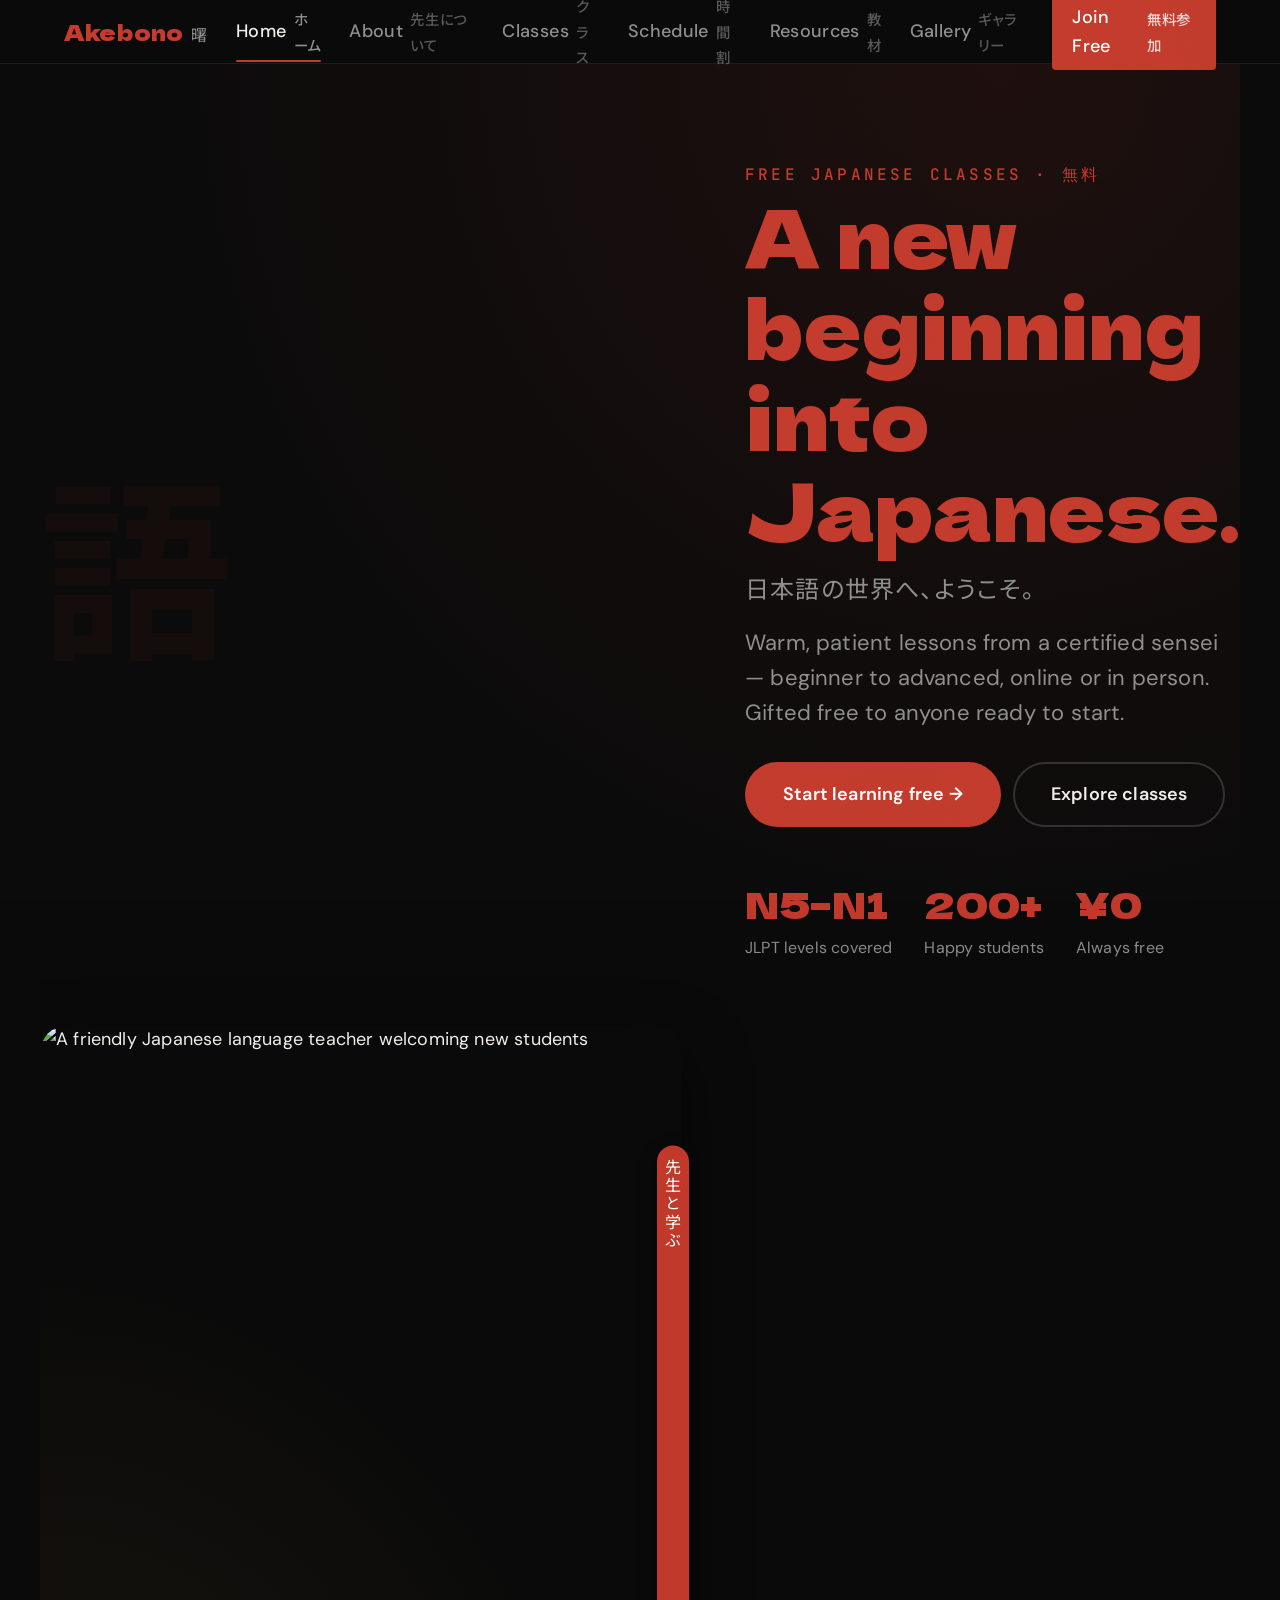
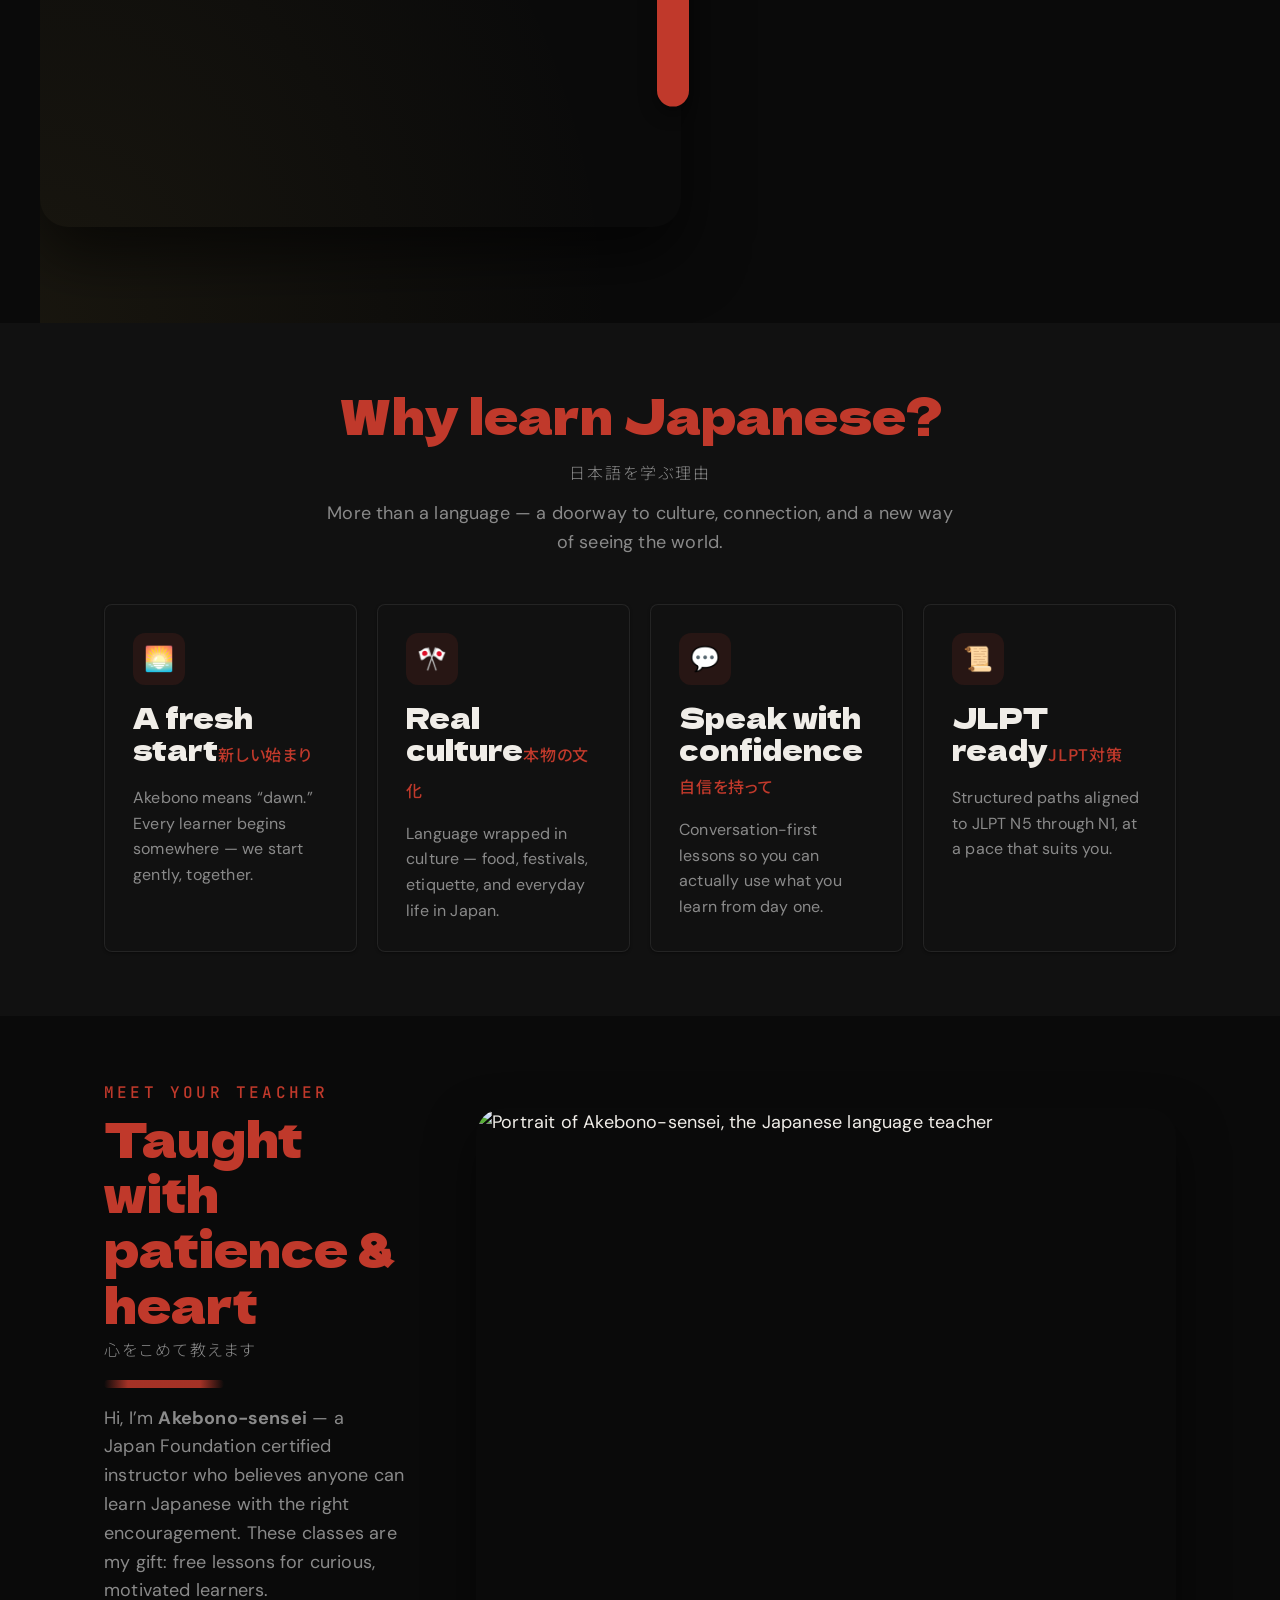
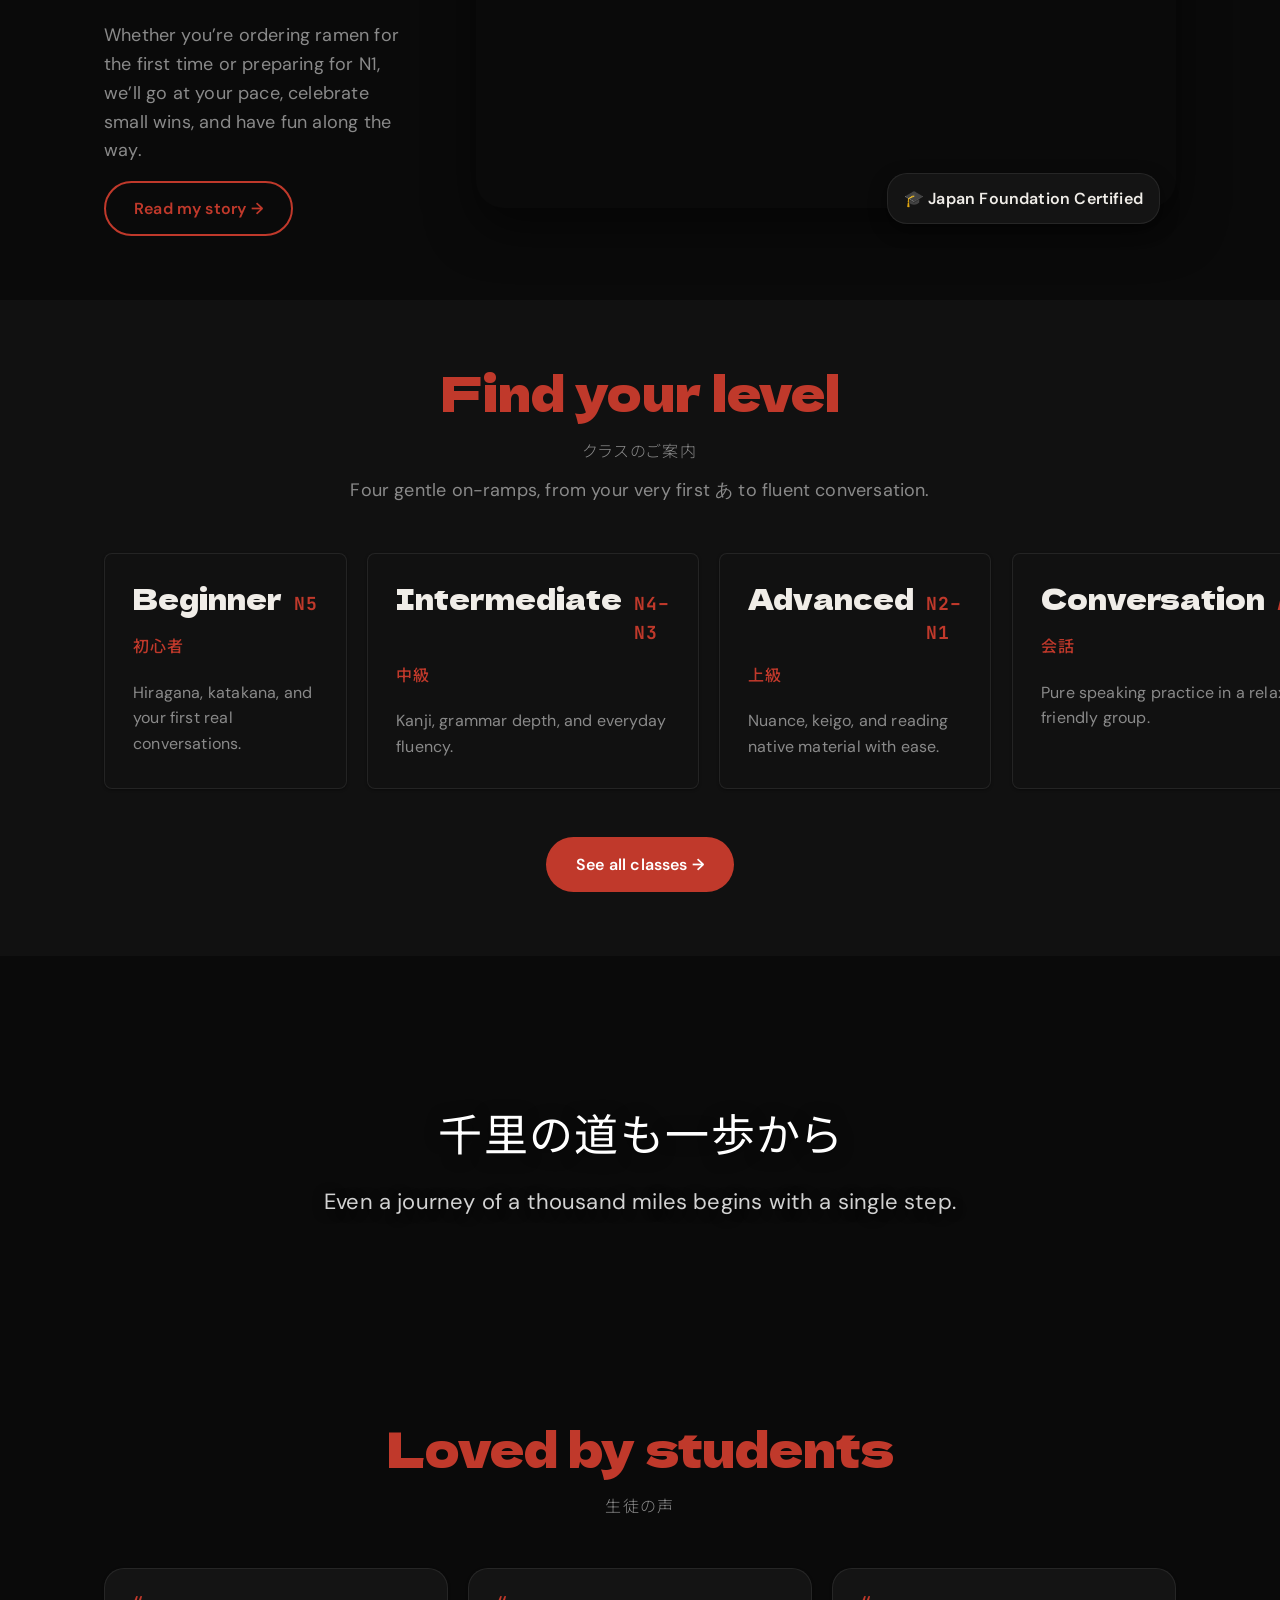
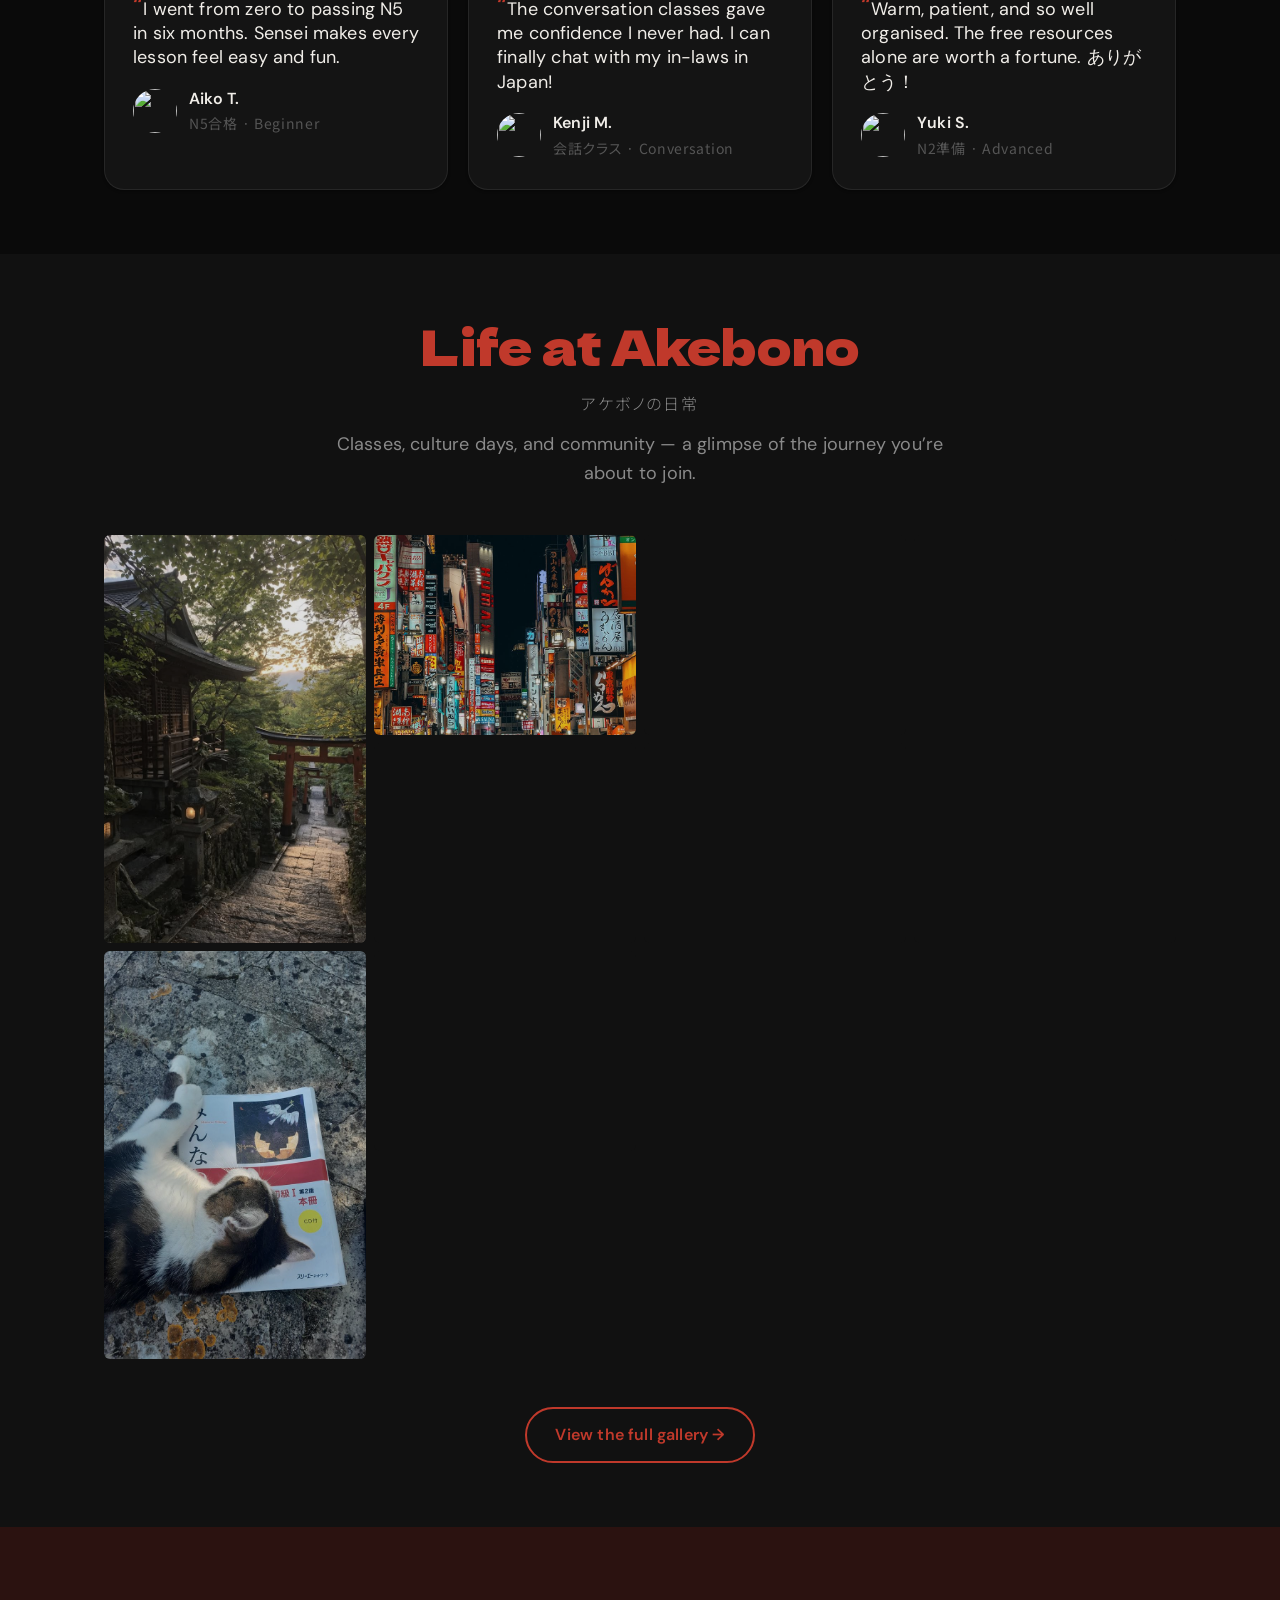
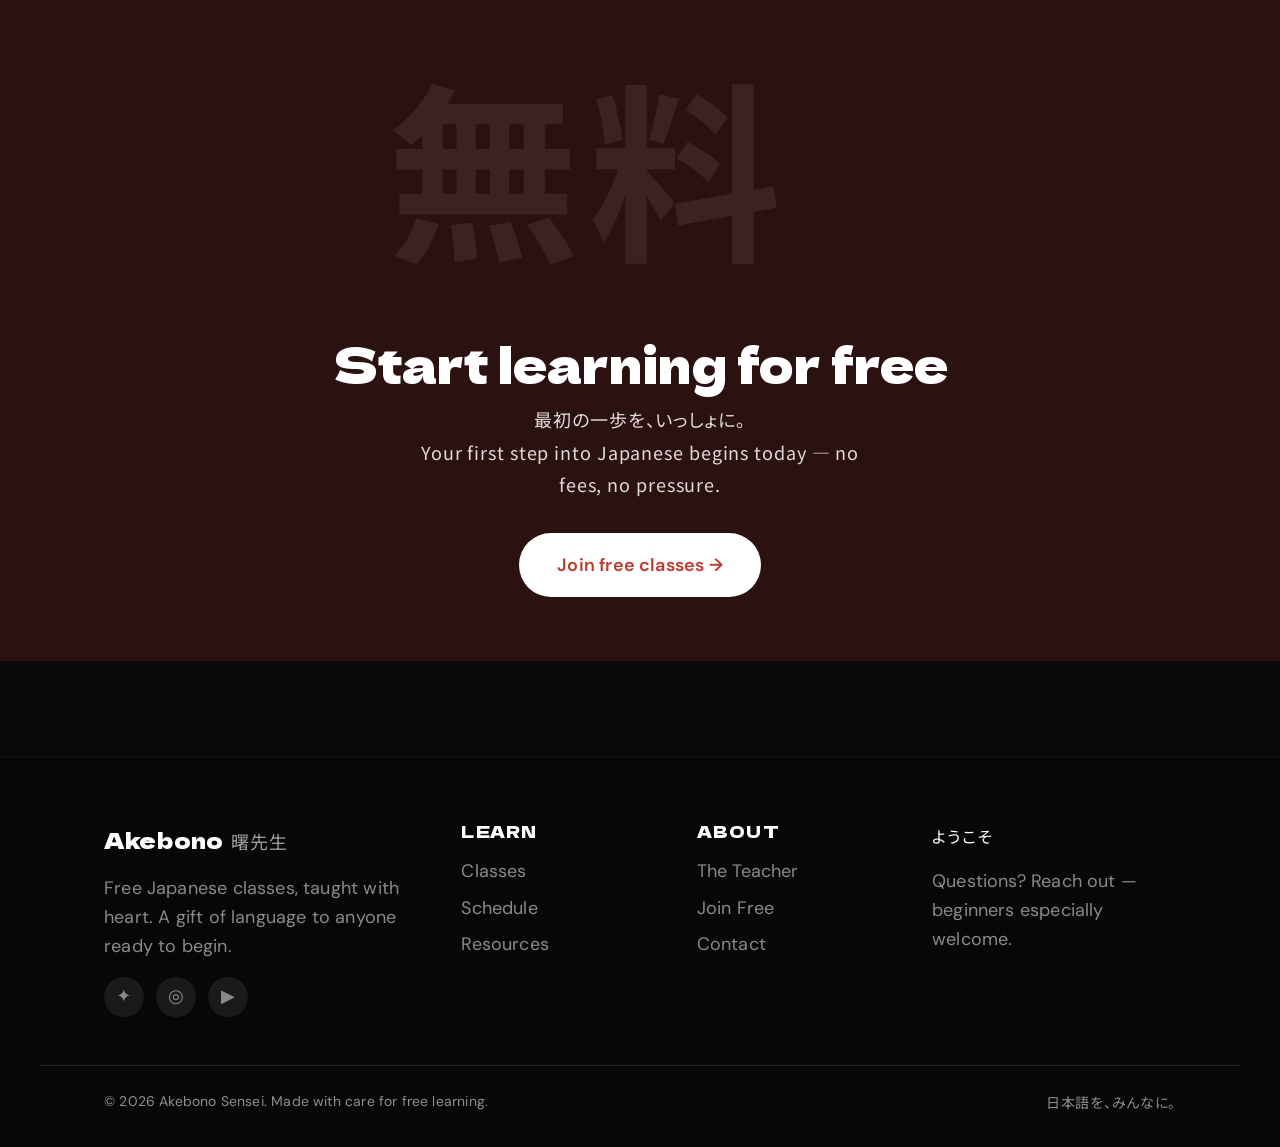
==== index.html @ 80da5d2b "first commit" ====
<!DOCTYPE html>
<html lang="en">
<head>
  <meta charset="UTF-8" />
  <meta name="viewport" content="width=device-width, initial-scale=1.0" />
  <title>Akebono Sensei — Free Japanese Classes | 無料の日本語クラス</title>
  <meta name="description" content="Learn Japanese for free with a warm, certified sensei. Beginner to advanced, JLPT N5–N1, online and in-person. やさしい日本語クラスへようこそ。" />

  <!-- Open Graph -->
  <meta property="og:type" content="website" />
  <meta property="og:title" content="Akebono Sensei — Free Japanese Classes" />
  <meta property="og:description" content="A new beginning into Japanese, gifted free. Welcome — ようこそ。" />
  <meta property="og:locale" content="en_US" />
  <meta property="og:locale:alternate" content="ja_JP" />

  <!-- Fonts: preconnect + load -->
  <link rel="preconnect" href="https://fonts.googleapis.com" />
  <link rel="preconnect" href="https://fonts.gstatic.com" crossorigin />
  <link href="https://fonts.googleapis.com/css2?family=Dela+Gothic+One&family=DM+Sans:ital,opsz,wght@0,9..40,300;0,9..40,400;0,9..40,500;0,9..40,600;1,9..40,300&family=Noto+Sans+JP:wght@300;400;500;700&family=JetBrains+Mono:wght@400;500&display=swap" rel="stylesheet" />

  <!-- Styles -->
  <link rel="stylesheet" href="css/reset.css" />
  <link rel="stylesheet" href="css/variables.css" />
  <link rel="stylesheet" href="css/typography.css" />
  <link rel="stylesheet" href="css/layout.css" />
  <link rel="stylesheet" href="css/components.css" />
  <link rel="stylesheet" href="css/pages/home.css" />
  <link rel="stylesheet" href="css/pages/gallery.css" />
</head>
<body>
  <div class="grain-overlay" aria-hidden="true"></div>
  <a class="skip-link" href="#main">Skip to content</a>

  <!-- ===================== NAV ===================== -->
  <header>
    <nav class="nav" aria-label="Main navigation">
      <div class="nav__brand">
        <a href="index.html" aria-label="Akebono Sensei home">
          <span class="nav__logo-en">Akebono</span>
          <span class="nav__logo-ja" lang="ja">曙</span>
        </a>
      </div>
      <button class="nav__hamburger" aria-label="Toggle menu" aria-expanded="false" aria-controls="nav-menu">
        <span class="nav__bar"></span>
        <span class="nav__bar"></span>
        <span class="nav__bar"></span>
      </button>
      <ul class="nav__menu" id="nav-menu" role="list">
        <li><a href="index.html" class="nav__link">Home <span lang="ja">ホーム</span></a></li>
        <li><a href="about.html" class="nav__link">About <span lang="ja">先生について</span></a></li>
        <li><a href="classes.html" class="nav__link">Classes <span lang="ja">クラス</span></a></li>
        <li><a href="schedule.html" class="nav__link">Schedule <span lang="ja">時間割</span></a></li>
        <li><a href="resources.html" class="nav__link">Resources <span lang="ja">教材</span></a></li>
        <li><a href="gallery.html" class="nav__link">Gallery <span lang="ja">ギャラリー</span></a></li>
        <li><a href="contact.html" class="nav__link nav__link--cta">Join Free <span lang="ja">無料参加</span></a></li>
      </ul>
    </nav>
  </header>

  <main id="main">
    <!-- ===================== HERO ===================== -->
    <section class="hero container" aria-labelledby="hero-title">
      <span class="kanji-float" aria-hidden="true" lang="ja">語</span>
      <div class="hero__content">
        <span class="eyebrow hero__eyebrow">Free Japanese Classes · 無料</span>
        <h1 class="hero__title" id="hero-title">
          A new beginning <span class="accent">into Japanese.</span>
        </h1>
        <p class="hero__subtitle-ja" lang="ja">日本語の世界へ、ようこそ。</p>
        <p class="hero__subtitle">
          Warm, patient lessons from a certified sensei — beginner to advanced,
          online or in person. Gifted free to anyone ready to start.
        </p>
        <div class="hero__cta-group">
          <a href="contact.html" class="btn btn--primary btn--lg">Start learning free →</a>
          <a href="classes.html" class="btn btn--ghost btn--lg">Explore classes</a>
        </div>
        <dl class="hero__stats">
          <div class="hero__stat"><strong>N5–N1</strong><span>JLPT levels covered</span></div>
          <div class="hero__stat"><strong>200+</strong><span>Happy students</span></div>
          <div class="hero__stat"><strong>¥0</strong><span>Always free</span></div>
        </dl>
      </div>
      <div class="hero__media">
        <img class="hero__image"
             src="https://picsum.photos/seed/sensei-hero/800/1000"
             alt="A friendly Japanese language teacher welcoming new students"
             width="800" height="1000" decoding="async" fetchpriority="high" />
        <span class="hero__vertical-strip vertical-ja" lang="ja" aria-hidden="true">先生と学ぶ</span>
      </div>
    </section>

    <!-- ===================== WHY LEARN ===================== -->
    <section class="section section--alt" aria-labelledby="why-title">
      <div class="container">
        <div class="section-header reveal">
          <div class="bilingual-heading bilingual-heading--center">
            <h2 class="heading-en" id="why-title">Why learn Japanese?</h2>
            <p class="heading-ja" lang="ja">日本語を学ぶ理由</p>
          </div>
          <p>More than a language — a doorway to culture, connection, and a new way of seeing the world.</p>
        </div>
        <div class="cards-grid cards-grid--four reveal-group">
          <article class="card reveal">
            <span class="card__icon" aria-hidden="true">🌅</span>
            <h3 class="card__title">A fresh start<span class="card__title-ja" lang="ja">新しい始まり</span></h3>
            <p class="card__body">Akebono means “dawn.” Every learner begins somewhere — we start gently, together.</p>
          </article>
          <article class="card reveal">
            <span class="card__icon" aria-hidden="true">🎌</span>
            <h3 class="card__title">Real culture<span class="card__title-ja" lang="ja">本物の文化</span></h3>
            <p class="card__body">Language wrapped in culture — food, festivals, etiquette, and everyday life in Japan.</p>
          </article>
          <article class="card reveal">
            <span class="card__icon" aria-hidden="true">💬</span>
            <h3 class="card__title">Speak with confidence<span class="card__title-ja" lang="ja">自信を持って</span></h3>
            <p class="card__body">Conversation-first lessons so you can actually use what you learn from day one.</p>
          </article>
          <article class="card reveal">
            <span class="card__icon" aria-hidden="true">📜</span>
            <h3 class="card__title">JLPT ready<span class="card__title-ja" lang="ja">JLPT対策</span></h3>
            <p class="card__body">Structured paths aligned to JLPT N5 through N1, at a pace that suits you.</p>
          </article>
        </div>
      </div>
    </section>

    <!-- ===================== ABOUT TEASER ===================== -->
    <section class="section" aria-labelledby="about-teaser-title">
      <div class="container split split--text-wide">
        <div class="reveal reveal--left flow">
          <div class="bilingual-heading">
            <span class="eyebrow">Meet your teacher</span>
            <h2 class="heading-en" id="about-teaser-title">Taught with patience &amp; heart</h2>
            <p class="heading-ja" lang="ja">心をこめて教えます</p>
          </div>
          <div class="brush-divider" aria-hidden="true"></div>
          <p class="text-secondary">
            Hi, I’m <strong>Akebono-sensei</strong> — a Japan&nbsp;Foundation certified instructor who
            believes anyone can learn Japanese with the right encouragement. These classes are my gift:
            free lessons for curious, motivated learners.
          </p>
          <p class="text-secondary">
            Whether you’re ordering ramen for the first time or preparing for N1, we’ll go at your pace,
            celebrate small wins, and have fun along the way.
          </p>
          <a href="about.html" class="btn btn--secondary mt-4">Read my story →</a>
        </div>
        <div class="about-teaser__media reveal reveal--right">
          <img class="about-teaser__image"
               src="https://picsum.photos/seed/sensei-portrait/700/700"
               alt="Portrait of Akebono-sensei, the Japanese language teacher"
               width="700" height="700" loading="lazy" decoding="async" />
          <span class="about-teaser__badge">🎓 Japan Foundation Certified</span>
        </div>
      </div>
    </section>

    <!-- ===================== FEATURED CLASS TYPES ===================== -->
    <section class="section section--alt" aria-labelledby="classes-title">
      <div class="container">
        <div class="section-header reveal">
          <div class="bilingual-heading bilingual-heading--center">
            <h2 class="heading-en" id="classes-title">Find your level</h2>
            <p class="heading-ja" lang="ja">クラスのご案内</p>
          </div>
          <p>Four gentle on-ramps, from your very first あ to fluent conversation.</p>
        </div>
        <div class="cards-grid cards-grid--four reveal-group">
          <article class="card class-preview reveal">
            <div class="class-preview__level"><h3>Beginner</h3><span class="class-preview__jlpt">N5</span></div>
            <p class="card__title-ja" lang="ja">初心者</p>
            <p class="card__body">Hiragana, katakana, and your first real conversations.</p>
          </article>
          <article class="card class-preview reveal">
            <div class="class-preview__level"><h3>Intermediate</h3><span class="class-preview__jlpt">N4–N3</span></div>
            <p class="card__title-ja" lang="ja">中級</p>
            <p class="card__body">Kanji, grammar depth, and everyday fluency.</p>
          </article>
          <article class="card class-preview reveal">
            <div class="class-preview__level"><h3>Advanced</h3><span class="class-preview__jlpt">N2–N1</span></div>
            <p class="card__title-ja" lang="ja">上級</p>
            <p class="card__body">Nuance, keigo, and reading native material with ease.</p>
          </article>
          <article class="card class-preview reveal">
            <div class="class-preview__level"><h3>Conversation</h3><span class="class-preview__jlpt">All</span></div>
            <p class="card__title-ja" lang="ja">会話</p>
            <p class="card__body">Pure speaking practice in a relaxed, friendly group.</p>
          </article>
        </div>
        <div class="text-center mt-6 reveal">
          <a href="classes.html" class="btn btn--primary">See all classes →</a>
        </div>
      </div>
    </section>

    <!-- ===================== BREATHER DIVIDER ===================== -->
    <section class="section bg-section bg-overlay--fade bg--torii bg-divider" aria-label="A moment of calm">
      <div class="container">
        <p class="bg-divider__ja" lang="ja">千里の道も一歩から</p>
        <p class="bg-divider__en">Even a journey of a thousand miles begins with a single step.</p>
      </div>
    </section>

    <!-- ===================== TESTIMONIALS ===================== -->
    <section class="section" aria-labelledby="testimonials-title">
      <div class="container">
        <div class="section-header reveal">
          <div class="bilingual-heading bilingual-heading--center">
            <h2 class="heading-en" id="testimonials-title">Loved by students</h2>
            <p class="heading-ja" lang="ja">生徒の声</p>
          </div>
        </div>
        <div class="cards-grid reveal-group">
          <figure class="testimonial-card reveal">
            <blockquote class="testimonial-card__quote">I went from zero to passing N5 in six months. Sensei makes every lesson feel easy and fun.</blockquote>
            <figcaption class="testimonial-card__author">
              <img class="testimonial-card__avatar" src="https://picsum.photos/seed/student-aiko/100/100" alt="" width="44" height="44" loading="lazy" />
              <div><div class="testimonial-card__name">Aiko T.</div><div class="testimonial-card__role" lang="ja">N5合格 · Beginner</div></div>
            </figcaption>
          </figure>
          <figure class="testimonial-card reveal">
            <blockquote class="testimonial-card__quote">The conversation classes gave me confidence I never had. I can finally chat with my in-laws in Japan!</blockquote>
            <figcaption class="testimonial-card__author">
              <img class="testimonial-card__avatar" src="https://picsum.photos/seed/student-kenji/100/100" alt="" width="44" height="44" loading="lazy" />
              <div><div class="testimonial-card__name">Kenji M.</div><div class="testimonial-card__role" lang="ja">会話クラス · Conversation</div></div>
            </figcaption>
          </figure>
          <figure class="testimonial-card reveal">
            <blockquote class="testimonial-card__quote">Warm, patient, and so well organised. The free resources alone are worth a fortune. ありがとう！</blockquote>
            <figcaption class="testimonial-card__author">
              <img class="testimonial-card__avatar" src="https://picsum.photos/seed/student-yuki/100/100" alt="" width="44" height="44" loading="lazy" />
              <div><div class="testimonial-card__name">Yuki S.</div><div class="testimonial-card__role" lang="ja">N2準備 · Advanced</div></div>
            </figcaption>
          </figure>
        </div>
      </div>
    </section>

    <!-- ===================== GALLERY TEASER ===================== -->
    <section class="section section--alt" aria-labelledby="gallery-teaser-title">
      <div class="container">
        <div class="section-header reveal">
          <div class="bilingual-heading bilingual-heading--center">
            <h2 class="heading-en" id="gallery-teaser-title">Life at Akebono</h2>
            <p class="heading-ja" lang="ja">アケボノの日常</p>
          </div>
          <p>Classes, culture days, and community — a glimpse of the journey you’re about to join.</p>
        </div>
        <div class="gallery-preview__grid reveal">
          <a class="gallery-preview__item" href="gallery.html" aria-label="View the gallery: shrine at golden hour">
            <img src="images/japan-pics/japan-04.jpg" alt="A wooden shrine and red torii gate with stone lanterns at golden hour" loading="lazy" decoding="async" />
          </a>
          <a class="gallery-preview__item" href="gallery.html" aria-label="View the gallery: Tokyo at night">
            <img src="images/japan-pics/japan-10.jpg" alt="A busy Tokyo street at night glowing with neon signs" loading="lazy" decoding="async" />
          </a>
          <a class="gallery-preview__item" href="gallery.html" aria-label="View the gallery: Mount Fuji at dusk">
            <img src="images/japan-pics/japan-06.jpg" alt="Mount Fuji at dusk above a convenience store, with the moon in the sky" loading="lazy" decoding="async" />
          </a>
          <a class="gallery-preview__item" href="gallery.html" aria-label="View the gallery: a Lawson beneath Mount Fuji">
            <img src="images/japan-pics/japan-08.jpg" alt="A Lawson convenience store with Mount Fuji rising behind it at dawn" loading="lazy" decoding="async" />
          </a>
          <a class="gallery-preview__item" href="gallery.html" aria-label="View the gallery: viewing Mount Fuji">
            <img src="images/japan-pics/japan-07.jpg" alt="A traveller with a backpack gazing at Mount Fuji beside a pagoda roof" loading="lazy" decoding="async" />
          </a>
          <a class="gallery-preview__item" href="gallery.html" aria-label="View the gallery: shrine cats">
            <img src="images/japan-pics/japan-09.jpg" alt="Three cats resting by a small red shrine and torii gate" loading="lazy" decoding="async" />
          </a>
          <a class="gallery-preview__item" href="gallery.html" aria-label="View the gallery: a study companion">
            <img src="images/japan-pics/japan-03.jpg" alt="A cat napping on a Minna no Nihongo Japanese textbook" loading="lazy" decoding="async" />
          </a>
          <a class="gallery-preview__item" href="gallery.html" aria-label="View the gallery: the quiet of night">
            <img src="images/japan-pics/japan-11.jpg" alt="A moody nighttime collage of Japanese streets and storefronts" loading="lazy" decoding="async" />
          </a>
        </div>
        <div class="text-center mt-6 reveal">
          <a href="gallery.html" class="btn btn--secondary">View the full gallery →</a>
        </div>
      </div>
    </section>

    <!-- ===================== CTA BAND ===================== -->
    <section class="section section--accent cta-band bg-section bg-overlay--heavy bg--koi" aria-labelledby="cta-title">
      <span class="kanji-float" aria-hidden="true" lang="ja">無料</span>
      <div class="container">
        <h2 class="cta-band__title" id="cta-title">Start learning for free</h2>
        <p class="cta-band__sub" lang="ja">最初の一歩を、いっしょに。<br />Your first step into Japanese begins today — no fees, no pressure.</p>
        <a href="contact.html" class="btn btn--on-accent btn--lg">Join free classes →</a>
      </div>
    </section>
  </main>

  <!-- ===================== FOOTER ===================== -->
  <footer class="footer">
    <div class="container footer__grid">
      <div>
        <div class="nav__brand"><a href="index.html"><span class="nav__logo-en" style="color:#fff">Akebono</span> <span class="footer__brand-ja" lang="ja">曙先生</span></a></div>
        <p style="margin-top:1rem;max-width:32ch;">Free Japanese classes, taught with heart. A gift of language to anyone ready to begin.</p>
        <div class="footer__social">
          <a href="#" aria-label="Discord">✦</a>
          <a href="#" aria-label="Instagram">◎</a>
          <a href="#" aria-label="YouTube">▶</a>
        </div>
      </div>
      <div>
        <h2 class="footer__title">Learn</h2>
        <ul class="footer__list" role="list">
          <li><a href="classes.html">Classes</a></li>
          <li><a href="schedule.html">Schedule</a></li>
          <li><a href="resources.html">Resources</a></li>
        </ul>
      </div>
      <div>
        <h2 class="footer__title">About</h2>
        <ul class="footer__list" role="list">
          <li><a href="about.html">The Teacher</a></li>
          <li><a href="contact.html">Join Free</a></li>
          <li><a href="contact.html">Contact</a></li>
        </ul>
      </div>
      <div>
        <h2 class="footer__title" lang="ja">ようこそ</h2>
        <p style="max-width:30ch;">Questions? <a href="contact.html">Reach out</a> — beginners especially welcome.</p>
      </div>
    </div>
    <div class="container footer__bottom">
      <span>© <span data-year>2026</span> Akebono Sensei. Made with care for free learning.</span>
      <span lang="ja">日本語を、みんなに。</span>
    </div>
  </footer>

  <script src="js/main.js" defer></script>
</body>
</html>
---- css/variables.css ----
/* ============================================================
   variables.css — Design tokens (single source of truth)
   Accent direction: Torii red (朱 shu) #C0392B on a dark editorial base
   Every color, font, space, radius, shadow, duration lives here.
   Never hardcode these values in component CSS.
   ============================================================ */

/* --- Global motion gate: respect prefers-reduced-motion --- */
@media (prefers-reduced-motion: reduce) {
  *, *::before, *::after {
    animation-duration: 0.01ms !important;
    animation-iteration-count: 1 !important;
    transition-duration: 0.01ms !important;
    scroll-behavior: auto !important;
  }
}

:root {
  /* ---------- Color palette (dark editorial · torii red) ---------- */
  --color-bg:             #0A0A0A;  /* near-black main background */
  --color-bg-elevated:    #111111;  /* cards, nav */
  --color-bg-hover:       #1A1A1A;  /* card hover state */
  --color-bg-alt:         #111111;  /* section band (alias of elevated) */
  --color-surface:        #141414;  /* form fields, panels, code */
  --color-accent:         #C0392B;  /* deep Japanese red (torii gate) */
  --color-accent-rgb:     192, 57, 43;
  --color-accent-hover:   #A93226;  /* darker on hover */
  --color-accent-dark:    #A93226;  /* alias of hover (legacy refs) */
  --color-accent-soft:    rgba(192, 57, 43, 0.12); /* tint backgrounds */
  --color-gold:           #C8A84B;  /* warm highlight (brighter for dark) */
  --color-gold-rgb:       200, 168, 75;
  --color-sakura:         #D98AA0;  /* soft decorative accent */
  --color-text:           #F0EDE8;  /* warm white — body text */
  --color-text-secondary: #8A8A8A;  /* muted — captions, labels, meta */
  --color-text-muted:     #555555;  /* placeholders, disabled */
  --color-border:         rgba(255, 255, 255, 0.08);
  --color-border-strong:  rgba(255, 255, 255, 0.15);
  --color-white:          #FFFFFF;
  --color-black:          #000000;
  --color-success:        #4ADE80;  /* brighter green for dark bg */
  --color-error:          #F87171;  /* brighter red for dark bg */

  /* ---------- Typography families ---------- */
  --font-display:  'Dela Gothic One', 'Shippori Mincho', sans-serif;
  --font-body:     'DM Sans', system-ui, -apple-system, 'Segoe UI', sans-serif;
  --font-japanese: 'Noto Sans JP', sans-serif;
  --font-ja:       var(--font-japanese);  /* alias used across CSS */
  --font-mono:     'JetBrains Mono', ui-monospace, monospace;

  /* ---------- Fluid type scale (clamp = no abrupt jumps) ---------- */
  --text-xs:   clamp(0.75rem,  1.5vw, 0.875rem);
  --text-sm:   clamp(0.875rem, 2vw,   1rem);
  --text-base: clamp(1rem,     2.5vw, 1.125rem);
  --text-lg:   clamp(1.125rem, 3vw,   1.375rem);
  --text-xl:   clamp(1.25rem,  3.5vw, 1.75rem);
  --text-2xl:  clamp(1.5rem,   4vw,   2.25rem);
  --text-3xl:  clamp(2rem,     5vw,   3rem);
  --text-4xl:  clamp(2.5rem,   6vw,   4rem);
  --text-hero: clamp(2.75rem,  7vw,   5rem);

  /* ---------- Line-height & tracking ---------- */
  --leading-tight:  1.15;
  --leading-snug:   1.35;
  --leading-normal: 1.6;
  --leading-ja:     1.8;   /* Japanese needs more line height */
  --tracking-ja:    0.05em;

  /* ---------- Spacing scale (4px base unit) ---------- */
  --space-1:  0.25rem;  /*  4px */
  --space-2:  0.5rem;   /*  8px */
  --space-3:  0.75rem;  /* 12px */
  --space-4:  1rem;     /* 16px */
  --space-5:  1.5rem;   /* 24px */
  --space-6:  2rem;     /* 32px */
  --space-7:  3rem;     /* 48px */
  --space-8:  4rem;     /* 64px */
  --space-9:  6rem;     /* 96px */
  --spacing-container: clamp(1rem, 5vw, 5rem); /* auto-adjusting gutters */

  /* ---------- Breakpoints (reference values) ---------- */
  --bp-sm:  480px;
  --bp-md:  768px;
  --bp-lg:  1024px;
  --bp-xl:  1200px;
  --bp-2xl: 1440px;

  /* ---------- Radius ---------- */
  --radius-sm:   6px;
  --radius-md:   12px;
  --radius-lg:   20px;
  --radius-xl:   28px;
  --radius-pill: 999px;

  /* ---------- Shadows ---------- */
  --shadow-sm:  0 1px 3px rgba(0, 0, 0, 0.40);
  --shadow-md:  0 6px 18px rgba(0, 0, 0, 0.45);
  --shadow-lg:  0 20px 48px rgba(0, 0, 0, 0.50);
  --shadow-xl:  0 28px 64px rgba(0, 0, 0, 0.60);
  --shadow-accent: 0 8px 32px rgba(var(--color-accent-rgb), 0.35);

  /* ---------- Transition durations ---------- */
  --duration-instant: 80ms;
  --duration-fast:    150ms;
  --duration-normal:  250ms;
  --duration-slow:    400ms;
  --duration-slower:  600ms;
  --duration-page:    800ms;

  /* ---------- Easing curves ---------- */
  --ease-out:    cubic-bezier(0.0, 0, 0.2, 1);
  --ease-in:     cubic-bezier(0.4, 0, 1, 1);
  --ease-in-out: cubic-bezier(0.4, 0, 0.2, 1);
  --ease-spring: cubic-bezier(0.34, 1.56, 0.64, 1);
  --ease-smooth: cubic-bezier(0.25, 0.46, 0.45, 0.94);

  /* ---------- Layout ---------- */
  --max-width: 1200px;
  --nav-height: 64px;
  --z-nav: 100;
  --z-overlay: 200;
}
---- css/typography.css ----
/* ============================================================
   typography.css — Font setup + type scale
   Google Fonts are <link>-loaded in each HTML <head> with
   preconnect. This file maps families to elements.
   ============================================================ */

body {
  font-family: var(--font-body);
  font-size: var(--text-base);
  color: var(--color-text);
  letter-spacing: 0.01em;
}

h1, h2, h3, h4 {
  font-family: var(--font-display);
  font-weight: 400; /* Dela Gothic One ships a single 400 weight (already heavy) */
  line-height: var(--leading-tight);
  color: var(--color-text);
  letter-spacing: 0;
}

h1 { font-size: var(--text-4xl); }
h2 { font-size: var(--text-3xl); }
h3 { font-size: var(--text-xl); }
h4 { font-size: var(--text-lg); }

/* Important display titles — editorial torii red */
h1,
.hero__title,
.page-hero__title,
.bilingual-heading .heading-en {
  color: var(--color-accent);
  letter-spacing: 0;
}

/* …but keep headings white on red / dark-accent surfaces (placed last to win) */
.section--accent .heading-en,
.section--accent .heading-ja,
.contact-info .heading-en,
.contact-info .heading-ja,
.cta-band__title {
  color: var(--color-white);
}

p { line-height: var(--leading-normal); }

small { font-size: var(--text-sm); }

strong { font-weight: 700; }

/* ---------- Japanese text rules ---------- */
.ja-text,
[lang="ja"] {
  font-family: var(--font-ja);
  line-height: var(--leading-ja);
  letter-spacing: var(--tracking-ja);
  font-feature-settings: "palt"; /* proportional alternate metrics */
}

/* Vertical Japanese (decorative strips) */
.vertical-ja {
  writing-mode: vertical-rl;
  text-orientation: mixed;
  font-family: var(--font-ja);
  letter-spacing: 0.15em;
  line-height: 1;
}

/* Furigana / ruby */
ruby { ruby-position: over; }
rt {
  font-family: var(--font-ja);
  font-size: 0.55em;
  color: var(--color-text-muted);
  letter-spacing: 0.02em;
  font-weight: 400;
}

/* Utility text helpers */
.text-secondary { color: var(--color-text-secondary); }
.text-muted     { color: var(--color-text-muted); }
.text-accent    { color: var(--color-accent); }
.text-center    { text-align: center; }
.eyebrow {
  display: inline-block;
  font-family: var(--font-mono);
  font-size: var(--text-sm);
  font-weight: 500;
  letter-spacing: 0.2em;
  text-transform: uppercase;
  color: var(--color-accent);
}

/* JLPT tags, level labels, vocab meta — monospaced, technical */
.tag,
.tier__jlpt,
.class-preview__jlpt,
.vocab-item__romaji,
.kana-cell__romaji {
  font-family: var(--font-mono);
  letter-spacing: 0.06em;
}
.tag {
  font-size: 0.7rem;
  text-transform: uppercase;
}
---- css/layout.css ----
/* ============================================================
   layout.css — Containers, grid, sections, spacing
   ============================================================ */

body {
  background: var(--color-bg);
  overflow-x: hidden; /* guard against accidental horizontal scroll */
}

/* Grain texture — real grain image, picked at random by main.js.
   Sits above all content (incl. parallax photo sections); never blocks clicks. */
.grain-overlay {
  position: fixed;
  inset: 0;
  z-index: 9999;
  pointer-events: none;
  opacity: 0.05;            /* subtle — "expensive print", not static */
  mix-blend-mode: overlay;  /* sits naturally on dark + light areas */
  background-repeat: repeat;
  background-size: 300px 300px;
  /* background-image is set in js/main.js (random of 3 grain textures) */
}

@media (prefers-reduced-motion: reduce) {
  .grain-overlay { display: none; }
}

.container {
  width: 100%;
  max-width: var(--max-width);
  margin: 0 auto;
  padding: 0 var(--spacing-container);
}

/* Vertical rhythm for page sections */
.section {
  padding: var(--space-8) 0;
}
.section--tight { padding: var(--space-7) 0; }
.section--alt   { background: var(--color-bg-alt); }
.section--accent {
  background: var(--color-accent);
  color: #fff;
}
.section--accent h1,
.section--accent h2,
.section--accent h3 { color: #fff; }

/* Section header block */
.section-header {
  max-width: 640px;
  margin: 0 auto var(--space-7);
  text-align: center;
}
.section-header p { color: var(--color-text-secondary); margin-top: var(--space-3); }

/* Bilingual heading pattern */
.bilingual-heading { display: flex; flex-direction: column; gap: var(--space-1); }
.bilingual-heading--center { align-items: center; text-align: center; }
.bilingual-heading .heading-en { margin: 0; }
.bilingual-heading .heading-ja {
  font-family: var(--font-ja);
  font-size: var(--text-sm);
  font-weight: 300;
  letter-spacing: 0.12em;
  color: var(--color-text-secondary);
  line-height: var(--leading-ja);
}

/* ---------- Grids ---------- */
.cards-grid {
  display: grid;
  grid-template-columns: 1fr;
  gap: 1.25rem;
}
@media (min-width: 480px) {
  .cards-grid { grid-template-columns: repeat(2, 1fr); }
}
@media (min-width: 1024px) {
  .cards-grid { grid-template-columns: repeat(3, 1fr); }
  .cards-grid--four { grid-template-columns: repeat(4, 1fr); }
  .cards-grid--two  { grid-template-columns: repeat(2, 1fr); }
}

/* Two-column content layout */
.split {
  display: grid;
  grid-template-columns: 1fr;
  gap: var(--space-7);
  align-items: center;
}
@media (min-width: 768px) {
  .split { grid-template-columns: 1fr 1fr; gap: var(--space-8); }
  .split--text-wide { grid-template-columns: 1.2fr 0.8fr; }
}

/* Skip link */
.skip-link {
  position: absolute;
  left: var(--space-4);
  top: -120%;
  z-index: var(--z-overlay);
  background: var(--color-accent);
  color: #fff;
  padding: var(--space-3) var(--space-5);
  border-radius: var(--radius-md);
  transition: top var(--duration-fast) var(--ease-out);
}
.skip-link:focus { top: var(--space-4); }

/* Utility spacing */
.mt-0 { margin-top: 0; }
.mt-4 { margin-top: var(--space-5); }
.mt-6 { margin-top: var(--space-7); }
.flow > * + * { margin-top: var(--space-4); }
---- css/components.css ----
/* ============================================================
   components.css — Reusable components
   Nav · Buttons · Cards · Footer · Forms · Reveal · Misc
   All transition values use tokens from variables.css.
   ============================================================ */

/* =========================================================
   NAVIGATION
   ========================================================= */
.nav {
  display: flex;
  align-items: center;
  justify-content: space-between;
  gap: var(--space-4);
  padding: 0 var(--spacing-container);
  height: var(--nav-height);
  position: sticky;
  top: 0;
  z-index: var(--z-nav);
  background: rgba(10, 10, 10, 0.85);
  backdrop-filter: blur(16px);
  -webkit-backdrop-filter: blur(16px);
  border-bottom: 1px solid var(--color-border);
  transition: box-shadow var(--duration-normal) var(--ease-out),
              background-color var(--duration-normal) var(--ease-out);
}
.nav.is-scrolled {
  background: rgba(10, 10, 10, 0.96);
  box-shadow: 0 1px 0 var(--color-border);
}

.nav__brand a {
  display: inline-flex;
  align-items: baseline;
  gap: var(--space-2);
}
.nav__logo-en {
  font-family: var(--font-display);
  font-weight: 400; /* Dela Gothic One is single-weight 400 — 700 would faux-bold */
  font-size: var(--text-lg);
  color: var(--color-accent);
}
.nav__logo-ja {
  font-family: var(--font-ja);
  font-size: var(--text-sm);
  color: var(--color-text-secondary);
}

.nav__hamburger {
  display: flex;
  flex-direction: column;
  gap: 5px;
  padding: 0.5rem;
  min-height: 44px;
  min-width: 44px;
  align-items: center;
  justify-content: center;
}
.nav__bar {
  display: block;
  width: 24px;
  height: 2px;
  background: var(--color-text);
  border-radius: 2px;
  transition: transform var(--duration-normal) var(--ease-out),
              opacity var(--duration-fast) var(--ease-out);
}
.nav__hamburger[aria-expanded="true"] .nav__bar:nth-child(1) { transform: translateY(7px) rotate(45deg); }
.nav__hamburger[aria-expanded="true"] .nav__bar:nth-child(2) { opacity: 0; transform: scaleX(0); }
.nav__hamburger[aria-expanded="true"] .nav__bar:nth-child(3) { transform: translateY(-7px) rotate(-45deg); }

.nav__menu {
  display: flex;
  flex-direction: column;
  position: fixed;
  top: var(--nav-height);
  left: 0;
  right: 0;
  background: var(--color-bg);
  padding: 1.5rem var(--spacing-container) 2rem;
  gap: 0.25rem;
  transform: translateY(-110%);
  opacity: 0;
  pointer-events: none;
  transition: transform var(--duration-slow) var(--ease-in-out),
              opacity var(--duration-normal) var(--ease-out);
  box-shadow: var(--shadow-lg); /* was rgba(33,36,46,…) — leftover indigo tint */
  list-style: none;
}
.nav__menu.is-open {
  transform: translateY(0);
  opacity: 1;
  pointer-events: auto;
}

.nav__link {
  position: relative;
  display: inline-flex;
  align-items: center;
  gap: 0.4em;
  padding: 0.65rem 0.75rem;
  min-height: 44px;
  color: var(--color-text-secondary);
  font-weight: 500;
  letter-spacing: 0.02em;
  transition: color var(--duration-fast) var(--ease-out);
}
.nav__link [lang="ja"] { font-size: 0.8em; color: var(--color-text-muted); }
.nav__link::after {
  content: '';
  position: absolute;
  bottom: 6px;
  left: 0.75rem;
  right: 0.75rem;
  height: 2px;
  background: var(--color-accent);
  border-radius: 1px;
  transform: scaleX(0);
  transform-origin: left center;
  transition: transform var(--duration-normal) var(--ease-out);
}
.nav__link:hover,
.nav__link[aria-current="page"] { color: var(--color-text); }
.nav__link:hover [lang="ja"],
.nav__link[aria-current="page"] [lang="ja"] { color: var(--color-text-secondary); }
.nav__link:hover::after,
.nav__link[aria-current="page"]::after { transform: scaleX(1); }

.nav__link--cta {
  background: var(--color-accent);
  color: var(--color-white);
  border-radius: 4px;
  padding: 0.6rem 1.25rem;
  margin-top: var(--space-2);
}
.nav__link--cta [lang="ja"] { color: rgba(255,255,255,0.8); }
.nav__link--cta:hover { background: var(--color-accent-dark); color: #fff; }
.nav__link--cta::after { display: none; }

@media (min-width: 768px) {
  .nav__hamburger { display: none; }
  .nav__menu {
    position: static;
    flex-direction: row;
    align-items: center;
    transform: none;
    opacity: 1;
    pointer-events: auto;
    box-shadow: none;
    padding: 0;
    gap: 0.25rem;
    background: transparent;
  }
  .nav__link--cta { margin-top: 0; margin-left: var(--space-3); }
}

/* =========================================================
   BUTTONS
   ========================================================= */
.btn {
  display: inline-flex;
  align-items: center;
  justify-content: center;
  gap: 0.5rem;
  padding: 0.8rem 1.75rem;
  min-height: 44px;
  border-radius: var(--radius-pill);
  font-weight: 600;
  font-size: var(--text-sm);
  border: 2px solid transparent;
  position: relative;
  overflow: hidden;
  cursor: pointer;
  transition:
    background-color var(--duration-fast) var(--ease-out),
    color            var(--duration-fast) var(--ease-out),
    border-color     var(--duration-fast) var(--ease-out),
    transform        var(--duration-fast) var(--ease-spring),
    box-shadow       var(--duration-normal) var(--ease-out);
}
.btn::after {
  content: '';
  position: absolute;
  inset: 0;
  background: #fff;
  opacity: 0;
  border-radius: inherit;
  transition: opacity var(--duration-fast) var(--ease-out);
}
.btn:active::after { opacity: 0.18; }
.btn:hover { transform: translateY(-2px); box-shadow: var(--shadow-md); }
.btn:active { transform: translateY(0) scale(0.98); transition-duration: var(--duration-instant); }

.btn--primary { background: var(--color-accent); color: #fff; }
.btn--primary:hover { background: var(--color-accent-dark); box-shadow: var(--shadow-accent); }

.btn--secondary {
  background: transparent;
  color: var(--color-accent);
  border-color: var(--color-accent);
}
.btn--secondary:hover { background: var(--color-accent-soft); }

.btn--ghost { background: transparent; color: var(--color-text); border-color: var(--color-border-strong); }
.btn--ghost:hover { border-color: var(--color-accent); color: var(--color-accent); background: var(--color-accent-soft); }

.btn--lg { padding: 1rem 2.25rem; font-size: var(--text-base); }
.btn--block { width: 100%; }
.btn--on-accent { background: var(--color-white); color: var(--color-accent); }
.btn--on-accent:hover { background: rgba(255, 255, 255, 0.86); }

/* =========================================================
   CARDS
   ========================================================= */
.card {
  position: relative;
  display: flex;
  flex-direction: column;
  border-radius: 8px;
  background: var(--color-bg-elevated);
  padding: 1.75rem;
  border: 1px solid var(--color-border);
  box-shadow: var(--shadow-sm);
  transition:
    transform    var(--duration-normal) var(--ease-spring),
    background   var(--duration-normal) var(--ease-out),
    box-shadow   var(--duration-normal) var(--ease-out),
    border-color var(--duration-normal) var(--ease-out);
  will-change: transform;
}
/* Red accent line that sweeps across the top on hover */
.card::before {
  content: '';
  position: absolute;
  top: 0;
  left: 0;
  right: 0;
  height: 2px;
  background: var(--color-accent);
  border-radius: 8px 8px 0 0;
  transform: scaleX(0);
  transform-origin: left center;
  transition: transform var(--duration-normal) var(--ease-out);
}
.card:hover {
  transform: translateY(-6px);
  background: var(--color-bg-hover);
  border-color: var(--color-border-strong);
  box-shadow: 0 0 0 1px var(--color-accent-soft), var(--shadow-lg);
}
.card:hover::before { transform: scaleX(1); }
.card__icon {
  width: 52px;
  height: 52px;
  display: grid;
  place-items: center;
  border-radius: var(--radius-md);
  background: var(--color-accent-soft);
  color: var(--color-accent);
  font-size: 1.5rem;
  margin-bottom: var(--space-4);
}
.card__title { margin-bottom: var(--space-2); }
.card__title-ja {
  font-family: var(--font-ja);
  font-size: var(--text-sm);
  color: var(--color-accent);
  font-weight: 500;
}
.card__body { color: var(--color-text-secondary); font-size: var(--text-sm); margin-top: var(--space-2); }
.card__image-wrap { overflow: hidden; border-radius: var(--radius-md); margin-bottom: var(--space-4); }
.card__image { width: 100%; transition: transform var(--duration-slow) var(--ease-smooth); }
.card:hover .card__image { transform: scale(1.05); }

/* Badge */
.badge {
  display: inline-flex;
  align-items: center;
  gap: 0.4em;
  font-size: var(--text-xs);
  font-weight: 700;
  letter-spacing: 0.05em;
  padding: 0.3rem 0.7rem;
  border-radius: var(--radius-pill);
  background: var(--color-accent-soft);
  color: var(--color-accent);
  align-self: flex-start;
}
.badge--gold { background: rgba(var(--color-gold-rgb), 0.14); color: var(--color-gold); }
.badge--free { background: var(--color-accent); color: #fff; }

/* =========================================================
   TESTIMONIAL
   ========================================================= */
.testimonial-card {
  background: var(--color-surface);
  border: 1px solid var(--color-border);
  border-radius: var(--radius-lg);
  padding: 1.75rem;
  box-shadow: var(--shadow-sm);
  transition: opacity var(--duration-slow) var(--ease-out),
              transform var(--duration-slow) var(--ease-out);
}
.testimonial-card__quote {
  font-size: var(--text-base);
  line-height: var(--leading-snug);
  margin-bottom: var(--space-4);
}
.testimonial-card__quote::before { content: '“'; color: var(--color-accent); font-size: 1.5em; line-height: 0; }
.testimonial-card__author { display: flex; align-items: center; gap: var(--space-3); }
.testimonial-card__avatar { width: 44px; height: 44px; border-radius: var(--radius-pill); object-fit: cover; }
.testimonial-card__name { font-weight: 600; font-size: var(--text-sm); }
.testimonial-card__role { font-size: var(--text-xs); color: var(--color-text-muted); }

/* =========================================================
   FOOTER
   ========================================================= */
.footer {
  position: relative;
  background-color: var(--color-black);
  background-image: url('../images/gallery/gallery-03.jpg'); /* paper lanterns */
  background-position: center;
  background-size: cover;
  background-repeat: no-repeat;
  background-attachment: fixed;
  color: var(--color-text-secondary);
  border-top: 1px solid var(--color-border);
  padding: var(--space-8) 0 var(--space-6);
  margin-top: var(--space-9);
}
.footer::before { /* very dark scrim — keeps small footer text readable */
  content: '';
  position: absolute;
  inset: 0;
  background: rgba(8, 8, 8, 0.90);
  z-index: 0;
}
.footer > * { position: relative; z-index: 1; }
@media (hover: none) and (pointer: coarse) {
  .footer { background-attachment: scroll; }
}
.footer a { color: var(--color-text-secondary); transition: color var(--duration-fast) var(--ease-out); }
.footer a:hover { color: var(--color-accent); }
.footer__grid {
  display: grid;
  grid-template-columns: 1fr;
  gap: var(--space-6);
}
@media (min-width: 600px)  { .footer__grid { grid-template-columns: 1.4fr 1fr 1fr; } }
@media (min-width: 1024px) { .footer__grid { grid-template-columns: 1.6fr 1fr 1fr 1.2fr; } }
.footer__brand-ja { font-family: var(--font-ja); color: rgba(255,255,255,0.6); }
.footer__title { color: #fff; font-size: var(--text-sm); letter-spacing: 0.08em; text-transform: uppercase; margin-bottom: var(--space-4); }
.footer__list { display: flex; flex-direction: column; gap: var(--space-2); list-style: none; }
.footer__social { display: flex; gap: var(--space-3); margin-top: var(--space-4); }
.footer__social a {
  width: 40px; height: 40px;
  display: grid; place-items: center;
  border-radius: var(--radius-pill);
  background: rgba(255,255,255,0.08);
  transition: background var(--duration-fast) var(--ease-out), transform var(--duration-fast) var(--ease-spring);
}
.footer__social a:hover { background: var(--color-accent); transform: translateY(-2px); }
.footer__bottom {
  margin-top: var(--space-7);
  padding-top: var(--space-5);
  border-top: 1px solid rgba(255,255,255,0.12);
  display: flex;
  flex-wrap: wrap;
  gap: var(--space-3);
  justify-content: space-between;
  font-size: var(--text-xs);
  color: rgba(255,255,255,0.55);
}

/* =========================================================
   FORMS
   ========================================================= */
.form { display: flex; flex-direction: column; gap: var(--space-2); }
.form__group { position: relative; margin-bottom: var(--space-5); }
.form__label {
  display: block;
  font-size: var(--text-sm);
  font-weight: 600;
  margin-bottom: 0.375rem;
  color: var(--color-text-secondary);
  transition: color var(--duration-fast) var(--ease-out);
}
.form__required { color: var(--color-error); }
.form__input, .form__select, .form__textarea {
  width: 100%;
  padding: 0.8rem 1rem;
  min-height: 44px;
  border: 1.5px solid var(--color-border-strong);
  border-radius: var(--radius-md);
  background: var(--color-surface);
  color: var(--color-text);
  font-size: var(--text-base);
  outline: none;
  transition:
    border-color var(--duration-fast) var(--ease-out),
    box-shadow   var(--duration-fast) var(--ease-out),
    background   var(--duration-fast) var(--ease-out);
}
.form__textarea { min-height: 120px; resize: vertical; line-height: var(--leading-normal); }
.form__input::placeholder, .form__textarea::placeholder { color: var(--color-text-muted); }
.form__input:focus, .form__textarea:focus, .form__select:focus {
  border-color: var(--color-accent);
  box-shadow: 0 0 0 3px rgba(var(--color-accent-rgb), 0.15);
  background: #181818;
}
.form__group:focus-within .form__label { color: var(--color-accent); }
.form__input[aria-invalid="true"],
.form__textarea[aria-invalid="true"],
.form__select[aria-invalid="true"] { border-color: var(--color-error); }
.form__error { display: block; min-height: 1.1em; margin-top: 0.3rem; font-size: var(--text-xs); color: var(--color-error); }
.form__hint { font-size: var(--text-xs); color: var(--color-text-muted); margin-top: 0.3rem; }

/* Checkbox / radio groups */
.form__options { display: grid; grid-template-columns: 1fr; gap: var(--space-2); }
@media (min-width: 480px) { .form__options { grid-template-columns: 1fr 1fr; } }
.form__option {
  display: flex;
  align-items: center;
  gap: var(--space-3);
  padding: 0.6rem 0.9rem;
  min-height: 44px;
  border: 1.5px solid var(--color-border-strong);
  border-radius: var(--radius-md);
  cursor: pointer;
  transition: border-color var(--duration-fast) var(--ease-out), background var(--duration-fast) var(--ease-out);
}
.form__option:hover { border-color: var(--color-accent); }
.form__option input { width: 18px; height: 18px; min-width: 18px; accent-color: var(--color-accent); }
.form__option:has(input:checked) { border-color: var(--color-accent); background: var(--color-accent-soft); }

/* Success message */
.form__success {
  display: none;
  align-items: center;
  gap: var(--space-3);
  padding: var(--space-5);
  border-radius: var(--radius-md);
  background: rgba(46, 125, 84, 0.10);
  border: 1.5px solid var(--color-success);
  color: var(--color-success);
}
.form__success.is-visible { display: flex; }

/* =========================================================
   REVEAL ON SCROLL
   ========================================================= */
.reveal {
  opacity: 0;
  transform: translateY(32px);
  transition: opacity var(--duration-slower) var(--ease-out),
              transform var(--duration-slower) var(--ease-out);
}
.reveal.is-visible { opacity: 1; transform: translateY(0); }
.reveal--left  { transform: translateX(-32px); }
.reveal--left.is-visible  { transform: translateX(0); }
.reveal--right { transform: translateX(32px); }
.reveal--right.is-visible { transform: translateX(0); }
.reveal--scale { transform: scale(0.92); }
.reveal--scale.is-visible { transform: scale(1); }

.reveal-group .reveal:nth-child(1) { transition-delay: 0ms; }
.reveal-group .reveal:nth-child(2) { transition-delay: 80ms; }
.reveal-group .reveal:nth-child(3) { transition-delay: 160ms; }
.reveal-group .reveal:nth-child(4) { transition-delay: 240ms; }
.reveal-group .reveal:nth-child(5) { transition-delay: 320ms; }
.reveal-group .reveal:nth-child(6) { transition-delay: 400ms; }

/* =========================================================
   DECORATIVE
   ========================================================= */
.kanji-float {
  position: absolute;
  font-family: var(--font-ja);
  font-weight: 700;
  font-size: clamp(6rem, 15vw, 14rem);
  color: var(--color-accent);
  opacity: 0.05;
  user-select: none;
  pointer-events: none;
  animation: kanjiFloat 8s ease-in-out infinite;
  z-index: 0;
}
@keyframes kanjiFloat {
  0%, 100% { transform: translateY(0) rotate(-3deg); }
  50%      { transform: translateY(-20px) rotate(3deg); }
}

/* Brush-stroke divider */
.brush-divider {
  width: 120px;
  height: 8px;
  margin: var(--space-4) 0;
  border-radius: var(--radius-pill);
  background: linear-gradient(90deg, transparent, var(--color-accent) 20%, var(--color-accent) 80%, transparent);
  opacity: 0.85;
}
.brush-divider--center { margin-left: auto; margin-right: auto; }

/* Pill list (tags) */
.tag-list { display: flex; flex-wrap: wrap; gap: var(--space-2); list-style: none; padding: 0; }
.tag {
  font-size: var(--text-xs);
  padding: 0.3rem 0.75rem;
  border-radius: var(--radius-pill);
  background: var(--color-bg-alt);
  border: 1px solid var(--color-border);
  color: var(--color-text-secondary);
}

/* =========================================================
   BACKGROUND IMAGE SECTIONS (fixed / parallax)
   ========================================================= */
.bg-section {
  position: relative;
  background-position: center;
  background-size: cover;
  background-repeat: no-repeat;
  background-attachment: fixed;
  isolation: isolate;
}
/* Dark scrim for readability — default medium; override with a variant */
.bg-section::before {
  content: '';
  position: absolute;
  inset: 0;
  z-index: 0;
  background: rgba(10, 10, 10, 0.65);
}
.bg-section > * { position: relative; z-index: 1; }

/* iOS/Android Safari can't do fixed attachment reliably — fall back to scroll */
@media (hover: none) and (pointer: coarse) {
  .bg-section { background-attachment: scroll; }
}

/* Overlay strength variants */
.bg-overlay--light::before  { background: rgba(10, 10, 10, 0.45); }
.bg-overlay--medium::before { background: rgba(10, 10, 10, 0.65); }
.bg-overlay--heavy::before  { background: rgba(10, 10, 10, 0.82); }
.bg-overlay--fade::before {
  background: linear-gradient(
    180deg,
    var(--color-bg) 0%,
    rgba(10, 10, 10, 0.55) 28%,
    rgba(10, 10, 10, 0.55) 72%,
    var(--color-bg) 100%
  );
}

/* Image bindings (paths relative to /css) */
.bg--koi      { background-image: url('../images/gallery/gallery-01.jpg'); }
.bg--lanterns { background-image: url('../images/gallery/gallery-03.jpg'); }
.bg--machiya  { background-image: url('../images/gallery/gallery-05.jpg'); }
.bg--torii    { background-image: url('../images/gallery/gallery-09.jpg'); }
.bg--neon     { background-image: url('../images/japan-pics/japan-10.jpg'); }
---- css/pages/home.css ----
/* ============================================================
   home.css — Home page specific styles
   ============================================================ */

/* ---------- Hero ---------- */
.hero {
  position: relative;
  display: grid;
  grid-template-columns: 1fr;
  gap: var(--space-7);
  padding: var(--space-8) 0;
  min-height: 80vh;
  align-items: center;
  overflow: hidden;
}
.hero::before { /* dawn-sky gradient wash */
  content: '';
  position: absolute;
  inset: 0;
  background:
    radial-gradient(120% 80% at 80% 0%, rgba(var(--color-accent-rgb), 0.10), transparent 60%),
    radial-gradient(80% 60% at 0% 100%, rgba(var(--color-gold-rgb), 0.08), transparent 60%);
  pointer-events: none;
  z-index: 0;
}
.hero > * { position: relative; z-index: 1; }

.hero__eyebrow { opacity: 0; animation: fadeSlideUp var(--duration-slower) var(--ease-out) 100ms forwards; }
.hero__title {
  font-size: var(--text-hero);
  line-height: 1.14; /* roomier for the tall Dela Gothic One glyphs */
  opacity: 0;
  animation: fadeSlideUp var(--duration-slower) var(--ease-out) 200ms forwards;
}
.hero__title .accent { color: var(--color-accent); }
.hero__subtitle-ja {
  font-family: var(--font-ja);
  font-size: clamp(1rem, 3vw, 1.5rem);
  line-height: var(--leading-ja);
  color: var(--color-text-secondary);
  margin-top: var(--space-3);
  opacity: 0;
  animation: fadeSlideUp var(--duration-slower) var(--ease-out) 320ms forwards;
}
.hero__subtitle {
  margin-top: var(--space-4);
  max-width: 46ch;
  color: var(--color-text-secondary);
  font-size: var(--text-lg);
  opacity: 0;
  animation: fadeSlideUp var(--duration-slower) var(--ease-out) 380ms forwards;
}
.hero__cta-group {
  display: flex;
  flex-wrap: wrap;
  gap: var(--space-3);
  margin-top: var(--space-6);
  opacity: 0;
  animation: fadeSlideUp var(--duration-slower) var(--ease-out) 460ms forwards;
}
.hero__stats {
  display: flex;
  flex-wrap: wrap;
  gap: var(--space-6);
  margin-top: var(--space-7);
  opacity: 0;
  animation: fadeSlideUp var(--duration-slower) var(--ease-out) 560ms forwards;
}
.hero__stat strong { display: block; font-family: var(--font-display); font-weight: 400; font-size: var(--text-2xl); color: var(--color-accent); }
.hero__stat span { font-size: var(--text-sm); color: var(--color-text-secondary); }

.hero__media { position: relative; opacity: 0; animation: fadeSlideUp var(--duration-page) var(--ease-smooth) 250ms forwards; }
.hero__image {
  width: 100%;
  max-width: 480px;
  margin: 0 auto;
  border-radius: var(--radius-xl);
  box-shadow: var(--shadow-xl);
  object-fit: cover;
  aspect-ratio: 4 / 5;
}
.hero__vertical-strip {
  position: absolute;
  top: 50%;
  right: -8px;
  transform: translateY(-50%);
  height: 70%;
  display: flex;
  align-items: center;
  padding: var(--space-3) var(--space-2);
  background: var(--color-accent);
  color: #fff;
  border-radius: var(--radius-pill);
  font-size: var(--text-sm);
  box-shadow: var(--shadow-md);
}

@keyframes fadeSlideUp {
  from { opacity: 0; transform: translateY(24px); }
  to   { opacity: 1; transform: translateY(0); }
}

@media (min-width: 768px) {
  .hero { grid-template-columns: 1fr 1fr; min-height: 72vh; gap: var(--space-8); }
  .hero__image { max-width: 100%; margin: 0; }
}
@media (min-width: 1024px) {
  .hero { grid-template-columns: 1.2fr 0.8fr; padding: var(--space-9) 0; }
}

/* ---------- Featured class types ---------- */
.class-preview {
  display: flex;
  flex-direction: column;
  gap: var(--space-3);
}
.class-preview__level { display: flex; align-items: baseline; justify-content: space-between; gap: var(--space-3); }
.class-preview__jlpt { font-weight: 700; color: var(--color-accent); }

/* ---------- About teaser ---------- */
.about-teaser__media { position: relative; }
.about-teaser__image { border-radius: var(--radius-xl); box-shadow: var(--shadow-lg); aspect-ratio: 1; object-fit: cover; }
.about-teaser__badge {
  position: absolute;
  bottom: -16px;
  right: 16px;
  background: var(--color-surface);
  border: 1px solid var(--color-border);
  border-radius: var(--radius-lg);
  padding: var(--space-3) var(--space-4);
  box-shadow: var(--shadow-md);
  font-size: var(--text-sm);
  font-weight: 600;
}

/* ---------- CTA band ---------- */
.cta-band { position: relative; overflow: hidden; text-align: center; }
.cta-band .container { position: relative; z-index: 1; }
.cta-band__title { font-size: var(--text-3xl); }
.cta-band__sub { max-width: 48ch; margin: var(--space-3) auto var(--space-6); color: rgba(255,255,255,0.85); }
.cta-band .kanji-float { color: #fff; opacity: 0.07; right: 4%; top: 50%; transform: translateY(-50%); }

/* ---------- Breather divider (parallax proverb strip) ---------- */
.bg-divider {
  min-height: 400px;
  display: grid;
  place-items: center;
  text-align: center;
}
.bg-divider__ja {
  font-family: var(--font-ja);
  font-size: clamp(1.5rem, 4vw, 2.75rem);
  line-height: var(--leading-ja);
  color: var(--color-white);
  text-shadow: 0 2px 16px rgba(0, 0, 0, 0.6);
}
.bg-divider__en {
  margin-top: var(--space-3);
  max-width: 46ch;
  margin-inline: auto;
  color: rgba(255, 255, 255, 0.82);
  font-size: var(--text-lg);
  text-shadow: 0 2px 12px rgba(0, 0, 0, 0.6);
}
---- css/pages/gallery.css ----
/* ============================================================
   gallery.css — Photo gallery + lightbox + events calendar
   ============================================================ */

/* ---------- Masonry gallery (CSS columns) ---------- */
.gallery {
  column-count: 1;
  column-gap: var(--space-4);
}
@media (min-width: 480px)  { .gallery { column-count: 2; } }
@media (min-width: 768px)  { .gallery { column-count: 3; } }
@media (min-width: 1200px) { .gallery { column-count: 4; } }

.gallery__item {
  position: relative;
  display: block;
  width: 100%;
  margin: 0 0 var(--space-4);
  padding: 0;
  border: none;
  border-radius: var(--radius-lg);
  overflow: hidden;
  cursor: zoom-in;
  background: var(--color-accent-soft);
  break-inside: avoid;
  box-shadow: var(--shadow-sm);
  transition: box-shadow var(--duration-normal) var(--ease-out),
              transform var(--duration-normal) var(--ease-spring);
}
.gallery__item:hover { transform: translateY(-4px); box-shadow: var(--shadow-lg); }

.gallery__img {
  width: 100%;
  height: auto;
  display: block;
  filter: brightness(0.88) saturate(0.9);
  transition: transform var(--duration-slow) var(--ease-smooth),
              filter var(--duration-slow) var(--ease-out);
}
.gallery__item:hover .gallery__img { transform: scale(1.06); filter: brightness(1) saturate(1.1); }

/* Caption overlay (slides up on hover / focus) */
.gallery__caption {
  position: absolute;
  inset: auto 0 0 0;
  padding: var(--space-5) var(--space-4) var(--space-3);
  background: linear-gradient(to top, rgba(10, 10, 10, 0.95), rgba(10, 10, 10, 0));
  color: #fff;
  text-align: left;
  transform: translateY(8px);
  opacity: 0;
  transition: opacity var(--duration-normal) var(--ease-out),
              transform var(--duration-normal) var(--ease-out);
}
.gallery__item:hover .gallery__caption,
.gallery__item:focus-visible .gallery__caption { opacity: 1; transform: translateY(0); }
.gallery__caption-en { display: block; font-weight: 600; font-size: var(--text-sm); }
.gallery__caption-ja { display: block; font-family: var(--font-ja); font-size: var(--text-xs); color: rgba(255,255,255,0.85); }

/* Tiny "view" hint */
.gallery__item::after {
  content: '⤢';
  position: absolute;
  top: var(--space-3);
  right: var(--space-3);
  width: 32px; height: 32px;
  display: grid; place-items: center;
  border-radius: var(--radius-pill);
  background: rgba(255,255,255,0.85);
  color: var(--color-accent);
  font-size: 1rem;
  opacity: 0;
  transform: scale(0.8);
  transition: opacity var(--duration-fast) var(--ease-out), transform var(--duration-fast) var(--ease-spring);
}
.gallery__item:hover::after,
.gallery__item:focus-visible::after { opacity: 1; transform: scale(1); }

/* ---------- Lightbox ---------- */
.lightbox {
  position: fixed;
  inset: 0;
  z-index: var(--z-overlay);
  display: none;
  align-items: center;
  justify-content: center;
  padding: var(--space-5);
  background: rgba(10, 10, 10, 0.92); /* neutral dark — was rgba(15,18,30,…) indigo tint */
  backdrop-filter: blur(4px);
  -webkit-backdrop-filter: blur(4px);
}
.lightbox.is-open { display: flex; animation: lbFade var(--duration-normal) var(--ease-out); }
@keyframes lbFade { from { opacity: 0; } to { opacity: 1; } }

.lightbox__stage {
  position: relative;
  max-width: min(92vw, 1100px);
  max-height: 86vh;
  display: flex;
  flex-direction: column;
  align-items: center;
  gap: var(--space-3);
}
.lightbox__img {
  max-width: 100%;
  max-height: 78vh;
  border-radius: var(--radius-md);
  box-shadow: var(--shadow-xl);
  background: var(--color-accent-soft);
}
.lightbox__caption { color: #fff; text-align: center; font-size: var(--text-sm); }
.lightbox__caption [lang="ja"] { color: rgba(255,255,255,0.8); }

.lightbox__btn {
  position: absolute;
  top: 50%;
  transform: translateY(-50%);
  width: 52px; height: 52px;
  display: grid; place-items: center;
  border-radius: var(--radius-pill);
  background: rgba(255,255,255,0.14);
  color: #fff;
  font-size: 1.6rem;
  transition: background var(--duration-fast) var(--ease-out), transform var(--duration-fast) var(--ease-spring);
}
.lightbox__btn:hover { background: rgba(255,255,255,0.28); }
.lightbox__btn:active { transform: translateY(-50%) scale(0.92); }
.lightbox__btn--prev { left: -8px; }
.lightbox__btn--next { right: -8px; }
@media (min-width: 768px) {
  .lightbox__btn--prev { left: -68px; }
  .lightbox__btn--next { right: -68px; }
}

.lightbox__close {
  position: fixed;
  top: var(--space-5);
  right: var(--space-5);
  width: 48px; height: 48px;
  display: grid; place-items: center;
  border-radius: var(--radius-pill);
  background: rgba(255,255,255,0.14);
  color: #fff;
  font-size: 1.5rem;
  transition: background var(--duration-fast) var(--ease-out), transform var(--duration-fast) var(--ease-spring);
}
.lightbox__close:hover { background: rgba(255,255,255,0.28); transform: rotate(90deg); }
.lightbox__counter {
  position: fixed;
  top: var(--space-6);
  left: 50%;
  transform: translateX(-50%);
  color: rgba(255,255,255,0.8);
  font-size: var(--text-sm);
  letter-spacing: 0.1em;
}

/* ---------- Home teaser — Pinterest-style masonry ---------- */
.gallery-preview__grid {
  display: grid;
  grid-template-columns: repeat(2, 1fr);
  gap: 0.5rem;
}
@media (min-width: 768px) {
  .gallery-preview__grid { grid-template-columns: repeat(3, 1fr); }
}
@media (min-width: 1024px) {
  .gallery-preview__grid {
    grid-template-columns: repeat(4, 1fr);
    grid-auto-rows: 200px;
  }
  /* Taller tiles for visual rhythm */
  .gallery-preview__item:nth-child(3n+1) { grid-row: span 2; }
}
.gallery-preview__item {
  position: relative;
  display: block;
  overflow: hidden;
  border-radius: 6px;
  background: var(--color-bg-elevated);
  margin: 0;
}
.gallery-preview__item img {
  width: 100%;
  height: 100%;
  object-fit: cover;
  filter: brightness(0.88) saturate(0.9);
  transition: transform var(--duration-slow) var(--ease-smooth),
              filter var(--duration-slow) var(--ease-out);
}
.gallery-preview__item:hover img { transform: scale(1.06); filter: brightness(1) saturate(1.1); }

/* ============================================================
   EVENTS CALENDAR
   ============================================================ */
.events-layout {
  display: grid;
  grid-template-columns: 1fr;
  gap: var(--space-6);
  align-items: start;
}
@media (min-width: 900px) { .events-layout { grid-template-columns: 1fr 1fr; } }

.calendar {
  background: var(--color-surface);
  border: 1px solid var(--color-border);
  border-radius: var(--radius-xl);
  padding: var(--space-5);
  box-shadow: var(--shadow-sm);
}
.calendar__head {
  display: flex;
  align-items: center;
  justify-content: space-between;
  margin-bottom: var(--space-4);
}
.calendar__month { font-family: var(--font-display); font-size: var(--text-lg); }
.calendar__month-ja { font-family: var(--font-ja); font-size: var(--text-sm); color: var(--color-accent); }
.calendar__grid {
  display: grid;
  grid-template-columns: repeat(7, 1fr);
  gap: 4px;
}
.calendar__dow {
  text-align: center;
  font-size: var(--text-xs);
  font-weight: 700;
  color: var(--color-text-muted);
  padding: var(--space-2) 0;
}
.calendar__day {
  position: relative;
  aspect-ratio: 1;
  display: grid;
  place-items: center;
  border-radius: var(--radius-sm);
  font-size: var(--text-sm);
  color: var(--color-text-secondary);
}
.calendar__day--pad { color: transparent; }
.calendar__day--today {
  background: var(--color-accent-soft);
  color: var(--color-accent);
  font-weight: 700;
}
.calendar__day--event {
  background: var(--color-accent);
  color: #fff;
  font-weight: 700;
  cursor: help;
}
.calendar__day--event::after {
  content: '';
  position: absolute;
  bottom: 4px;
  width: 4px; height: 4px;
  border-radius: 50%;
  background: var(--color-gold);
}

/* Upcoming events list */
.events-list { list-style: none; padding: 0; display: flex; flex-direction: column; gap: var(--space-3); }
.event {
  display: flex;
  gap: var(--space-4);
  align-items: flex-start;
  background: var(--color-surface);
  border: 1px solid var(--color-border);
  border-radius: var(--radius-md);
  padding: var(--space-4);
  transition: border-color var(--duration-fast) var(--ease-out), transform var(--duration-fast) var(--ease-spring);
}
.event:hover { border-color: var(--color-accent); transform: translateX(4px); }
.event__date {
  flex: none;
  width: 60px;
  text-align: center;
  border-radius: var(--radius-md);
  background: var(--color-accent-soft);
  color: var(--color-accent);
  padding: var(--space-2);
}
.event__day { display: block; font-family: var(--font-display); font-size: var(--text-xl); line-height: 1; font-weight: 400; }
.event__mon { display: block; font-size: var(--text-xs); text-transform: uppercase; letter-spacing: 0.08em; }
.event__title { font-weight: 600; }
.event__title-ja { font-family: var(--font-ja); font-size: var(--text-xs); color: var(--color-accent); display: block; }
.event__body { font-size: var(--text-sm); color: var(--color-text-secondary); margin-top: var(--space-1); }
.event__tag {
  display: inline-block;
  margin-top: var(--space-2);
  font-size: var(--text-xs);
  font-weight: 700;
  padding: 0.2rem 0.6rem;
  border-radius: var(--radius-pill);
  background: var(--color-accent);
  color: #fff;
}
.event__tag--gold { background: rgba(var(--color-gold-rgb), 0.16); color: var(--color-gold); }
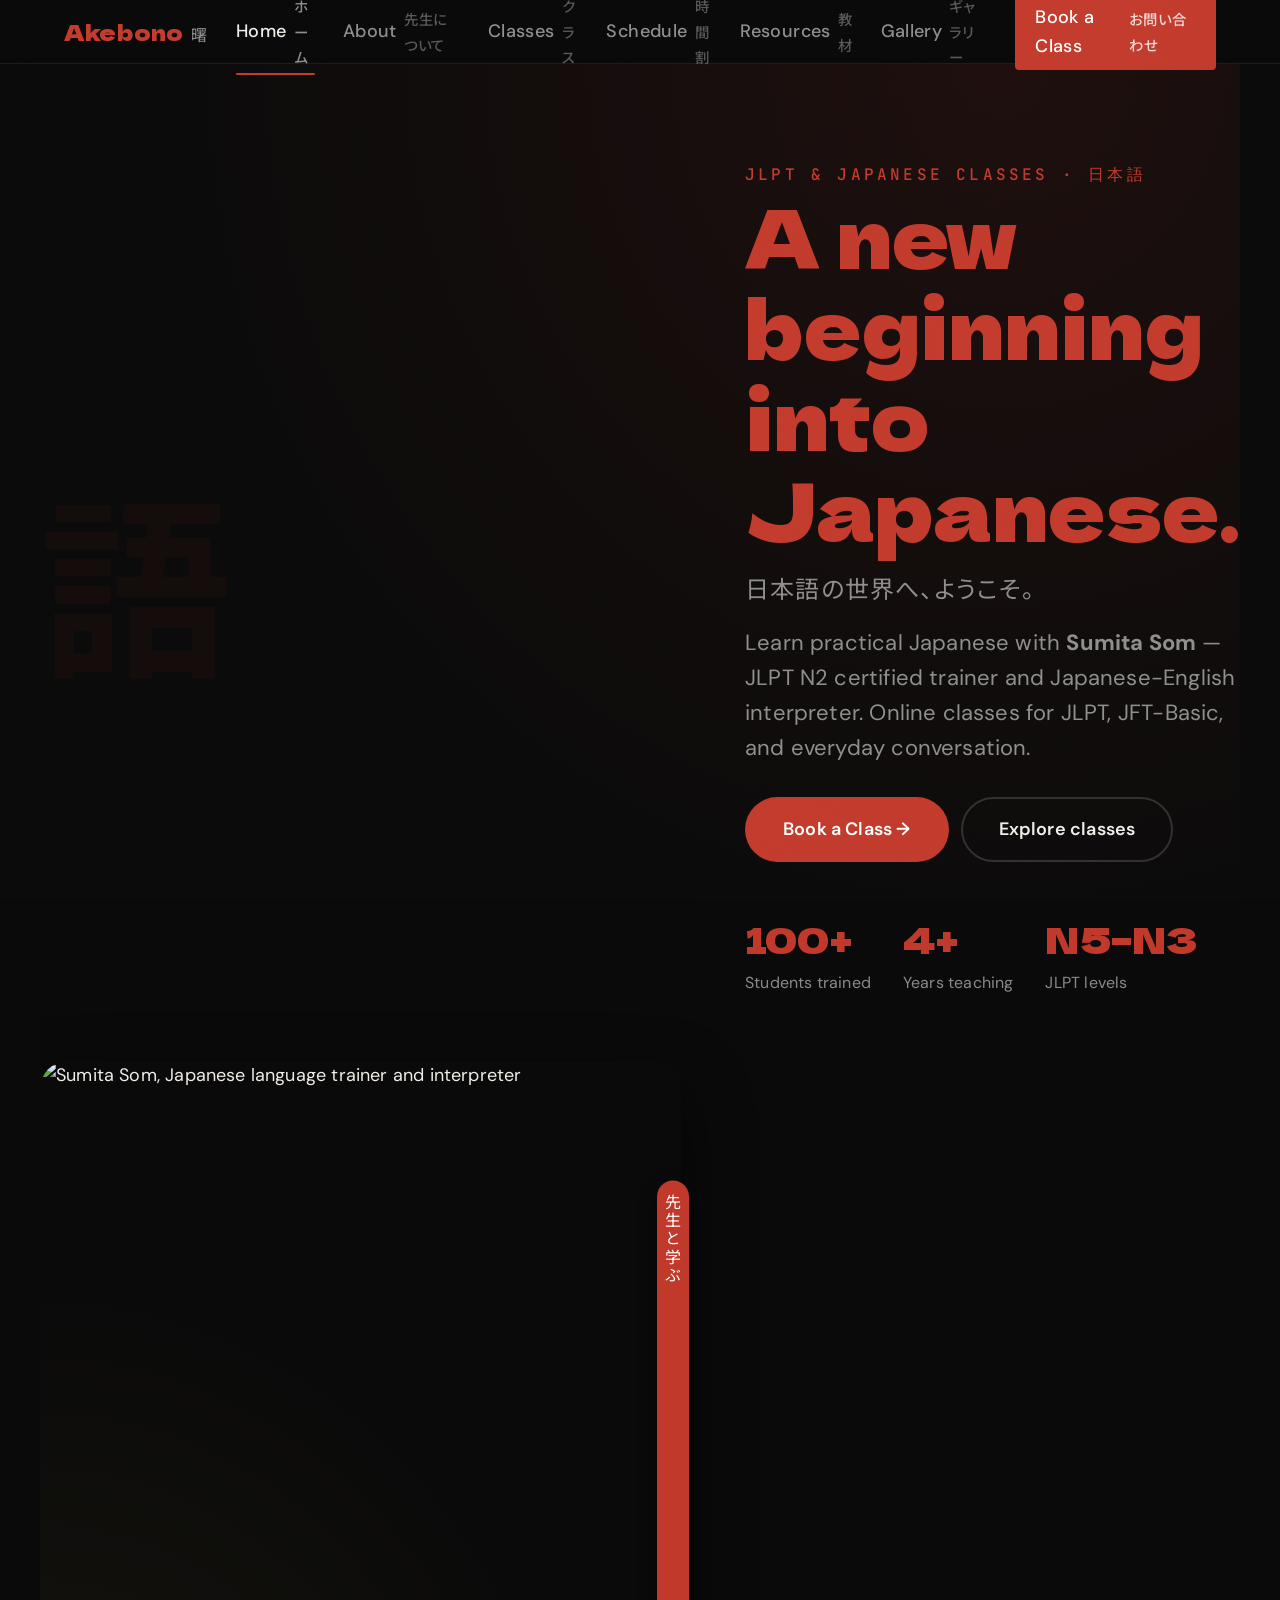
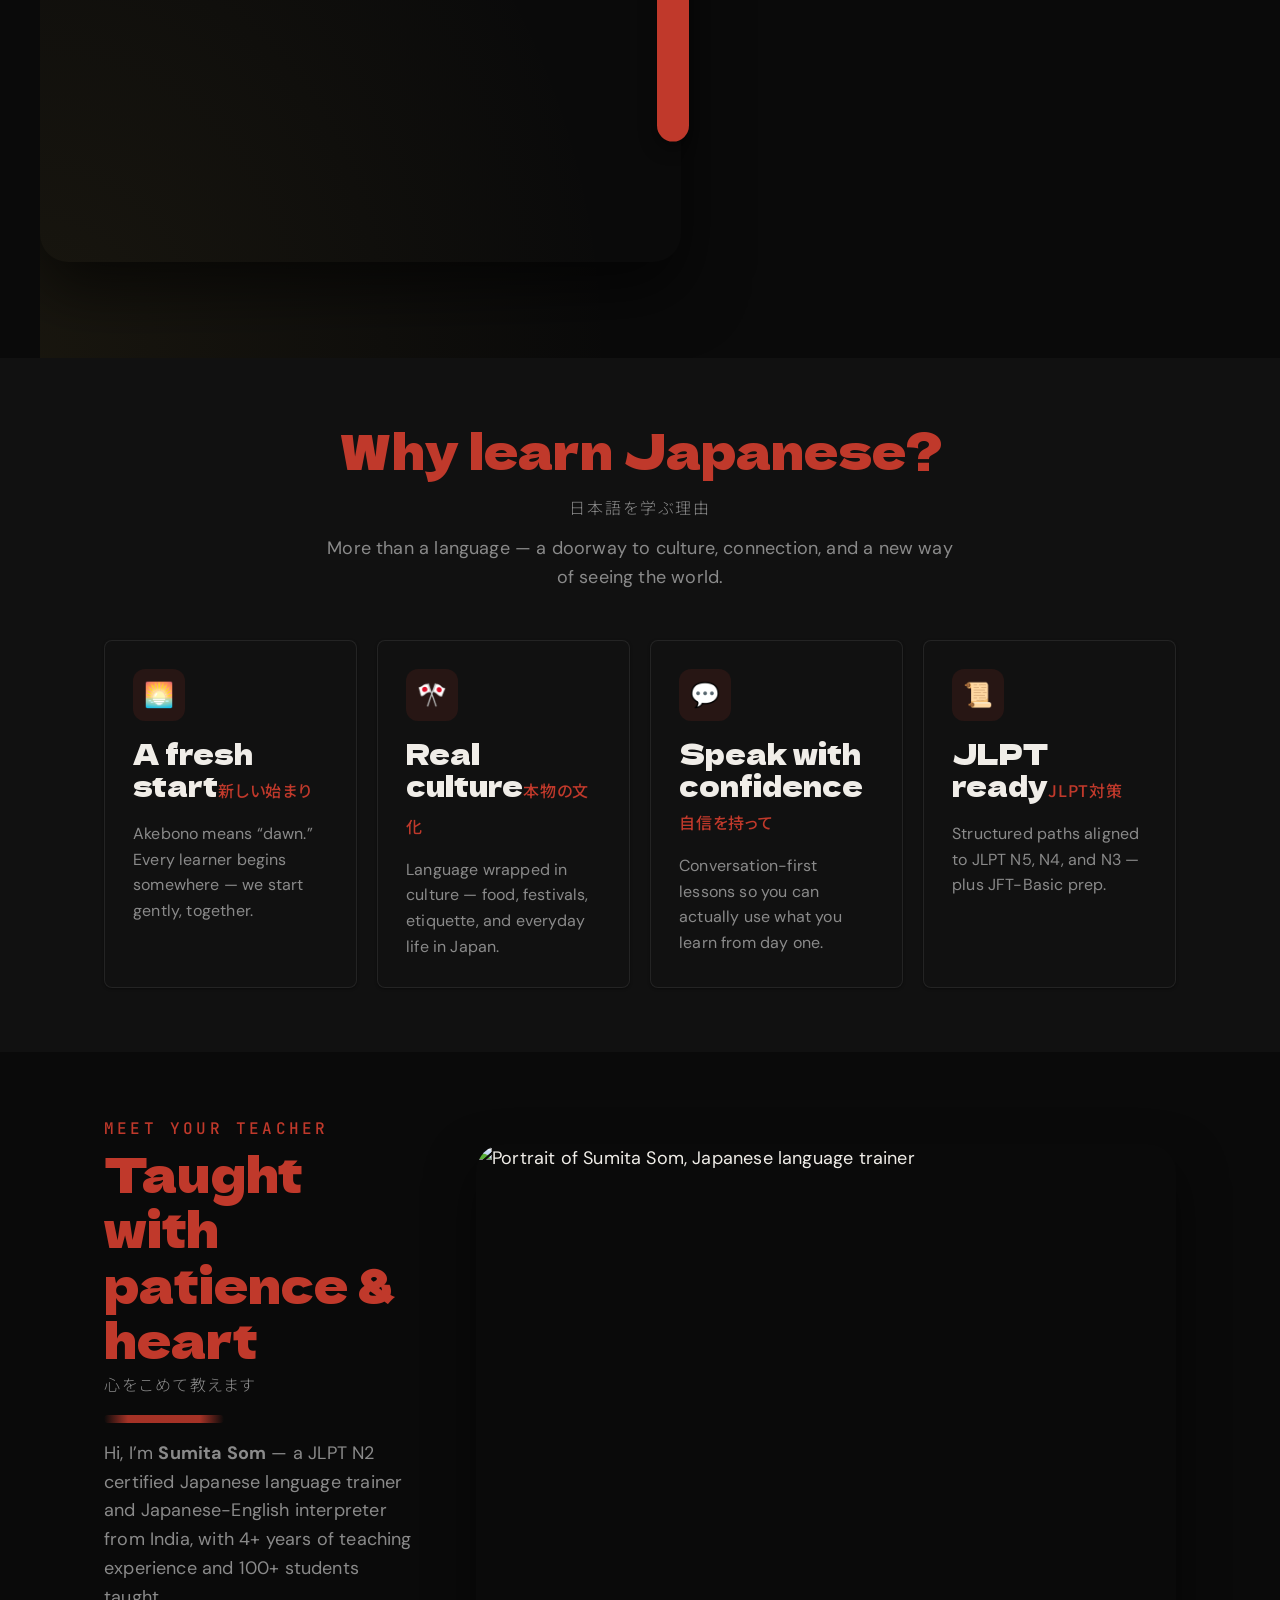
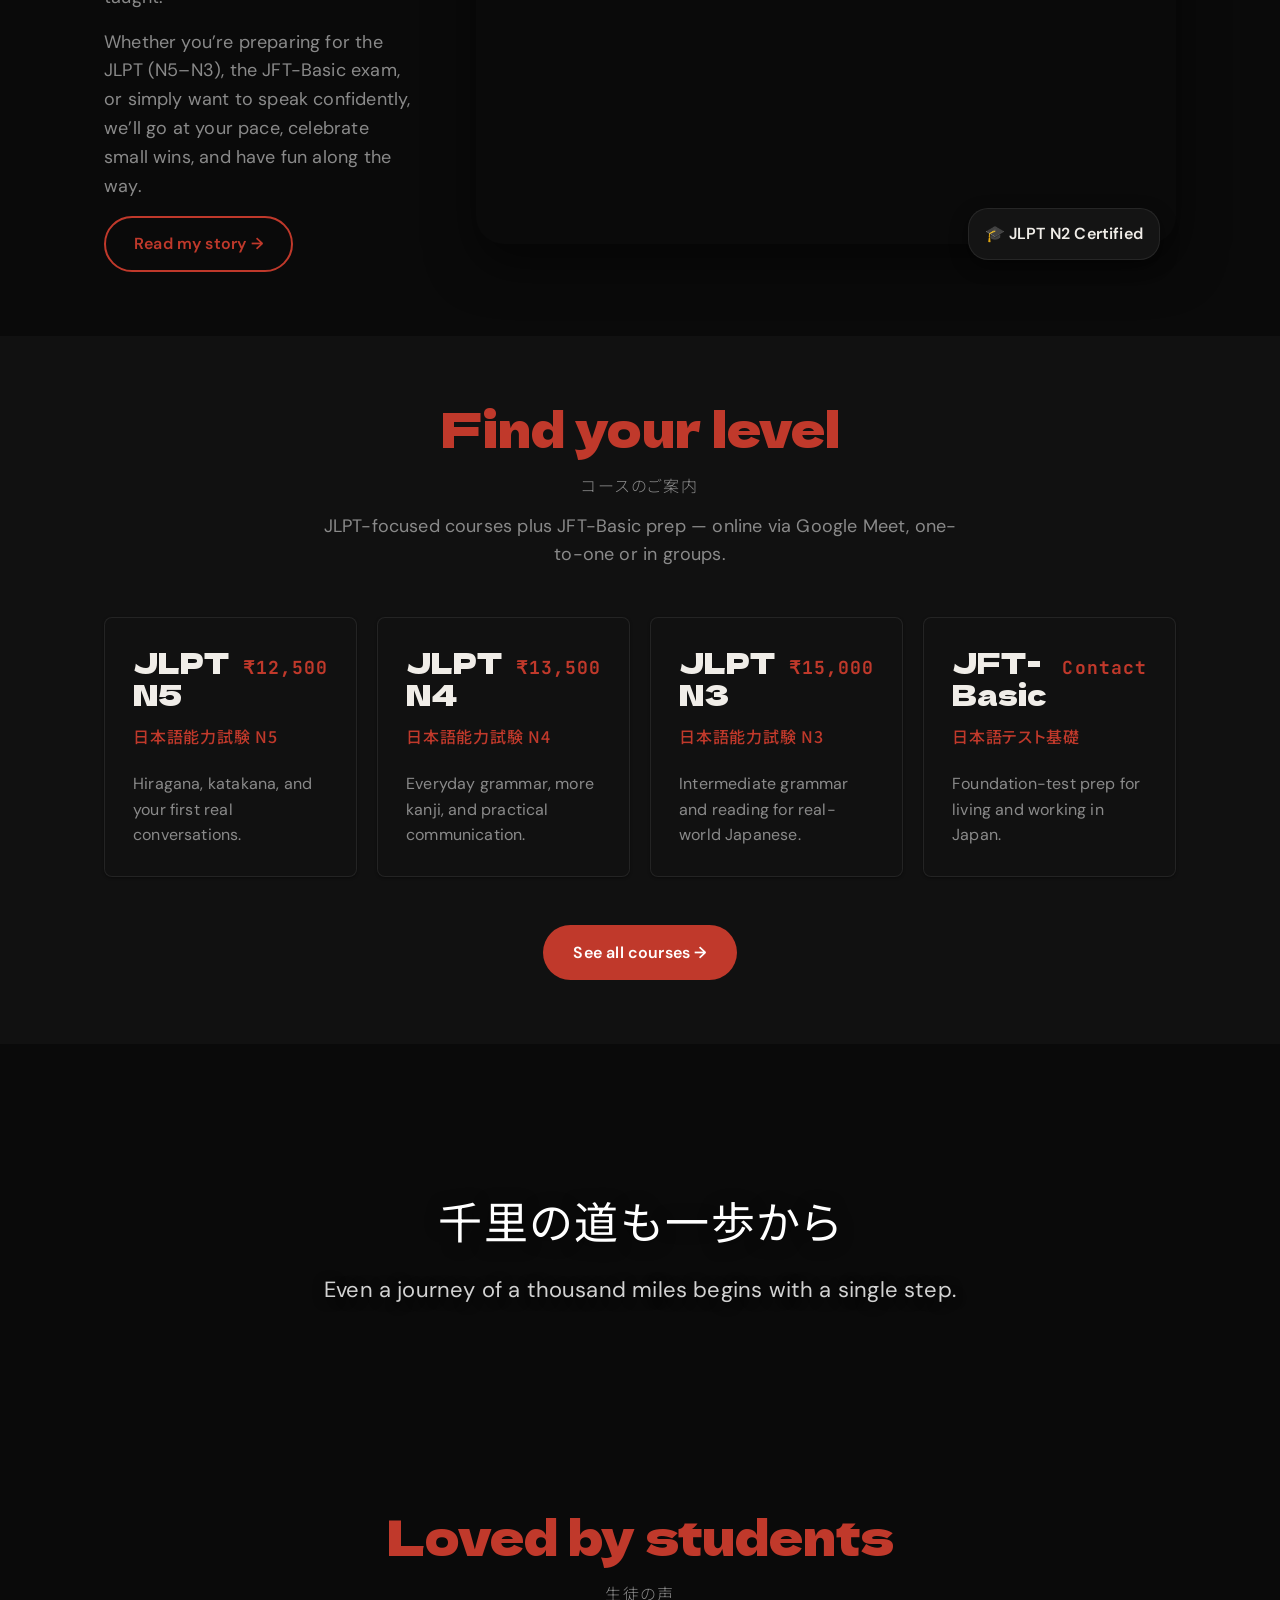
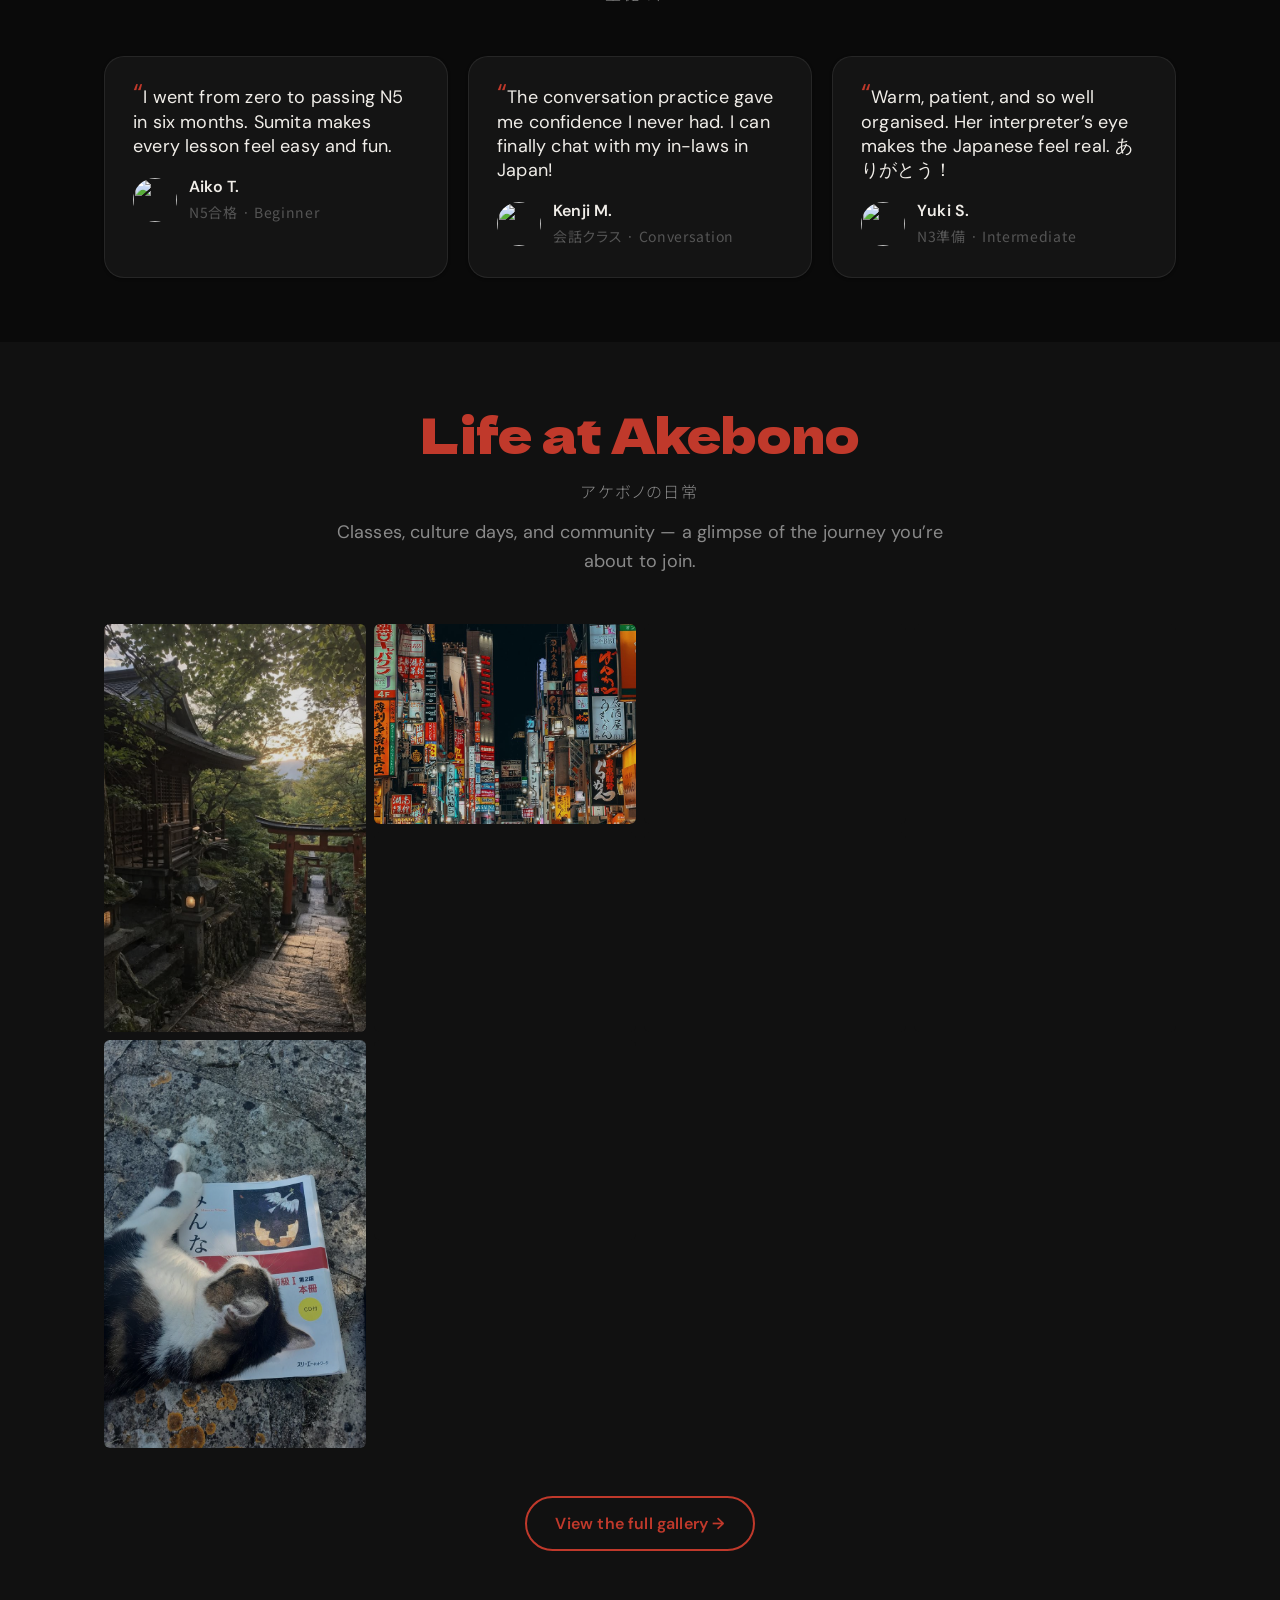
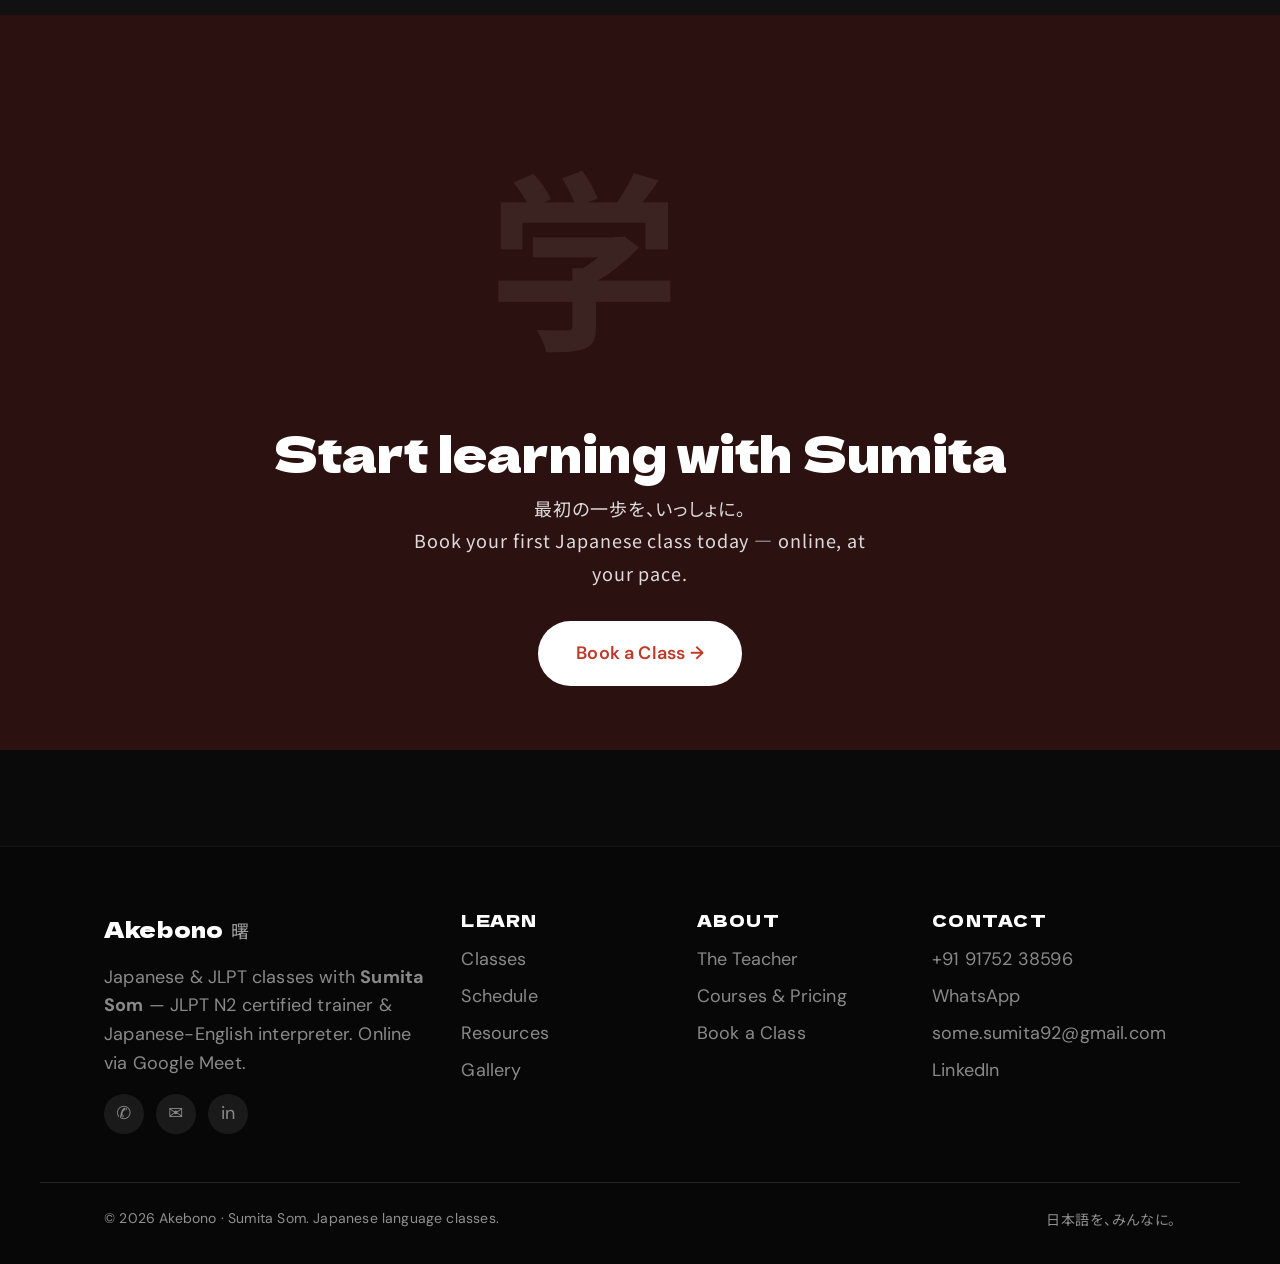
==== commit 9364d7ef: "Added personal info and some other changes" ====
--- a/index.html
+++ b/index.html
@@ -3,13 +3,13 @@
 <head>
   <meta charset="UTF-8" />
   <meta name="viewport" content="width=device-width, initial-scale=1.0" />
-  <title>Akebono Sensei — Free Japanese Classes | 無料の日本語クラス</title>
-  <meta name="description" content="Learn Japanese for free with a warm, certified sensei. Beginner to advanced, JLPT N5–N1, online and in-person. やさしい日本語クラスへようこそ。" />
+  <title>Akebono · Sumita Som — Japanese &amp; JLPT Classes | 日本語・JLPTクラス</title>
+  <meta name="description" content="Learn Japanese with Sumita Som — JLPT N2 certified trainer and Japanese-English interpreter from India. JLPT N5–N3, JFT-Basic, and everyday conversation, online via Google Meet." />
 
   <!-- Open Graph -->
   <meta property="og:type" content="website" />
-  <meta property="og:title" content="Akebono Sensei — Free Japanese Classes" />
-  <meta property="og:description" content="A new beginning into Japanese, gifted free. Welcome — ようこそ。" />
+  <meta property="og:title" content="Akebono · Sumita Som — Japanese &amp; JLPT Classes" />
+  <meta property="og:description" content="Practical Japanese with Sumita Som, JLPT N2 certified trainer &amp; interpreter. Online classes for JLPT, JFT-Basic, and conversation." />
   <meta property="og:locale" content="en_US" />
   <meta property="og:locale:alternate" content="ja_JP" />
 
@@ -35,7 +35,7 @@
   <header>
     <nav class="nav" aria-label="Main navigation">
       <div class="nav__brand">
-        <a href="index.html" aria-label="Akebono Sensei home">
+        <a href="index.html" aria-label="Akebono home">
           <span class="nav__logo-en">Akebono</span>
           <span class="nav__logo-ja" lang="ja">曙</span>
         </a>
@@ -52,7 +52,7 @@
         <li><a href="schedule.html" class="nav__link">Schedule <span lang="ja">時間割</span></a></li>
         <li><a href="resources.html" class="nav__link">Resources <span lang="ja">教材</span></a></li>
         <li><a href="gallery.html" class="nav__link">Gallery <span lang="ja">ギャラリー</span></a></li>
-        <li><a href="contact.html" class="nav__link nav__link--cta">Join Free <span lang="ja">無料参加</span></a></li>
+        <li><a href="contact.html" class="nav__link nav__link--cta">Book a Class <span lang="ja">お問い合わせ</span></a></li>
       </ul>
     </nav>
   </header>
@@ -62,29 +62,29 @@
     <section class="hero container" aria-labelledby="hero-title">
       <span class="kanji-float" aria-hidden="true" lang="ja">語</span>
       <div class="hero__content">
-        <span class="eyebrow hero__eyebrow">Free Japanese Classes · 無料</span>
+        <span class="eyebrow hero__eyebrow">JLPT &amp; Japanese Classes · 日本語</span>
         <h1 class="hero__title" id="hero-title">
           A new beginning <span class="accent">into Japanese.</span>
         </h1>
         <p class="hero__subtitle-ja" lang="ja">日本語の世界へ、ようこそ。</p>
         <p class="hero__subtitle">
-          Warm, patient lessons from a certified sensei — beginner to advanced,
-          online or in person. Gifted free to anyone ready to start.
+          Learn practical Japanese with <strong>Sumita Som</strong> — JLPT N2 certified trainer
+          and Japanese-English interpreter. Online classes for JLPT, JFT-Basic, and everyday conversation.
         </p>
         <div class="hero__cta-group">
-          <a href="contact.html" class="btn btn--primary btn--lg">Start learning free →</a>
+          <a href="contact.html" class="btn btn--primary btn--lg">Book a Class →</a>
           <a href="classes.html" class="btn btn--ghost btn--lg">Explore classes</a>
         </div>
         <dl class="hero__stats">
-          <div class="hero__stat"><strong>N5–N1</strong><span>JLPT levels covered</span></div>
-          <div class="hero__stat"><strong>200+</strong><span>Happy students</span></div>
-          <div class="hero__stat"><strong>¥0</strong><span>Always free</span></div>
+          <div class="hero__stat"><strong>100+</strong><span>Students trained</span></div>
+          <div class="hero__stat"><strong>4+</strong><span>Years teaching</span></div>
+          <div class="hero__stat"><strong>N5–N3</strong><span>JLPT levels</span></div>
         </dl>
       </div>
       <div class="hero__media">
         <img class="hero__image"
              src="https://picsum.photos/seed/sensei-hero/800/1000"
-             alt="A friendly Japanese language teacher welcoming new students"
+             alt="Sumita Som, Japanese language trainer and interpreter"
              width="800" height="1000" decoding="async" fetchpriority="high" />
         <span class="hero__vertical-strip vertical-ja" lang="ja" aria-hidden="true">先生と学ぶ</span>
       </div>
@@ -119,7 +119,7 @@
           <article class="card reveal">
             <span class="card__icon" aria-hidden="true">📜</span>
             <h3 class="card__title">JLPT ready<span class="card__title-ja" lang="ja">JLPT対策</span></h3>
-            <p class="card__body">Structured paths aligned to JLPT N5 through N1, at a pace that suits you.</p>
+            <p class="card__body">Structured paths aligned to JLPT N5, N4, and N3 — plus JFT-Basic prep.</p>
           </article>
         </div>
       </div>
@@ -136,60 +136,59 @@
           </div>
           <div class="brush-divider" aria-hidden="true"></div>
           <p class="text-secondary">
-            Hi, I’m <strong>Akebono-sensei</strong> — a Japan&nbsp;Foundation certified instructor who
-            believes anyone can learn Japanese with the right encouragement. These classes are my gift:
-            free lessons for curious, motivated learners.
+            Hi, I’m <strong>Sumita Som</strong> — a JLPT N2 certified Japanese language trainer and
+            Japanese-English interpreter from India, with 4+ years of teaching experience and 100+ students taught.
           </p>
           <p class="text-secondary">
-            Whether you’re ordering ramen for the first time or preparing for N1, we’ll go at your pace,
-            celebrate small wins, and have fun along the way.
+            Whether you’re preparing for the JLPT (N5–N3), the JFT-Basic exam, or simply want to speak
+            confidently, we’ll go at your pace, celebrate small wins, and have fun along the way.
           </p>
           <a href="about.html" class="btn btn--secondary mt-4">Read my story →</a>
         </div>
         <div class="about-teaser__media reveal reveal--right">
           <img class="about-teaser__image"
                src="https://picsum.photos/seed/sensei-portrait/700/700"
-               alt="Portrait of Akebono-sensei, the Japanese language teacher"
+               alt="Portrait of Sumita Som, Japanese language trainer"
                width="700" height="700" loading="lazy" decoding="async" />
-          <span class="about-teaser__badge">🎓 Japan Foundation Certified</span>
-        </div>
-      </div>
-    </section>
-
-    <!-- ===================== FEATURED CLASS TYPES ===================== -->
+          <span class="about-teaser__badge">🎓 JLPT N2 Certified</span>
+        </div>
+      </div>
+    </section>
+
+    <!-- ===================== FEATURED COURSES ===================== -->
     <section class="section section--alt" aria-labelledby="classes-title">
       <div class="container">
         <div class="section-header reveal">
           <div class="bilingual-heading bilingual-heading--center">
             <h2 class="heading-en" id="classes-title">Find your level</h2>
-            <p class="heading-ja" lang="ja">クラスのご案内</p>
-          </div>
-          <p>Four gentle on-ramps, from your very first あ to fluent conversation.</p>
+            <p class="heading-ja" lang="ja">コースのご案内</p>
+          </div>
+          <p>JLPT-focused courses plus JFT-Basic prep — online via Google Meet, one-to-one or in groups.</p>
         </div>
         <div class="cards-grid cards-grid--four reveal-group">
           <article class="card class-preview reveal">
-            <div class="class-preview__level"><h3>Beginner</h3><span class="class-preview__jlpt">N5</span></div>
-            <p class="card__title-ja" lang="ja">初心者</p>
+            <div class="class-preview__level"><h3>JLPT N5</h3><span class="class-preview__jlpt">₹12,500</span></div>
+            <p class="card__title-ja" lang="ja">日本語能力試験 N5</p>
             <p class="card__body">Hiragana, katakana, and your first real conversations.</p>
           </article>
           <article class="card class-preview reveal">
-            <div class="class-preview__level"><h3>Intermediate</h3><span class="class-preview__jlpt">N4–N3</span></div>
-            <p class="card__title-ja" lang="ja">中級</p>
-            <p class="card__body">Kanji, grammar depth, and everyday fluency.</p>
+            <div class="class-preview__level"><h3>JLPT N4</h3><span class="class-preview__jlpt">₹13,500</span></div>
+            <p class="card__title-ja" lang="ja">日本語能力試験 N4</p>
+            <p class="card__body">Everyday grammar, more kanji, and practical communication.</p>
           </article>
           <article class="card class-preview reveal">
-            <div class="class-preview__level"><h3>Advanced</h3><span class="class-preview__jlpt">N2–N1</span></div>
-            <p class="card__title-ja" lang="ja">上級</p>
-            <p class="card__body">Nuance, keigo, and reading native material with ease.</p>
+            <div class="class-preview__level"><h3>JLPT N3</h3><span class="class-preview__jlpt">₹15,000</span></div>
+            <p class="card__title-ja" lang="ja">日本語能力試験 N3</p>
+            <p class="card__body">Intermediate grammar and reading for real-world Japanese.</p>
           </article>
           <article class="card class-preview reveal">
-            <div class="class-preview__level"><h3>Conversation</h3><span class="class-preview__jlpt">All</span></div>
-            <p class="card__title-ja" lang="ja">会話</p>
-            <p class="card__body">Pure speaking practice in a relaxed, friendly group.</p>
+            <div class="class-preview__level"><h3>JFT-Basic</h3><span class="class-preview__jlpt">Contact</span></div>
+            <p class="card__title-ja" lang="ja">日本語テスト基礎</p>
+            <p class="card__body">Foundation-test prep for living and working in Japan.</p>
           </article>
         </div>
         <div class="text-center mt-6 reveal">
-          <a href="classes.html" class="btn btn--primary">See all classes →</a>
+          <a href="classes.html" class="btn btn--primary">See all courses →</a>
         </div>
       </div>
     </section>
@@ -213,24 +212,24 @@
         </div>
         <div class="cards-grid reveal-group">
           <figure class="testimonial-card reveal">
-            <blockquote class="testimonial-card__quote">I went from zero to passing N5 in six months. Sensei makes every lesson feel easy and fun.</blockquote>
+            <blockquote class="testimonial-card__quote">I went from zero to passing N5 in six months. Sumita makes every lesson feel easy and fun.</blockquote>
             <figcaption class="testimonial-card__author">
               <img class="testimonial-card__avatar" src="https://picsum.photos/seed/student-aiko/100/100" alt="" width="44" height="44" loading="lazy" />
               <div><div class="testimonial-card__name">Aiko T.</div><div class="testimonial-card__role" lang="ja">N5合格 · Beginner</div></div>
             </figcaption>
           </figure>
           <figure class="testimonial-card reveal">
-            <blockquote class="testimonial-card__quote">The conversation classes gave me confidence I never had. I can finally chat with my in-laws in Japan!</blockquote>
+            <blockquote class="testimonial-card__quote">The conversation practice gave me confidence I never had. I can finally chat with my in-laws in Japan!</blockquote>
             <figcaption class="testimonial-card__author">
               <img class="testimonial-card__avatar" src="https://picsum.photos/seed/student-kenji/100/100" alt="" width="44" height="44" loading="lazy" />
               <div><div class="testimonial-card__name">Kenji M.</div><div class="testimonial-card__role" lang="ja">会話クラス · Conversation</div></div>
             </figcaption>
           </figure>
           <figure class="testimonial-card reveal">
-            <blockquote class="testimonial-card__quote">Warm, patient, and so well organised. The free resources alone are worth a fortune. ありがとう！</blockquote>
+            <blockquote class="testimonial-card__quote">Warm, patient, and so well organised. Her interpreter’s eye makes the Japanese feel real. ありがとう！</blockquote>
             <figcaption class="testimonial-card__author">
               <img class="testimonial-card__avatar" src="https://picsum.photos/seed/student-yuki/100/100" alt="" width="44" height="44" loading="lazy" />
-              <div><div class="testimonial-card__name">Yuki S.</div><div class="testimonial-card__role" lang="ja">N2準備 · Advanced</div></div>
+              <div><div class="testimonial-card__name">Yuki S.</div><div class="testimonial-card__role" lang="ja">N3準備 · Intermediate</div></div>
             </figcaption>
           </figure>
         </div>
@@ -281,11 +280,11 @@
 
     <!-- ===================== CTA BAND ===================== -->
     <section class="section section--accent cta-band bg-section bg-overlay--heavy bg--koi" aria-labelledby="cta-title">
-      <span class="kanji-float" aria-hidden="true" lang="ja">無料</span>
-      <div class="container">
-        <h2 class="cta-band__title" id="cta-title">Start learning for free</h2>
-        <p class="cta-band__sub" lang="ja">最初の一歩を、いっしょに。<br />Your first step into Japanese begins today — no fees, no pressure.</p>
-        <a href="contact.html" class="btn btn--on-accent btn--lg">Join free classes →</a>
+      <span class="kanji-float" aria-hidden="true" lang="ja">学</span>
+      <div class="container">
+        <h2 class="cta-band__title" id="cta-title">Start learning with Sumita</h2>
+        <p class="cta-band__sub" lang="ja">最初の一歩を、いっしょに。<br />Book your first Japanese class today — online, at your pace.</p>
+        <a href="contact.html" class="btn btn--on-accent btn--lg">Book a Class →</a>
       </div>
     </section>
   </main>
@@ -294,12 +293,13 @@
   <footer class="footer">
     <div class="container footer__grid">
       <div>
-        <div class="nav__brand"><a href="index.html"><span class="nav__logo-en" style="color:#fff">Akebono</span> <span class="footer__brand-ja" lang="ja">曙先生</span></a></div>
-        <p style="margin-top:1rem;max-width:32ch;">Free Japanese classes, taught with heart. A gift of language to anyone ready to begin.</p>
+        <div class="nav__brand"><a href="index.html"><span class="nav__logo-en" style="color:#fff">Akebono</span> <span class="footer__brand-ja" lang="ja">曙</span></a></div>
+        <p style="margin-top:1rem;max-width:34ch;">Japanese &amp; JLPT classes with <strong>Sumita Som</strong> — JLPT N2 certified trainer &amp; Japanese-English interpreter. Online via Google Meet.</p>
         <div class="footer__social">
-          <a href="#" aria-label="Discord">✦</a>
-          <a href="#" aria-label="Instagram">◎</a>
-          <a href="#" aria-label="YouTube">▶</a>
+          <a href="https://wa.me/919175238596" aria-label="WhatsApp Sumita Som">✆</a>
+          <a href="mailto:some.sumita92@gmail.com" aria-label="Email Sumita Som">✉</a>
+          <!-- TODO: Replace with Sumita's actual LinkedIn URL -->
+          <a href="#" aria-label="LinkedIn (coming soon)">in</a>
         </div>
       </div>
       <div>
@@ -308,23 +308,30 @@
           <li><a href="classes.html">Classes</a></li>
           <li><a href="schedule.html">Schedule</a></li>
           <li><a href="resources.html">Resources</a></li>
+          <li><a href="gallery.html">Gallery</a></li>
         </ul>
       </div>
       <div>
         <h2 class="footer__title">About</h2>
         <ul class="footer__list" role="list">
           <li><a href="about.html">The Teacher</a></li>
-          <li><a href="contact.html">Join Free</a></li>
-          <li><a href="contact.html">Contact</a></li>
+          <li><a href="classes.html">Courses &amp; Pricing</a></li>
+          <li><a href="contact.html">Book a Class</a></li>
         </ul>
       </div>
       <div>
-        <h2 class="footer__title" lang="ja">ようこそ</h2>
-        <p style="max-width:30ch;">Questions? <a href="contact.html">Reach out</a> — beginners especially welcome.</p>
+        <h2 class="footer__title">Contact</h2>
+        <ul class="footer__list" role="list">
+          <li><a href="tel:+919175238596">+91 91752 38596</a></li>
+          <li><a href="https://wa.me/919175238596">WhatsApp</a></li>
+          <li><a href="mailto:some.sumita92@gmail.com">some.sumita92@gmail.com</a></li>
+          <!-- TODO: Replace with Sumita's actual LinkedIn URL -->
+          <li><a href="#">LinkedIn</a></li>
+        </ul>
       </div>
     </div>
     <div class="container footer__bottom">
-      <span>© <span data-year>2026</span> Akebono Sensei. Made with care for free learning.</span>
+      <span>© <span data-year>2026</span> Akebono · Sumita Som. Japanese language classes.</span>
       <span lang="ja">日本語を、みんなに。</span>
     </div>
   </footer>
--- a/css/components.css
+++ b/css/components.css
@@ -558,3 +558,56 @@
 .bg--machiya  { background-image: url('../images/gallery/gallery-05.jpg'); }
 .bg--torii    { background-image: url('../images/gallery/gallery-09.jpg'); }
 .bg--neon     { background-image: url('../images/japan-pics/japan-10.jpg'); }
+
+/* =========================================================
+   TOASTER (form-submit notification)
+   ========================================================= */
+.toaster {
+  position: fixed;
+  bottom: 2rem;
+  left: 50%;
+  transform: translateX(-50%) translateY(120%);
+  z-index: 99999;
+  display: flex;
+  align-items: center;
+  gap: 0.75rem;
+  background: var(--color-bg-hover);            /* #1A1A1A token */
+  border: 1px solid var(--color-border);
+  border-left: 3px solid var(--color-accent);
+  border-radius: 8px;
+  padding: 1rem 1.5rem;
+  min-width: 280px;
+  max-width: 90vw;
+  box-shadow: var(--shadow-lg);
+  pointer-events: none;
+  opacity: 0;
+  transition: transform var(--duration-slow) var(--ease-spring),
+              opacity   var(--duration-normal) var(--ease-out);
+}
+.toaster.is-visible {
+  transform: translateX(-50%) translateY(0);
+  opacity: 1;
+  pointer-events: auto;
+}
+.toaster__icon { font-size: 1.25rem; flex-shrink: 0; color: var(--color-accent); }
+.toaster__text { display: flex; flex-direction: column; gap: 0.1rem; }
+.toaster__title {
+  font-family: var(--font-display);
+  font-weight: 400;                              /* Dela Gothic One is single-weight */
+  font-size: 0.95rem;
+  color: var(--color-text);
+}
+.toaster__sub {
+  font-family: var(--font-body);
+  font-size: 0.78rem;
+  color: var(--color-text-secondary);
+}
+.toaster--error { border-left-color: var(--color-error); }
+.toaster--error .toaster__icon { color: var(--color-error); }
+
+@media (prefers-reduced-motion: reduce) {
+  .toaster {
+    transition: opacity var(--duration-normal) var(--ease-out);
+    transform: translateX(-50%) translateY(0);   /* no slide — fade only */
+  }
+}
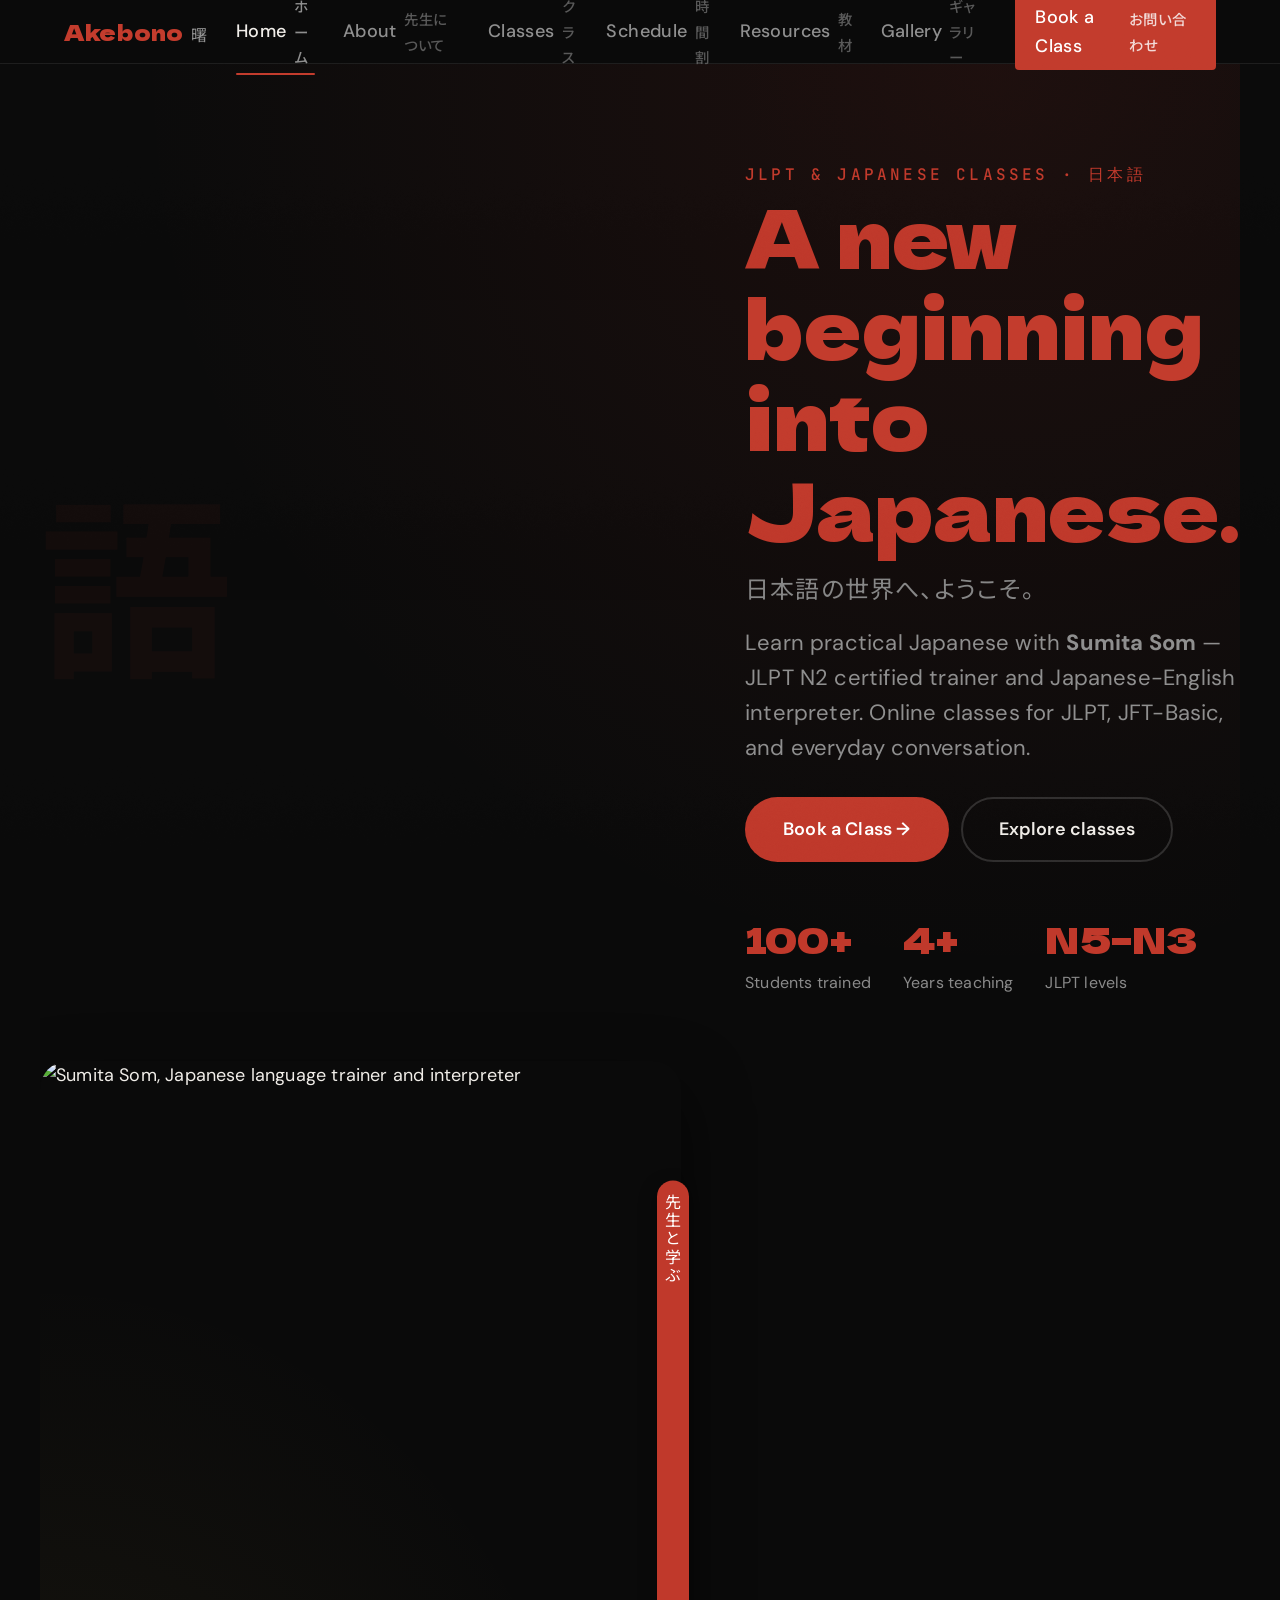
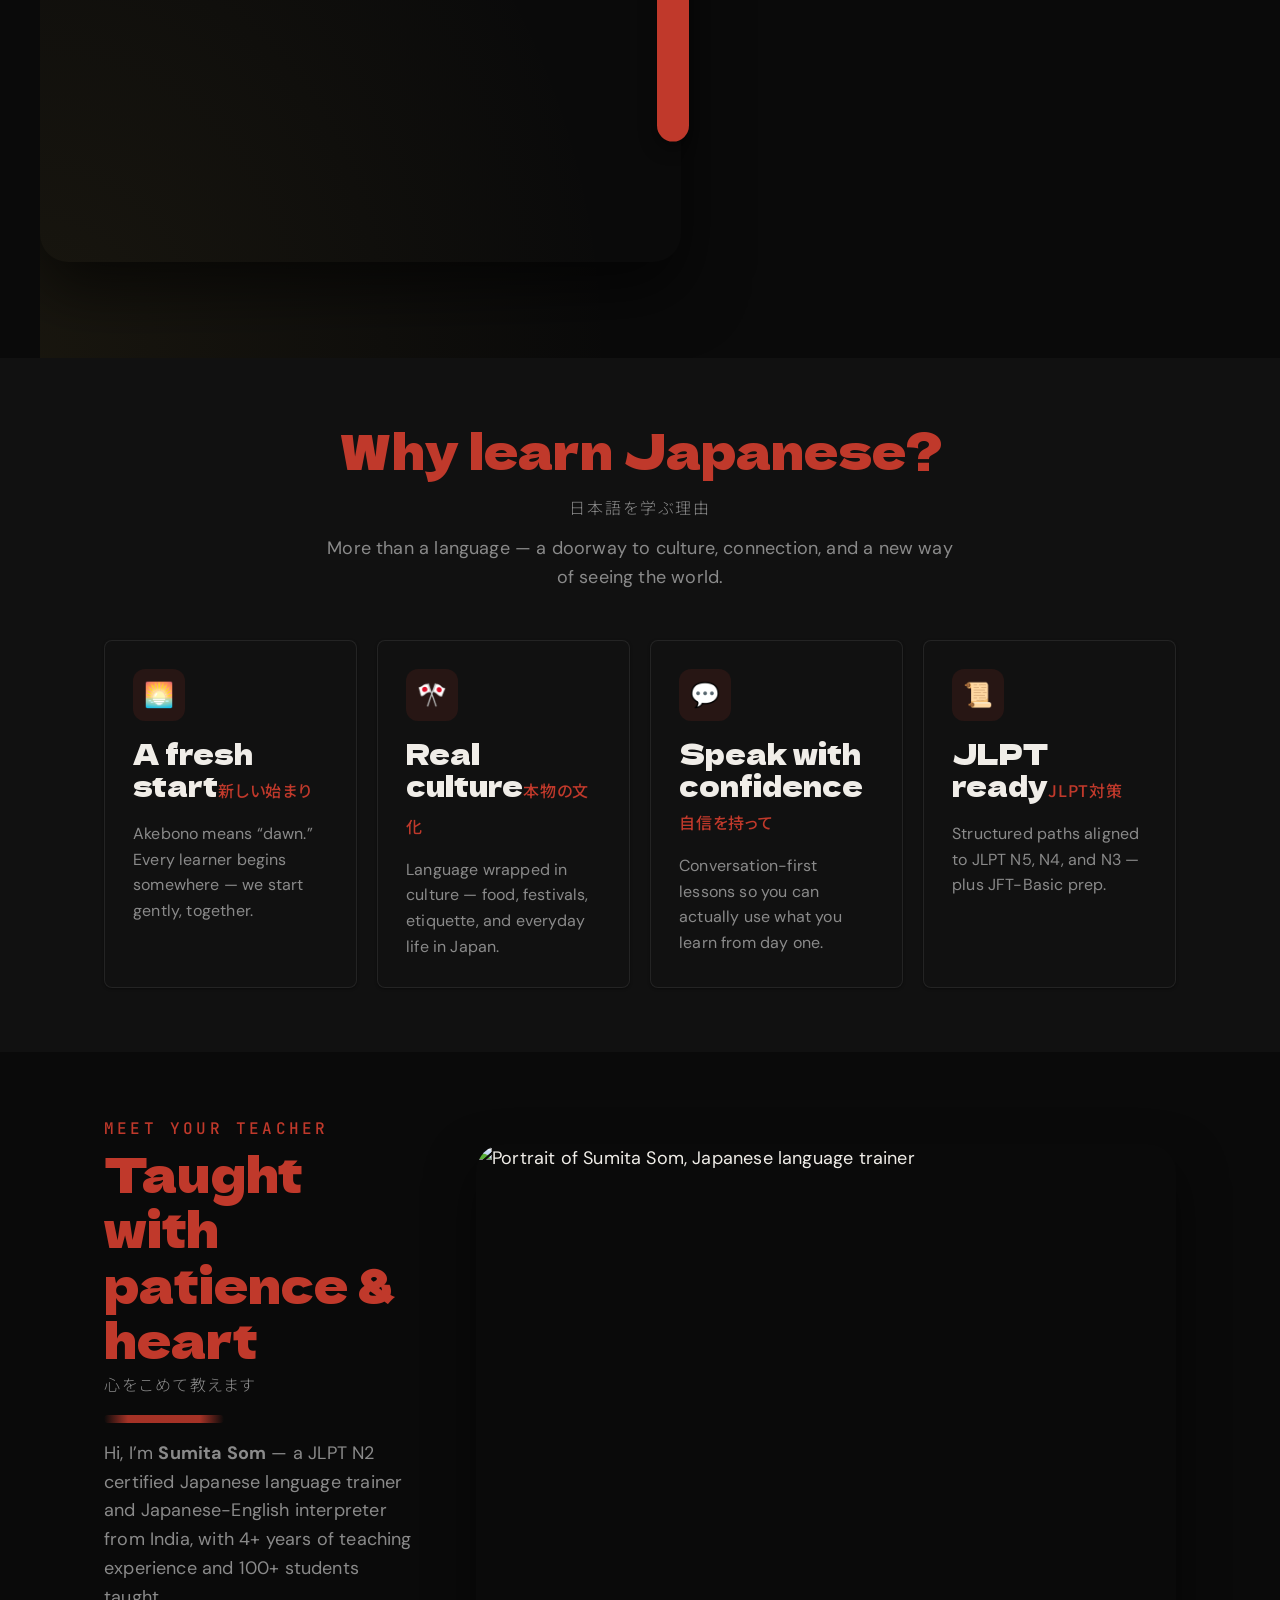
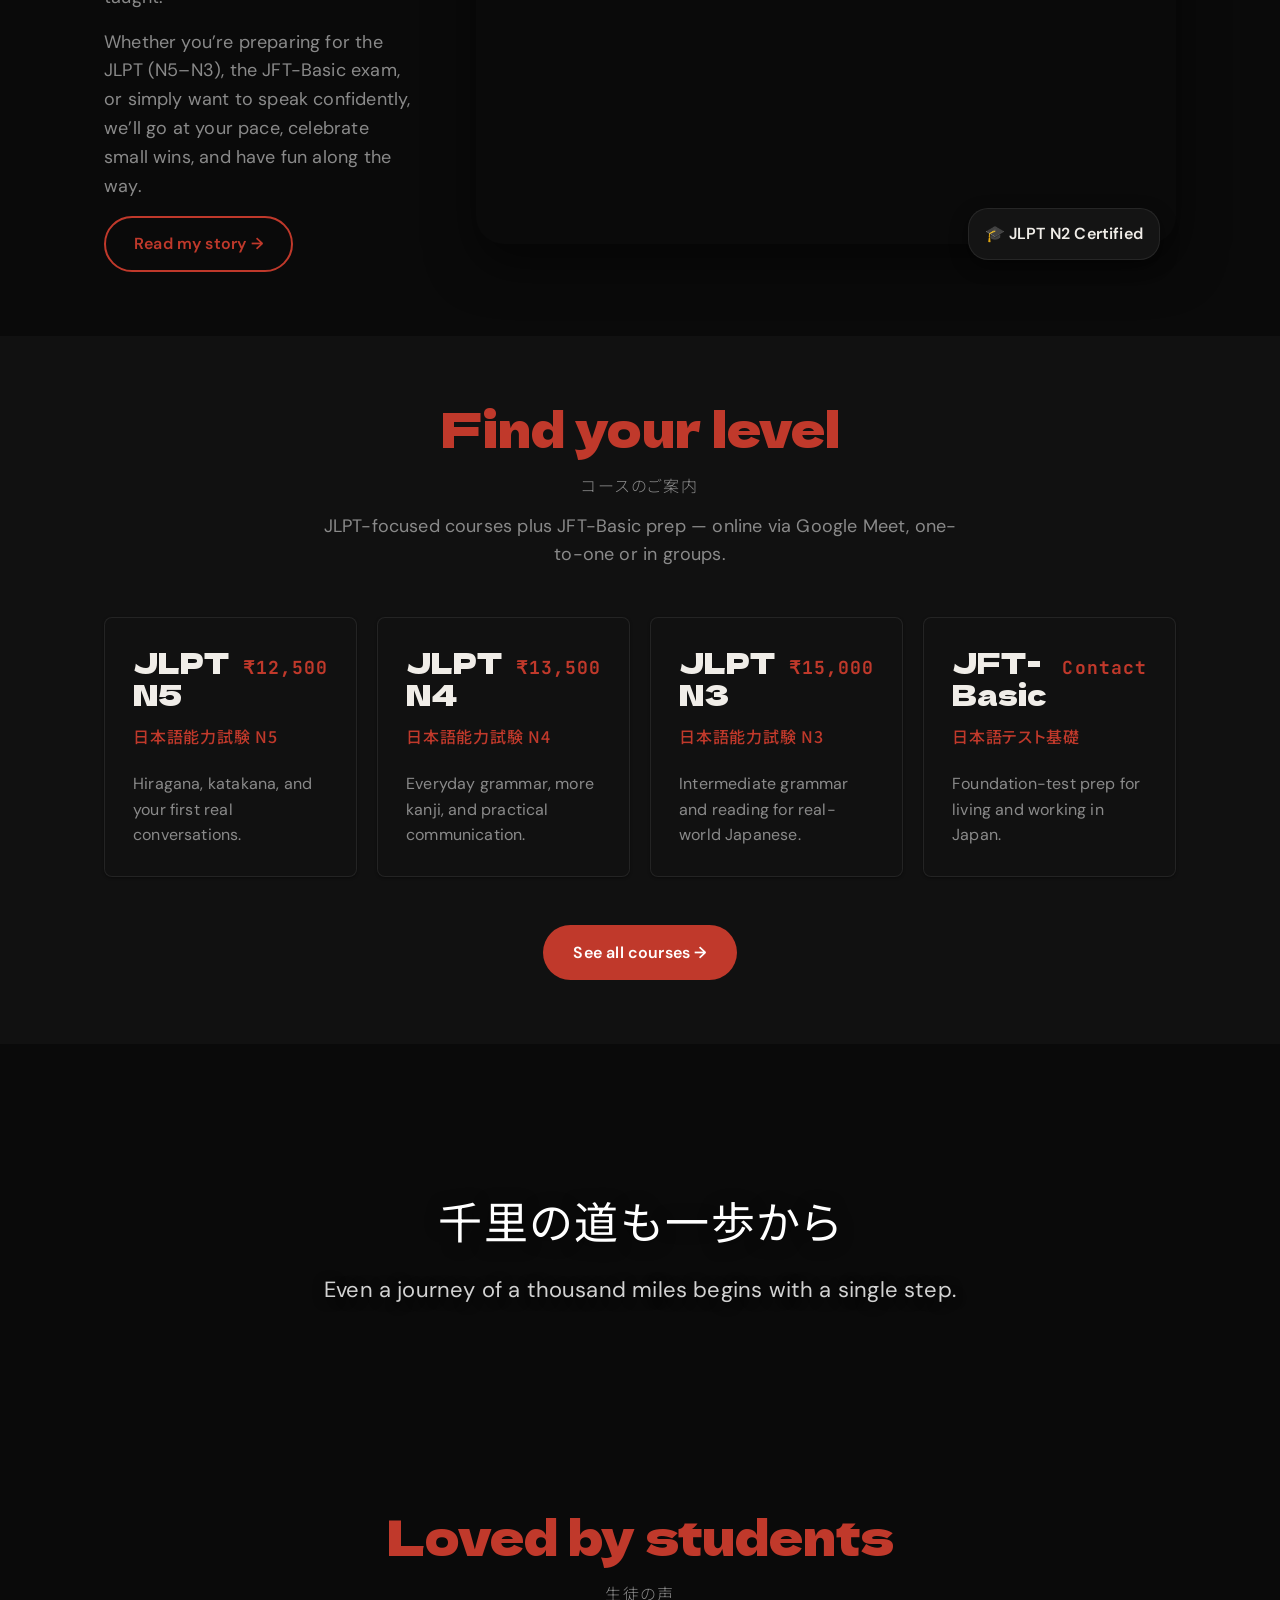
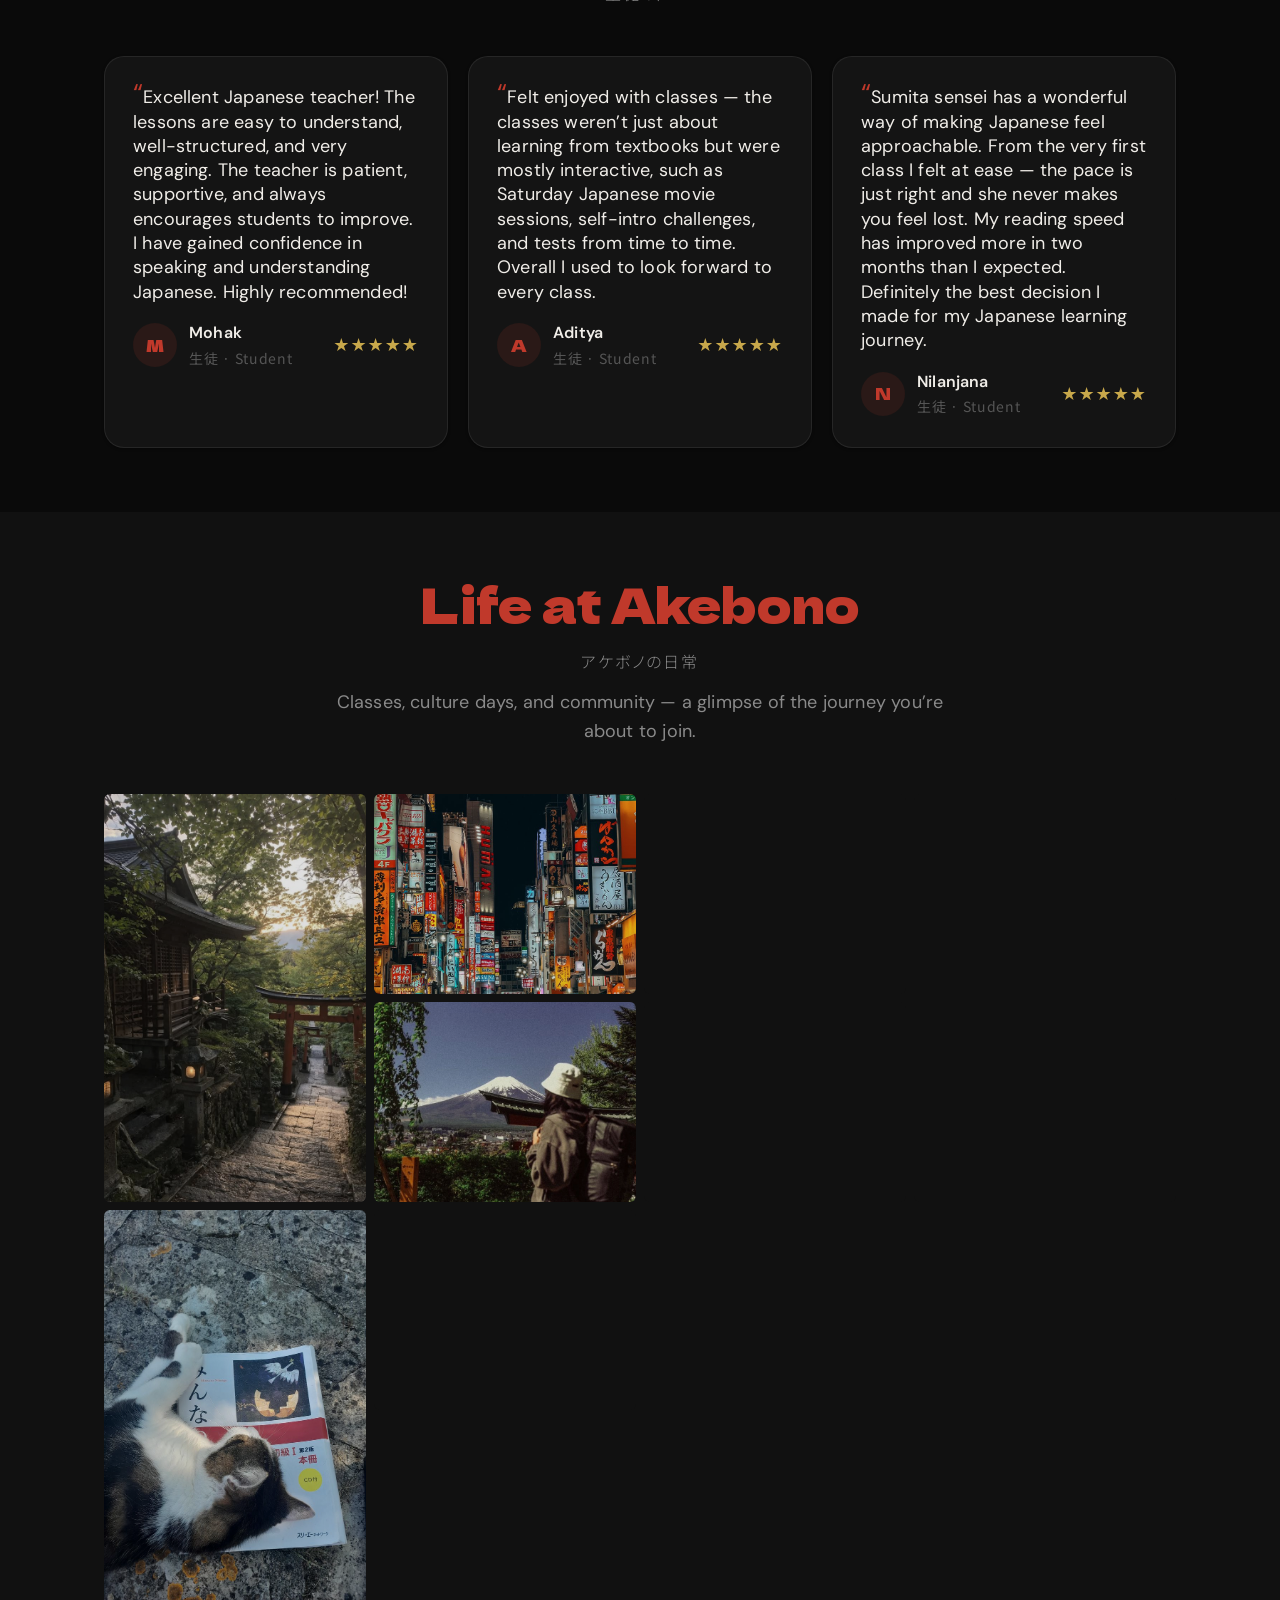
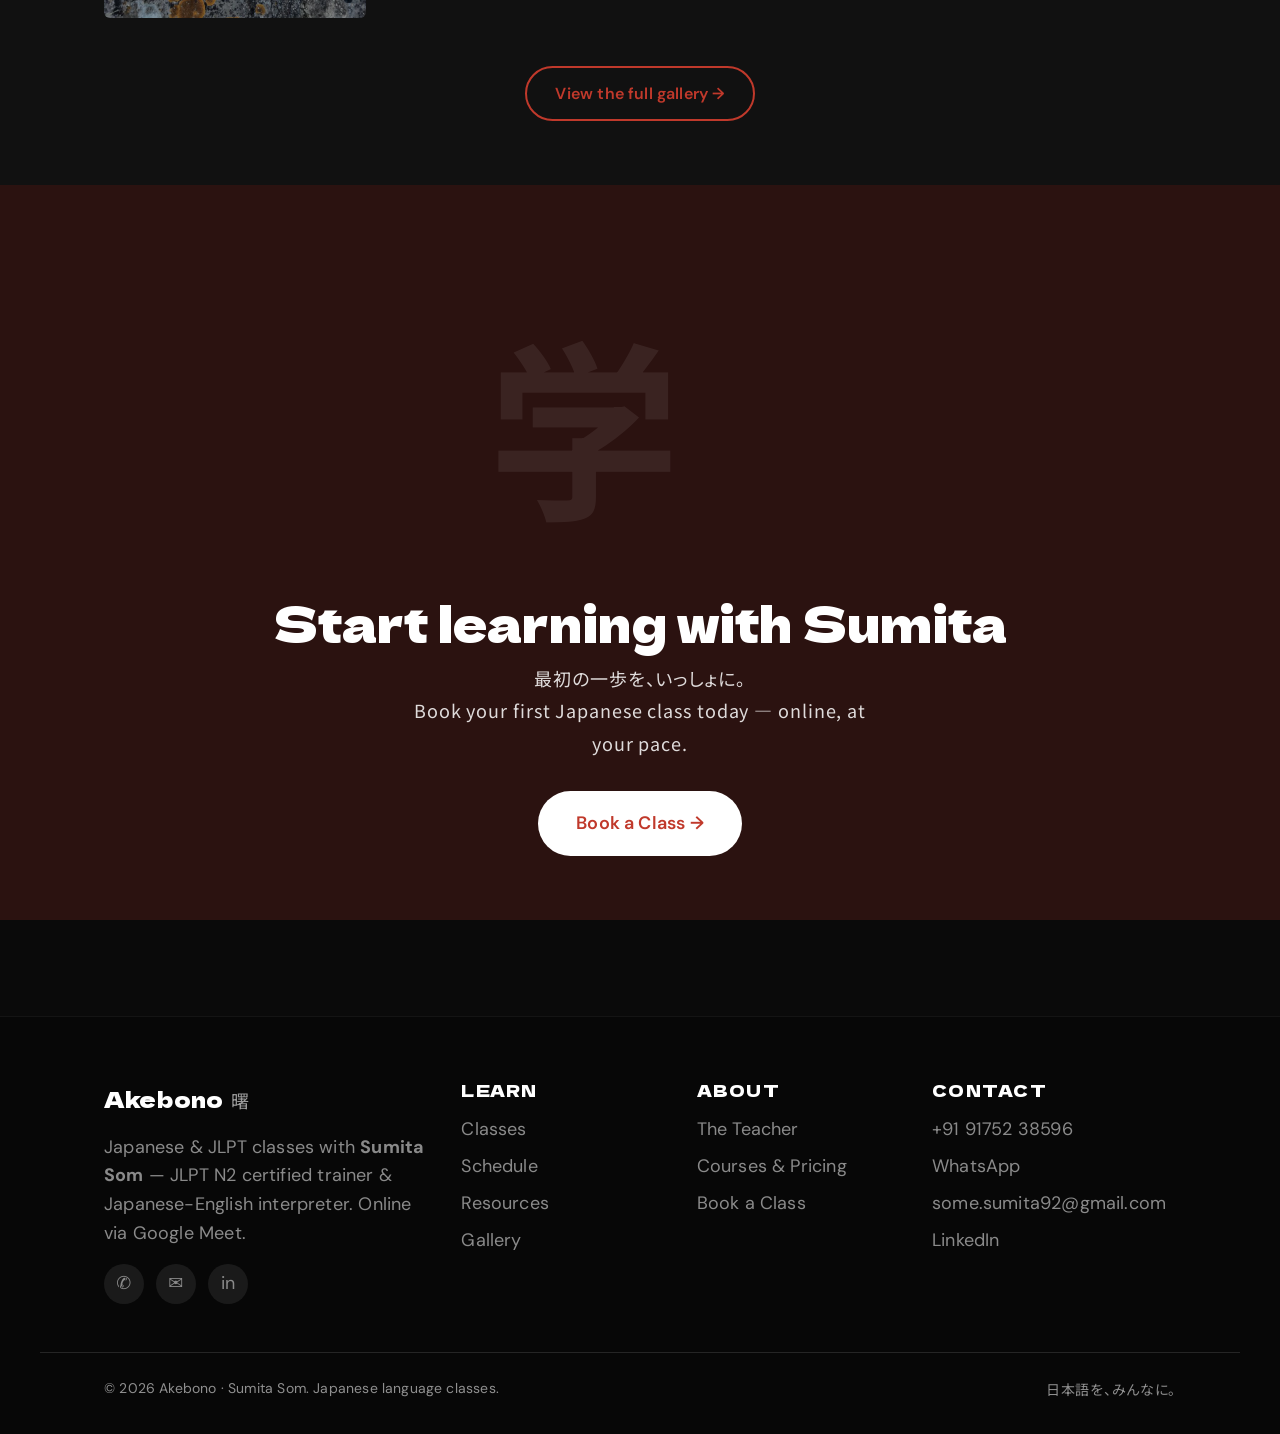
==== commit ebc98354: "testimonal and schedule" ====
--- a/index.html
+++ b/index.html
@@ -212,24 +212,36 @@
         </div>
         <div class="cards-grid reveal-group">
           <figure class="testimonial-card reveal">
-            <blockquote class="testimonial-card__quote">I went from zero to passing N5 in six months. Sumita makes every lesson feel easy and fun.</blockquote>
+            <blockquote class="testimonial-card__quote">Excellent Japanese teacher! The lessons are easy to understand, well-structured, and very engaging. The teacher is patient, supportive, and always encourages students to improve. I have gained confidence in speaking and understanding Japanese. Highly recommended!</blockquote>
             <figcaption class="testimonial-card__author">
-              <img class="testimonial-card__avatar" src="https://picsum.photos/seed/student-aiko/100/100" alt="" width="44" height="44" loading="lazy" />
-              <div><div class="testimonial-card__name">Aiko T.</div><div class="testimonial-card__role" lang="ja">N5合格 · Beginner</div></div>
+              <span class="testimonial-card__avatar" aria-hidden="true" style="display:grid;place-items:center;background:var(--color-accent-soft);color:var(--color-accent);font-family:var(--font-display);font-size:1.05rem;">M</span>
+              <div style="margin-right:auto;">
+                <div class="testimonial-card__name">Mohak</div>
+                <div class="testimonial-card__role" lang="ja">生徒 · Student</div>
+              </div>
+              <div aria-label="Rated 5 out of 5 stars" style="color:var(--color-gold);letter-spacing:1px;flex:none;">★★★★★</div>
             </figcaption>
           </figure>
           <figure class="testimonial-card reveal">
-            <blockquote class="testimonial-card__quote">The conversation practice gave me confidence I never had. I can finally chat with my in-laws in Japan!</blockquote>
+            <blockquote class="testimonial-card__quote">Felt enjoyed with classes — the classes weren’t just about learning from textbooks but were mostly interactive, such as Saturday Japanese movie sessions, self-intro challenges, and tests from time to time. Overall I used to look forward to every class.</blockquote>
             <figcaption class="testimonial-card__author">
-              <img class="testimonial-card__avatar" src="https://picsum.photos/seed/student-kenji/100/100" alt="" width="44" height="44" loading="lazy" />
-              <div><div class="testimonial-card__name">Kenji M.</div><div class="testimonial-card__role" lang="ja">会話クラス · Conversation</div></div>
+              <span class="testimonial-card__avatar" aria-hidden="true" style="display:grid;place-items:center;background:var(--color-accent-soft);color:var(--color-accent);font-family:var(--font-display);font-size:1.05rem;">A</span>
+              <div style="margin-right:auto;">
+                <div class="testimonial-card__name">Aditya</div>
+                <div class="testimonial-card__role" lang="ja">生徒 · Student</div>
+              </div>
+              <div aria-label="Rated 5 out of 5 stars" style="color:var(--color-gold);letter-spacing:1px;flex:none;">★★★★★</div>
             </figcaption>
           </figure>
           <figure class="testimonial-card reveal">
-            <blockquote class="testimonial-card__quote">Warm, patient, and so well organised. Her interpreter’s eye makes the Japanese feel real. ありがとう！</blockquote>
+            <blockquote class="testimonial-card__quote">Sumita sensei has a wonderful way of making Japanese feel approachable. From the very first class I felt at ease — the pace is just right and she never makes you feel lost. My reading speed has improved more in two months than I expected. Definitely the best decision I made for my Japanese learning journey.</blockquote>
             <figcaption class="testimonial-card__author">
-              <img class="testimonial-card__avatar" src="https://picsum.photos/seed/student-yuki/100/100" alt="" width="44" height="44" loading="lazy" />
-              <div><div class="testimonial-card__name">Yuki S.</div><div class="testimonial-card__role" lang="ja">N3準備 · Intermediate</div></div>
+              <span class="testimonial-card__avatar" aria-hidden="true" style="display:grid;place-items:center;background:var(--color-accent-soft);color:var(--color-accent);font-family:var(--font-display);font-size:1.05rem;">N</span>
+              <div style="margin-right:auto;">
+                <div class="testimonial-card__name">Nilanjana</div>
+                <div class="testimonial-card__role" lang="ja">生徒 · Student</div>
+              </div>
+              <div aria-label="Rated 5 out of 5 stars" style="color:var(--color-gold);letter-spacing:1px;flex:none;">★★★★★</div>
             </figcaption>
           </figure>
         </div>
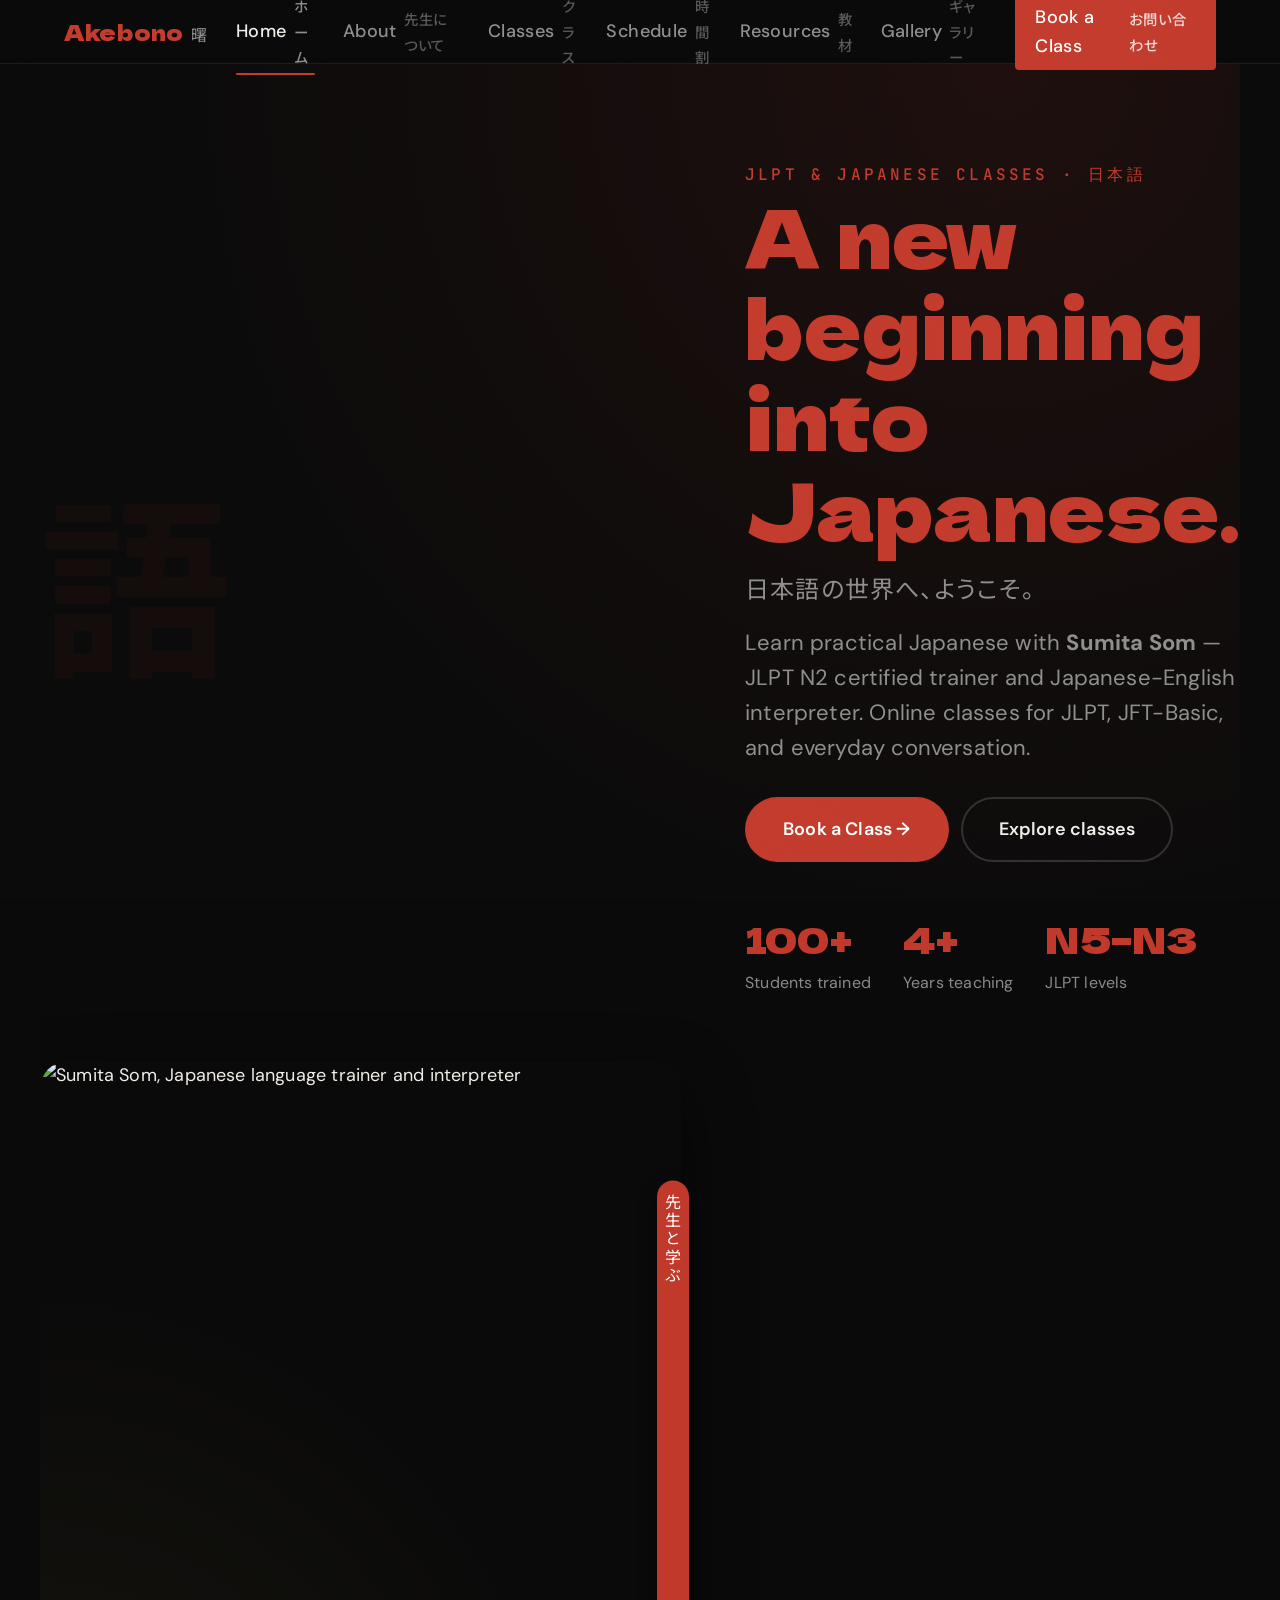
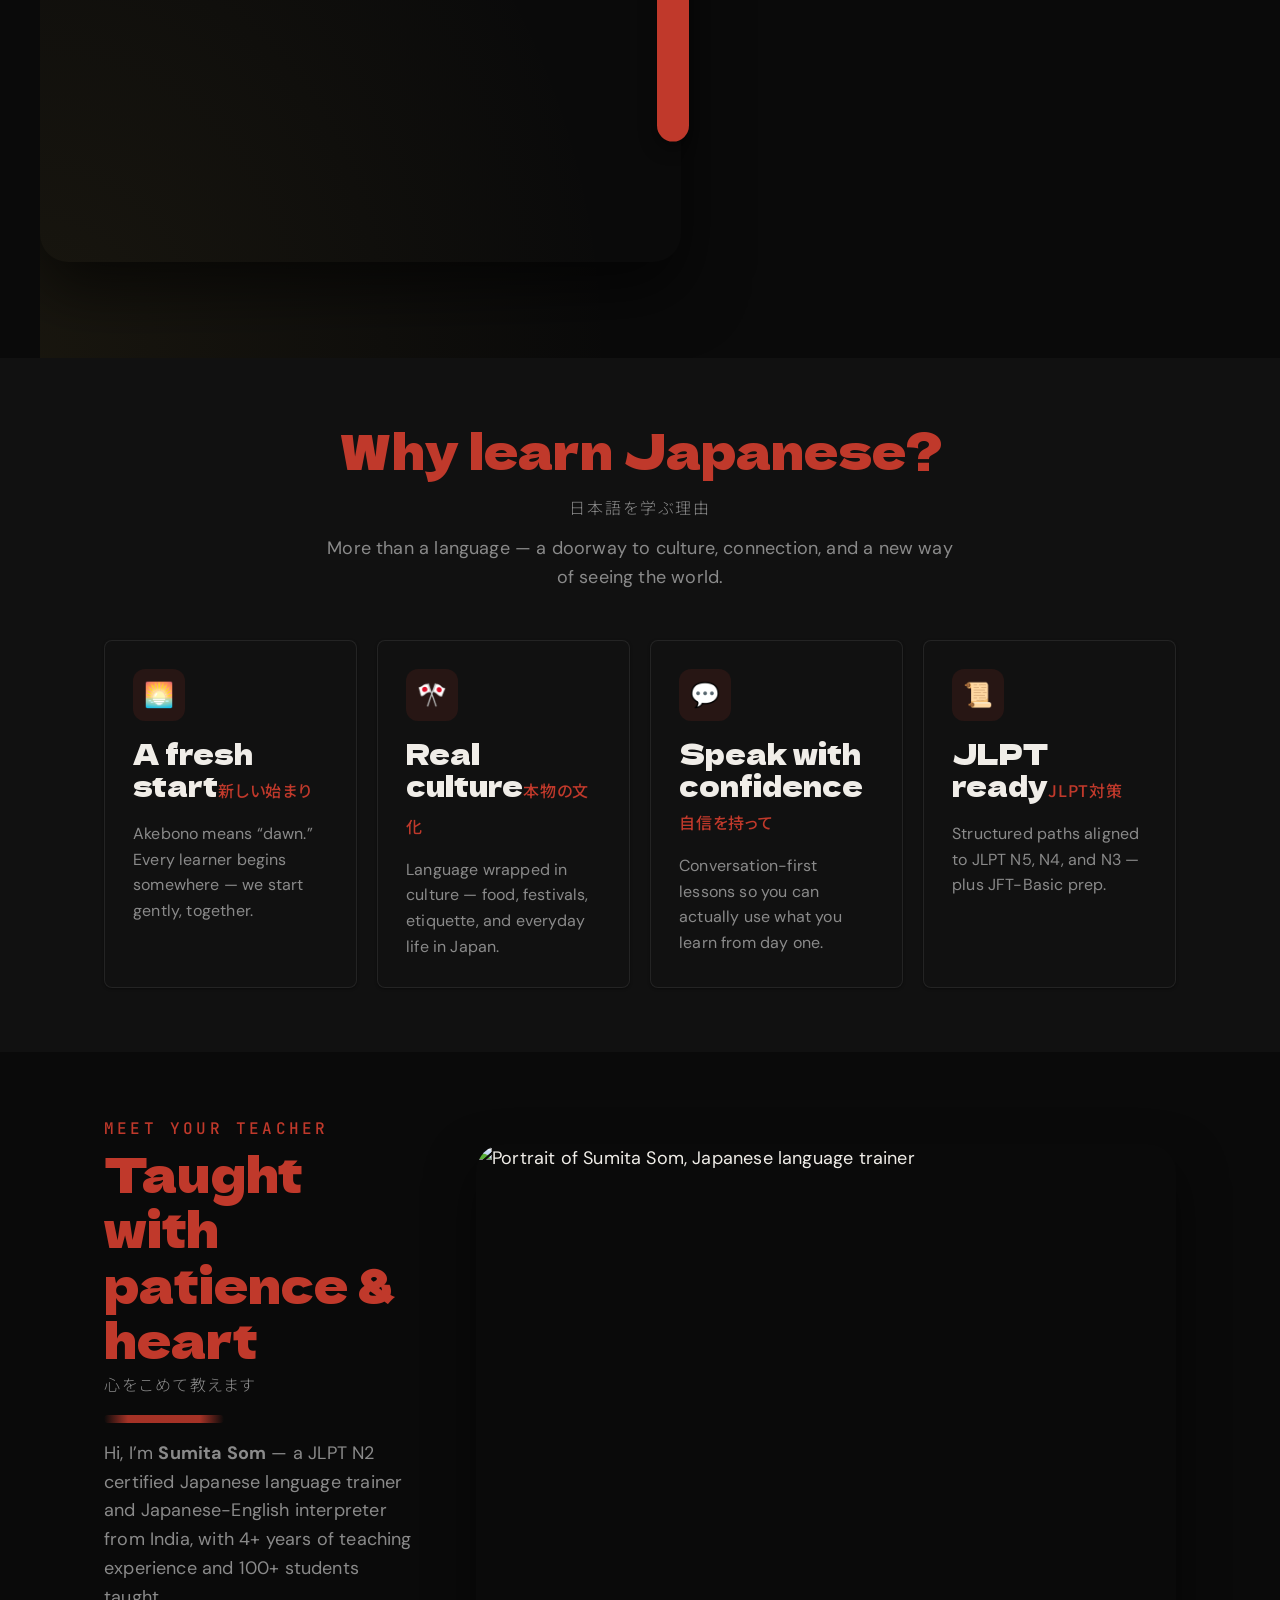
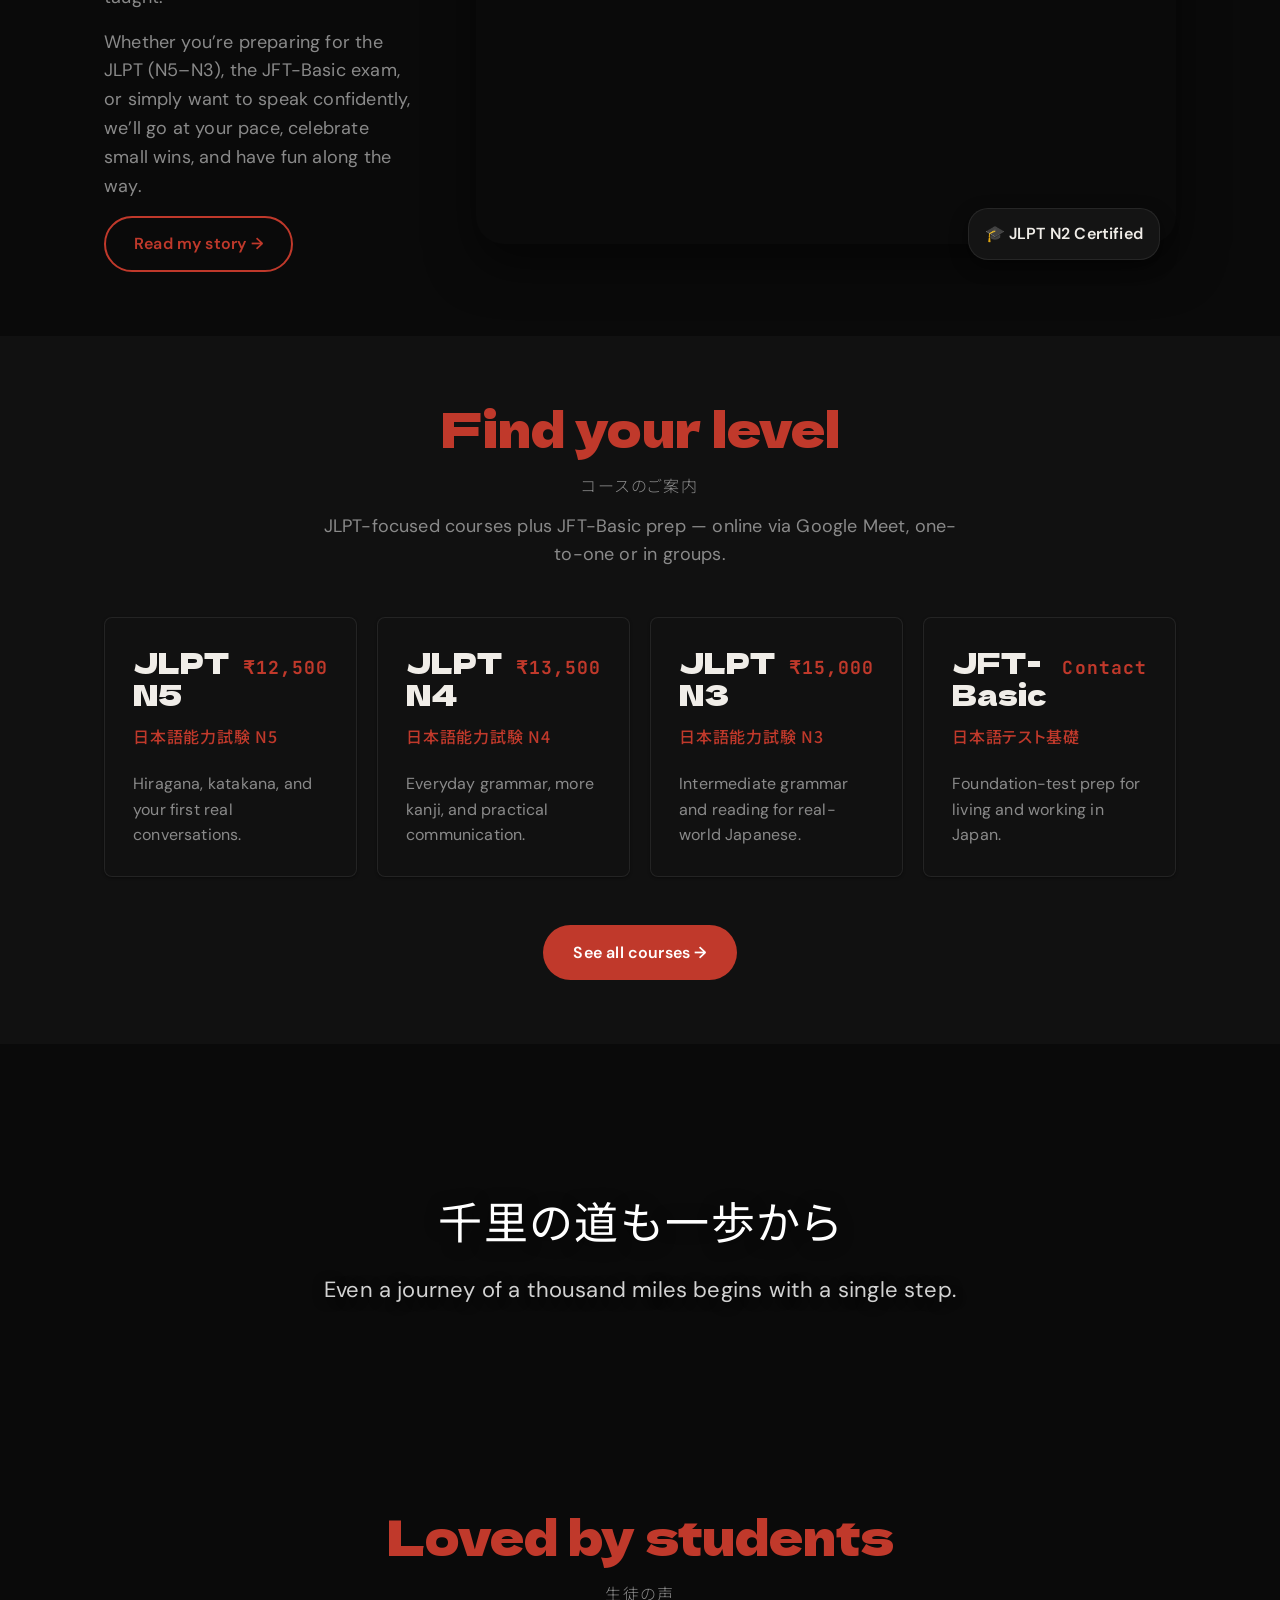
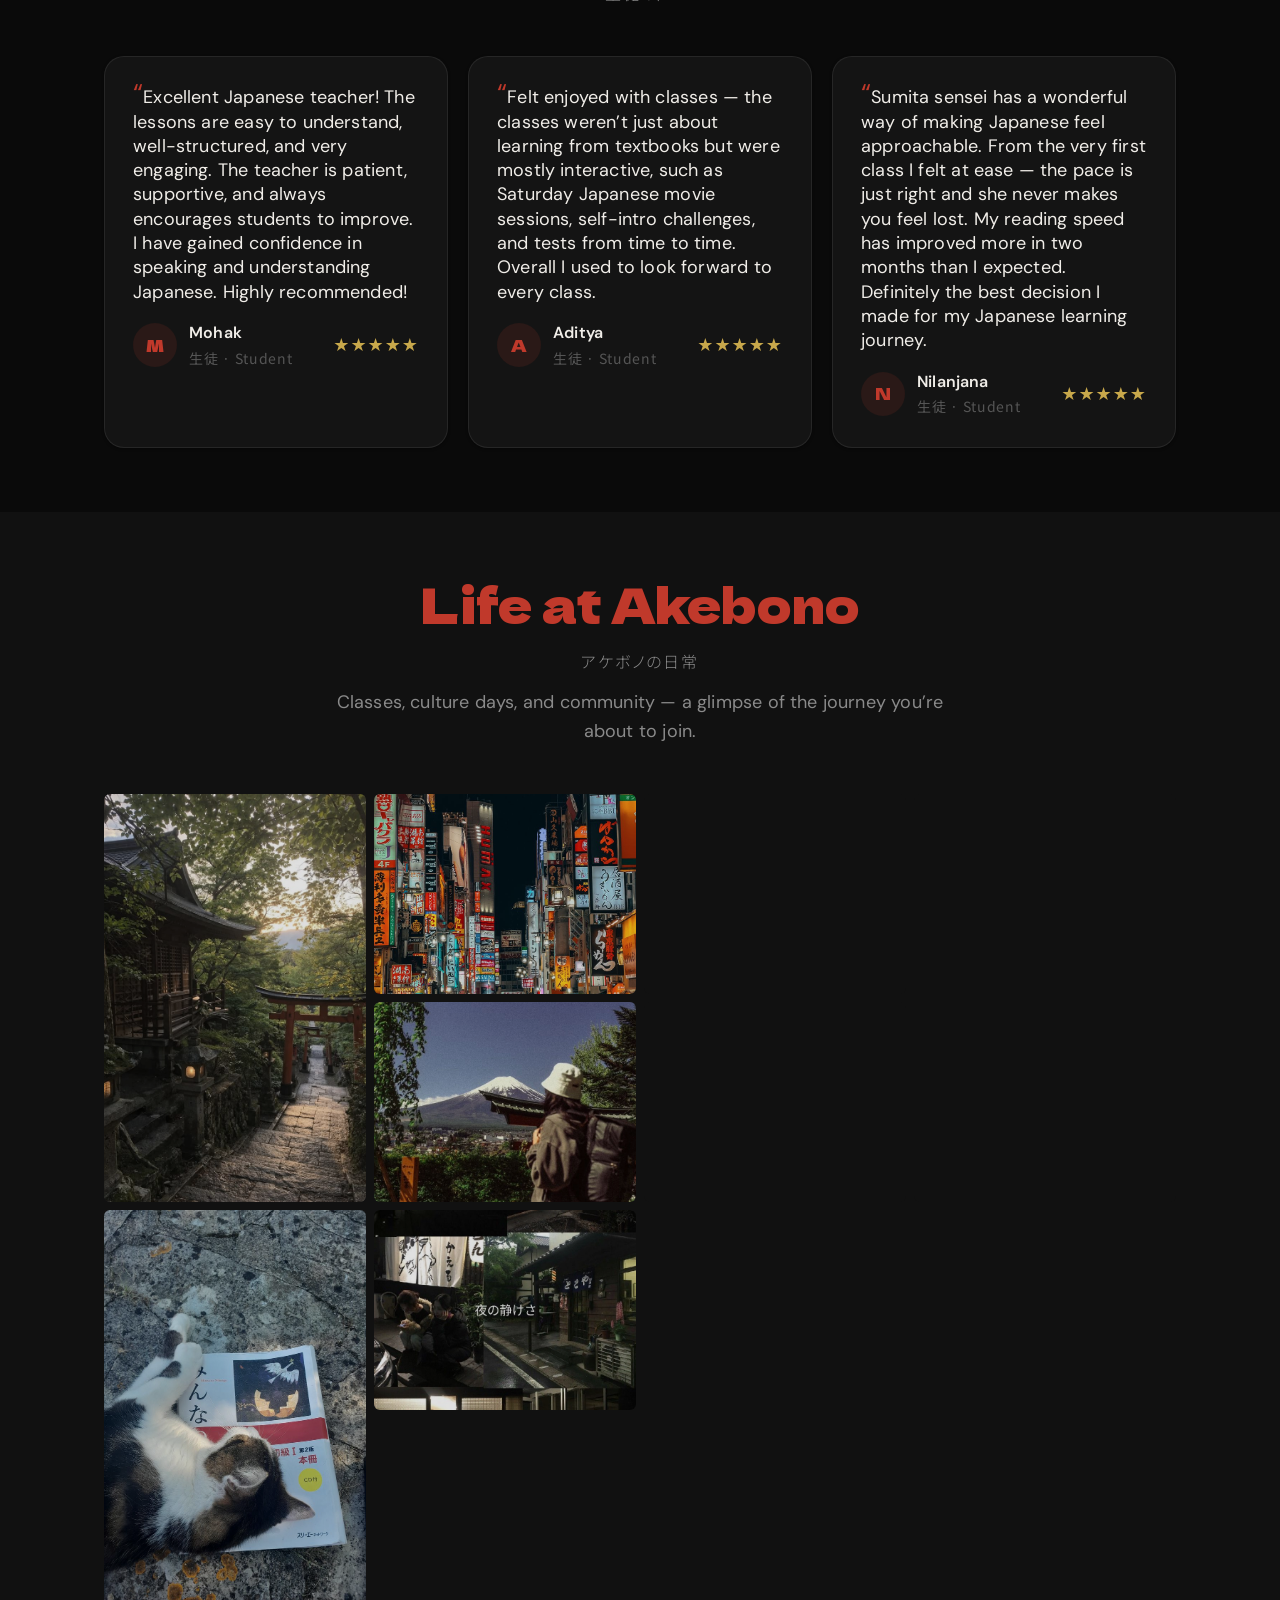
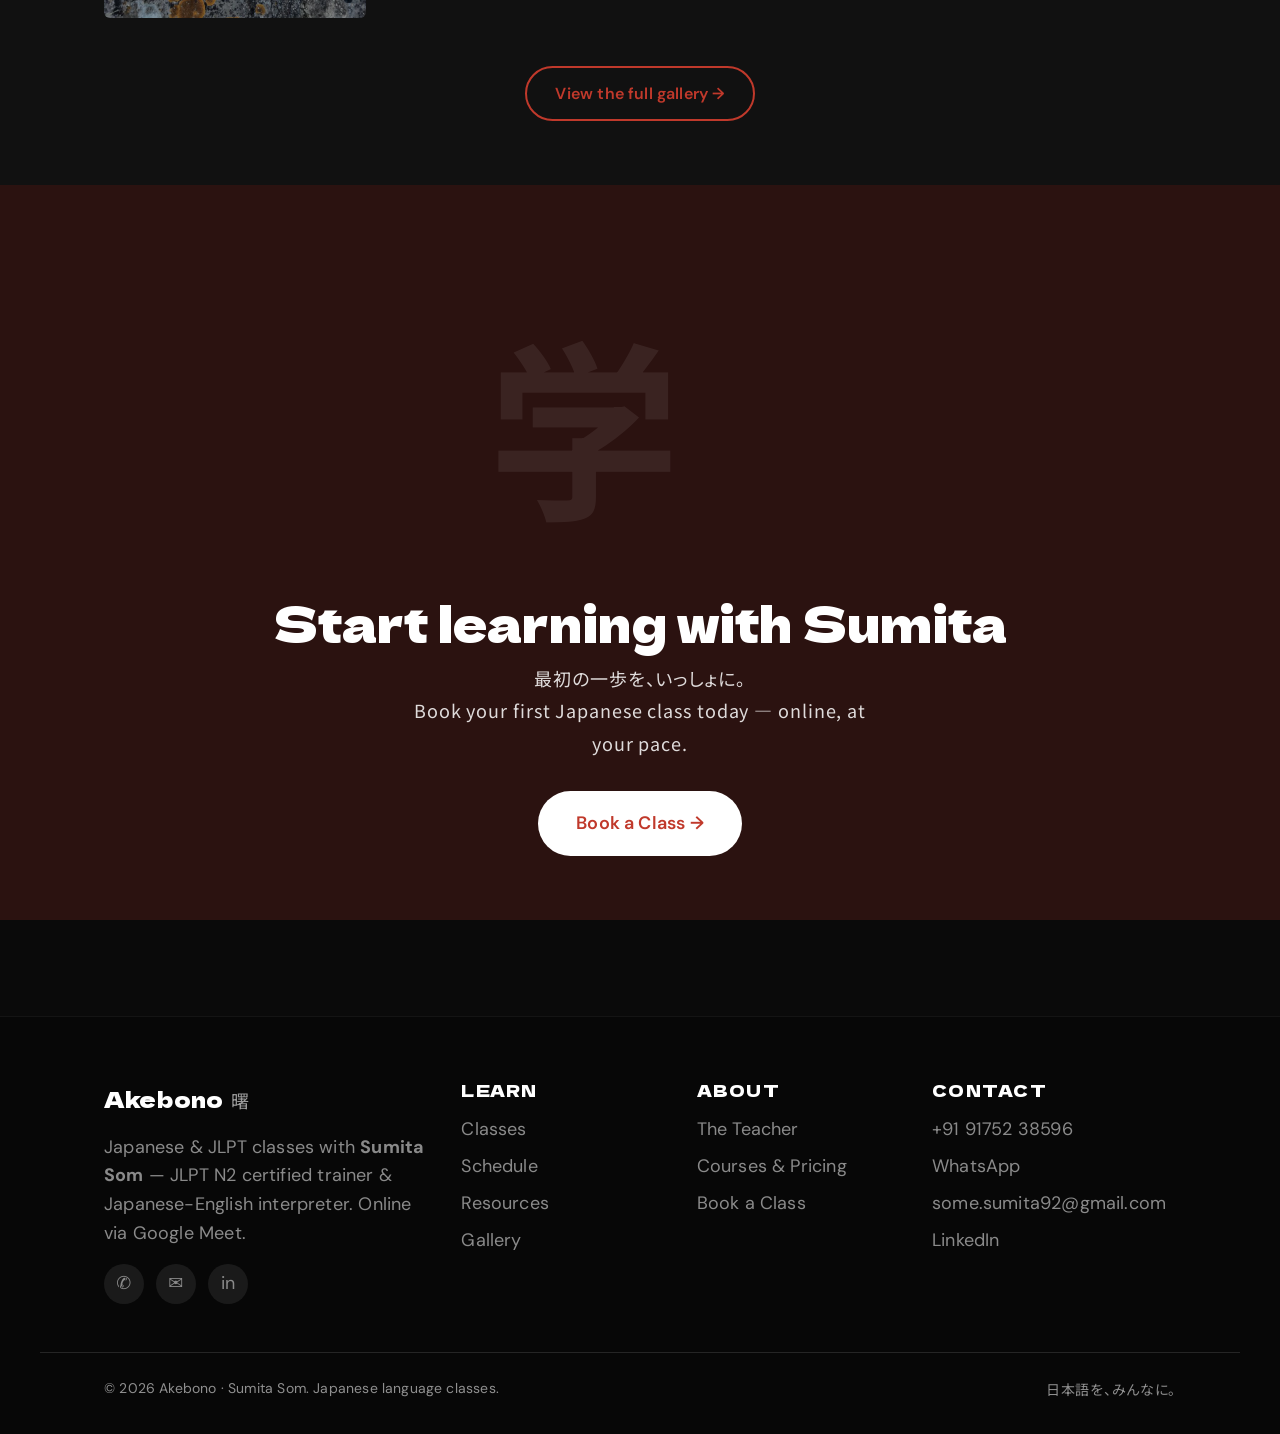
==== commit 3418ddd4: "added linkedin on changed files" ====
--- a/index.html
+++ b/index.html
@@ -310,8 +310,7 @@
         <div class="footer__social">
           <a href="https://wa.me/919175238596" aria-label="WhatsApp Sumita Som">✆</a>
           <a href="mailto:some.sumita92@gmail.com" aria-label="Email Sumita Som">✉</a>
-          <!-- TODO: Replace with Sumita's actual LinkedIn URL -->
-          <a href="#" aria-label="LinkedIn (coming soon)">in</a>
+          <a href="https://www.linkedin.com/in/sumita-som-98b6471b0/" aria-label="LinkedIn">in</a>
         </div>
       </div>
       <div>
@@ -337,8 +336,7 @@
           <li><a href="tel:+919175238596">+91 91752 38596</a></li>
           <li><a href="https://wa.me/919175238596">WhatsApp</a></li>
           <li><a href="mailto:some.sumita92@gmail.com">some.sumita92@gmail.com</a></li>
-          <!-- TODO: Replace with Sumita's actual LinkedIn URL -->
-          <li><a href="#">LinkedIn</a></li>
+          <li><a href="https://www.linkedin.com/in/sumita-som-98b6471b0/">LinkedIn</a></li>
         </ul>
       </div>
     </div>
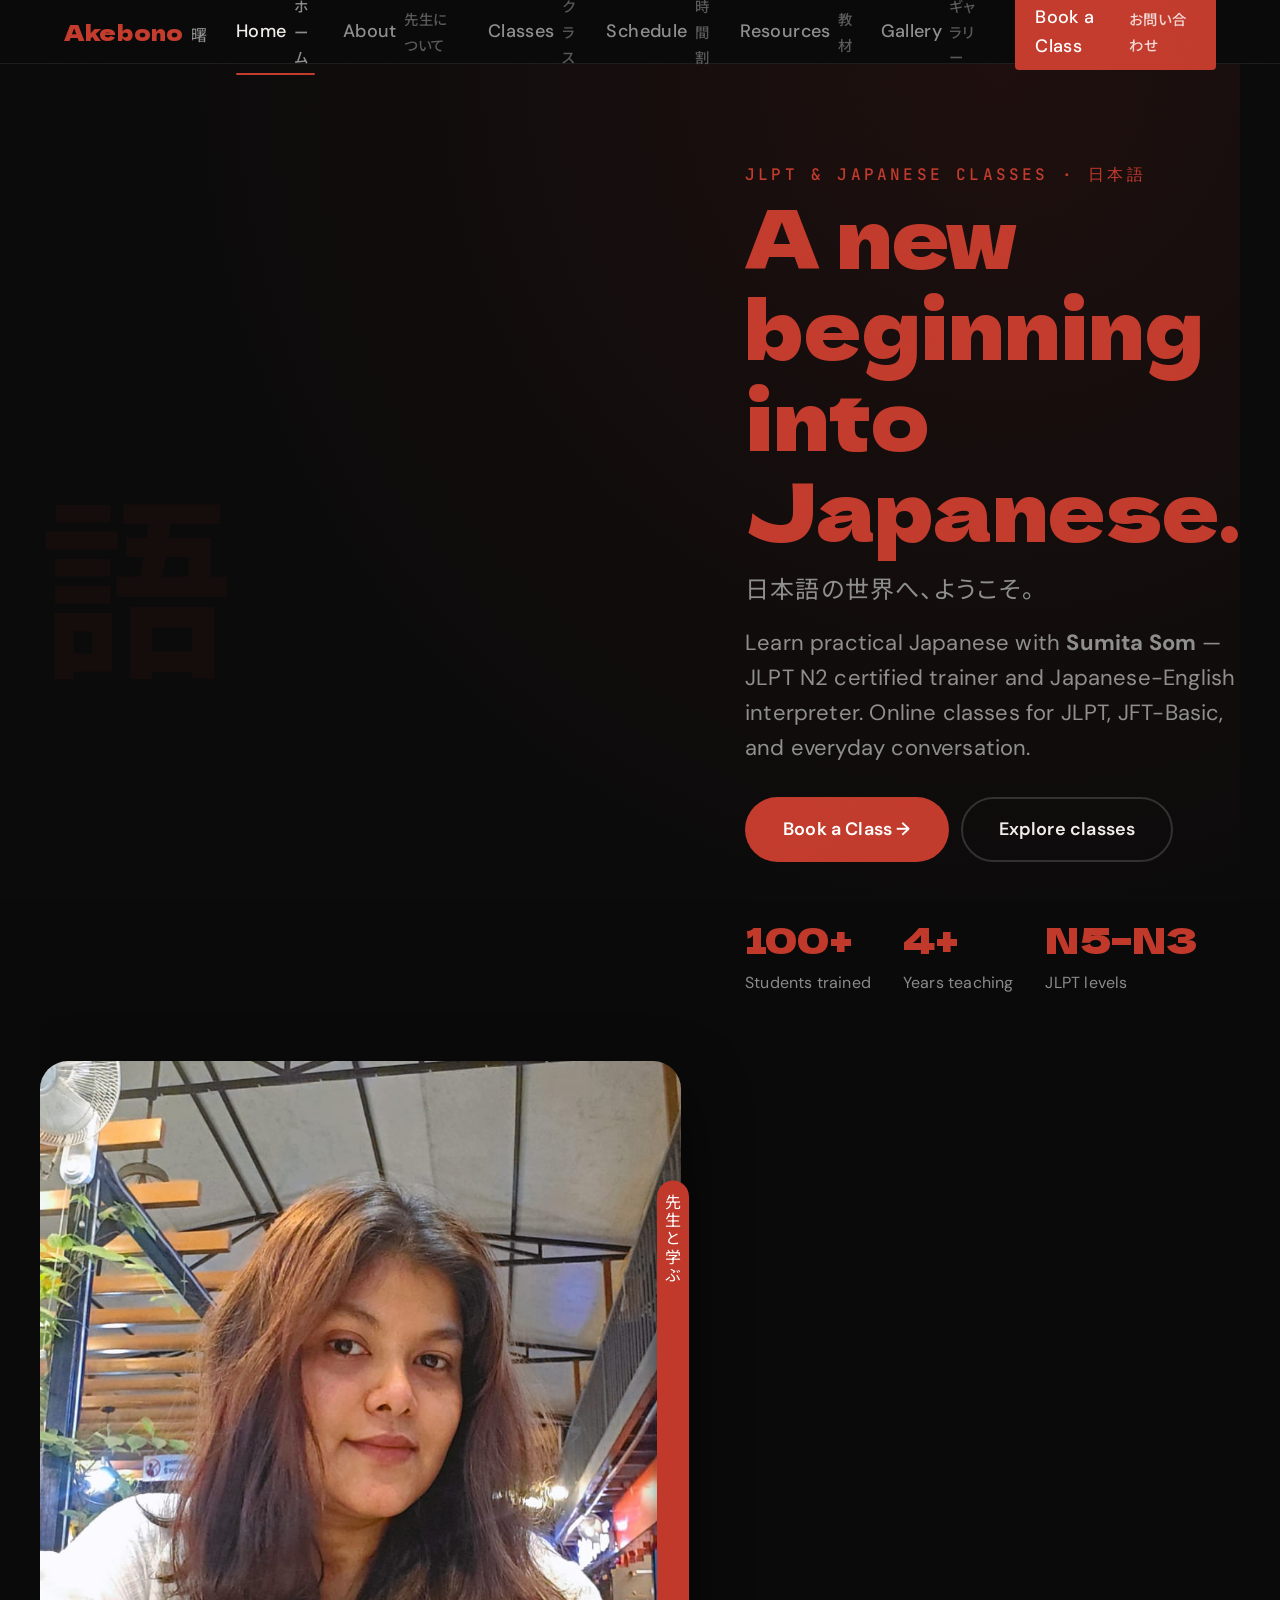
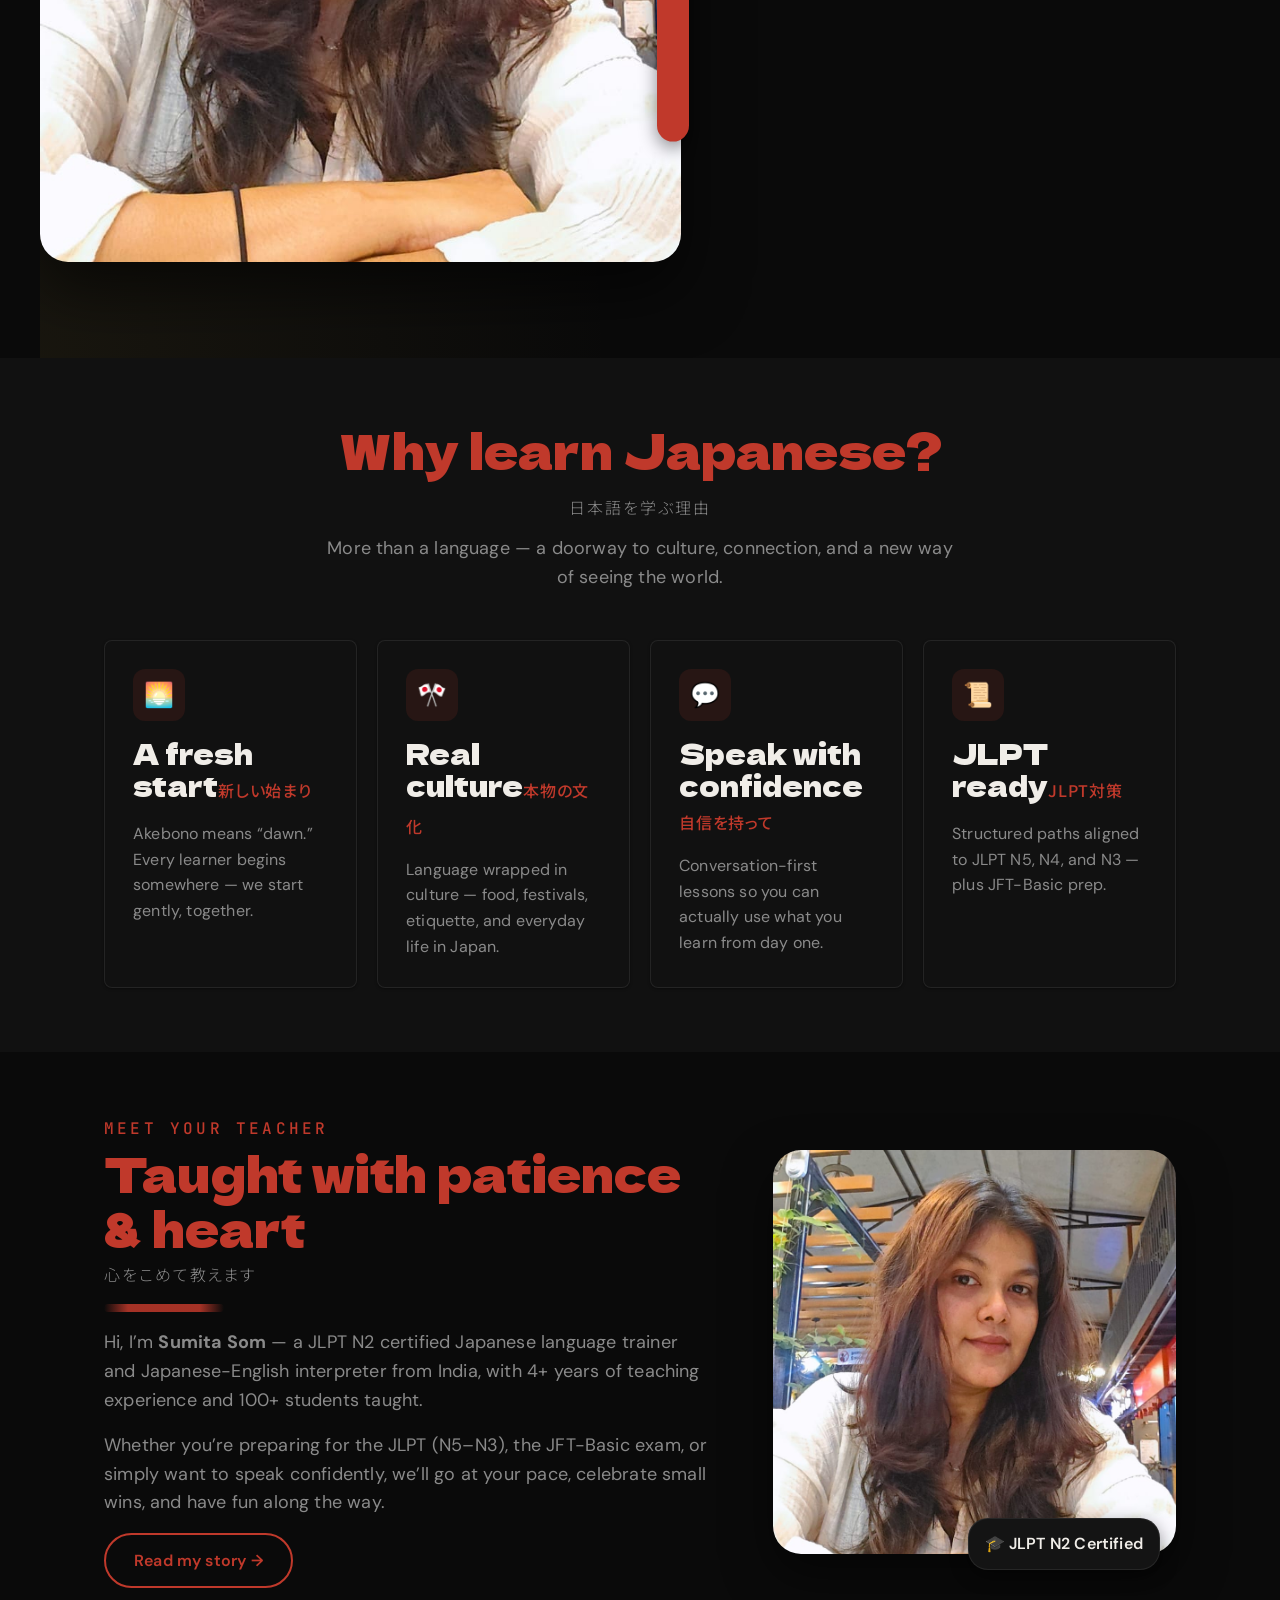
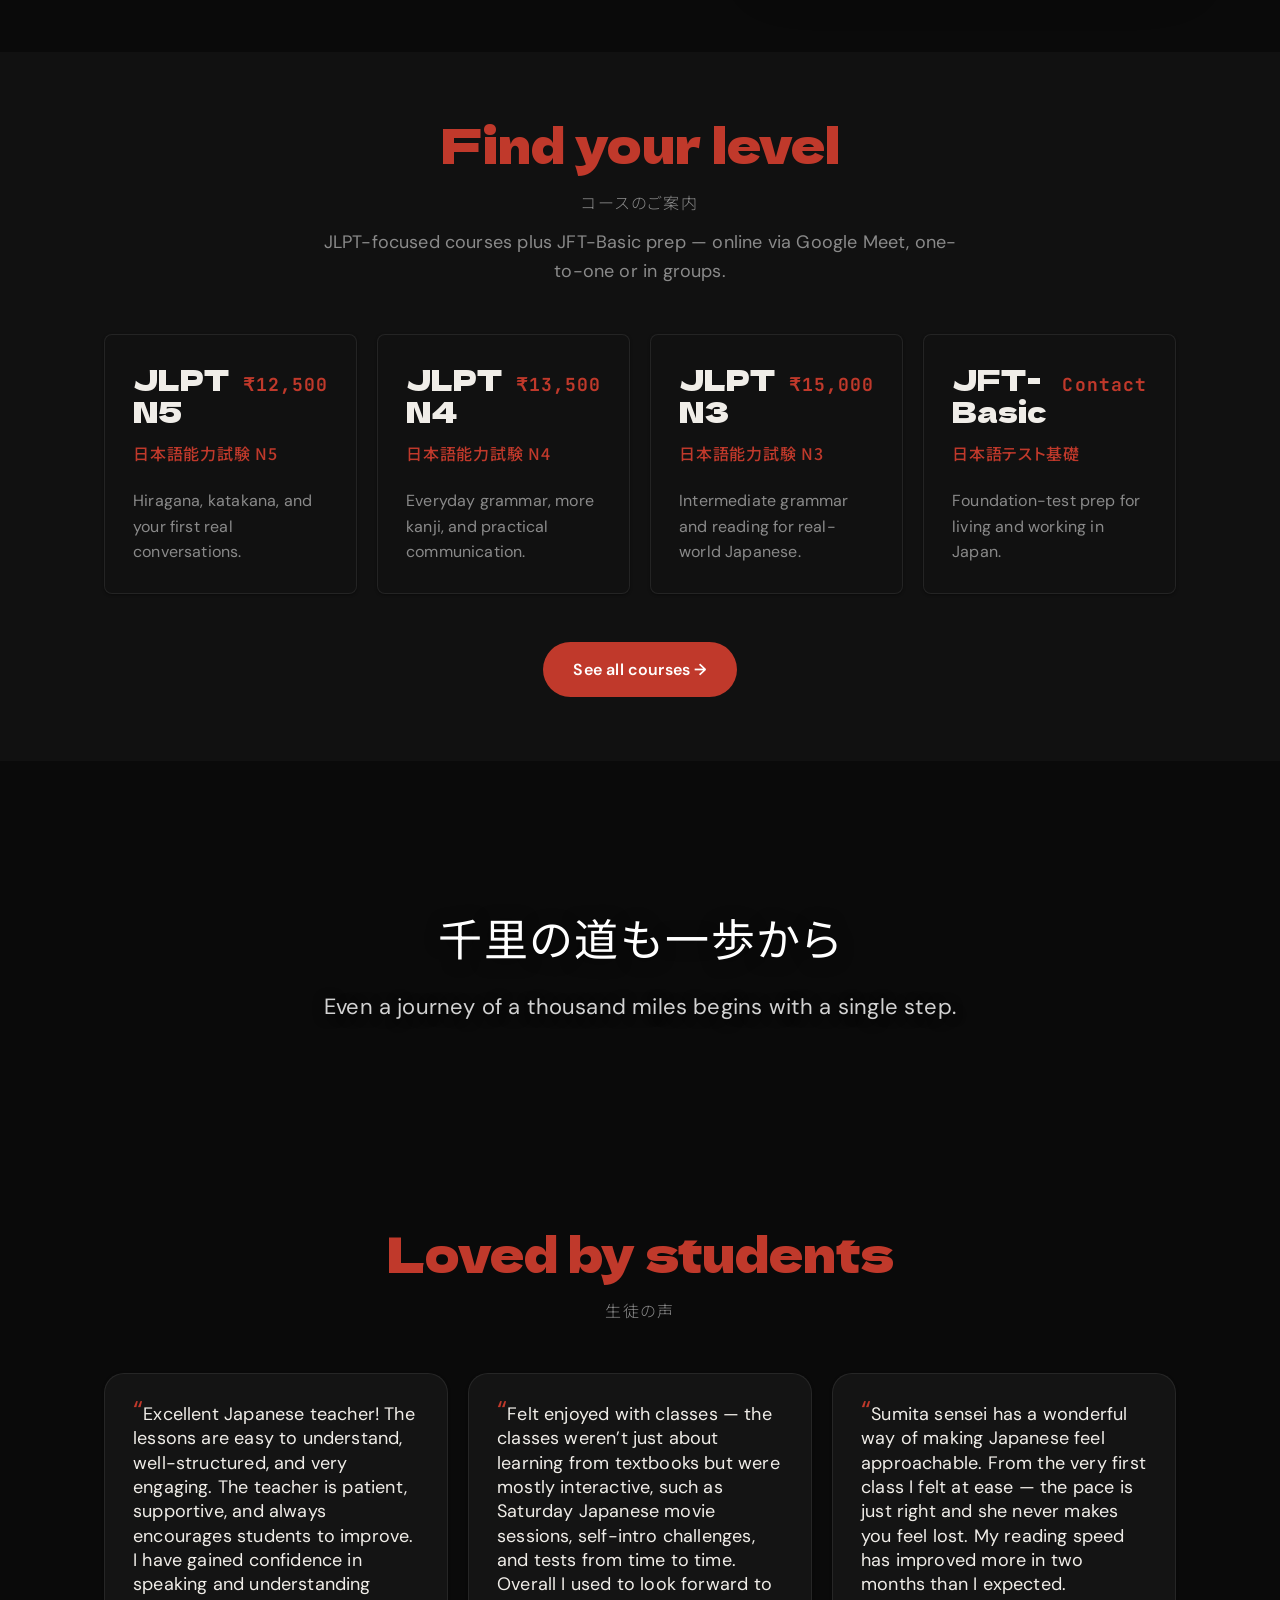
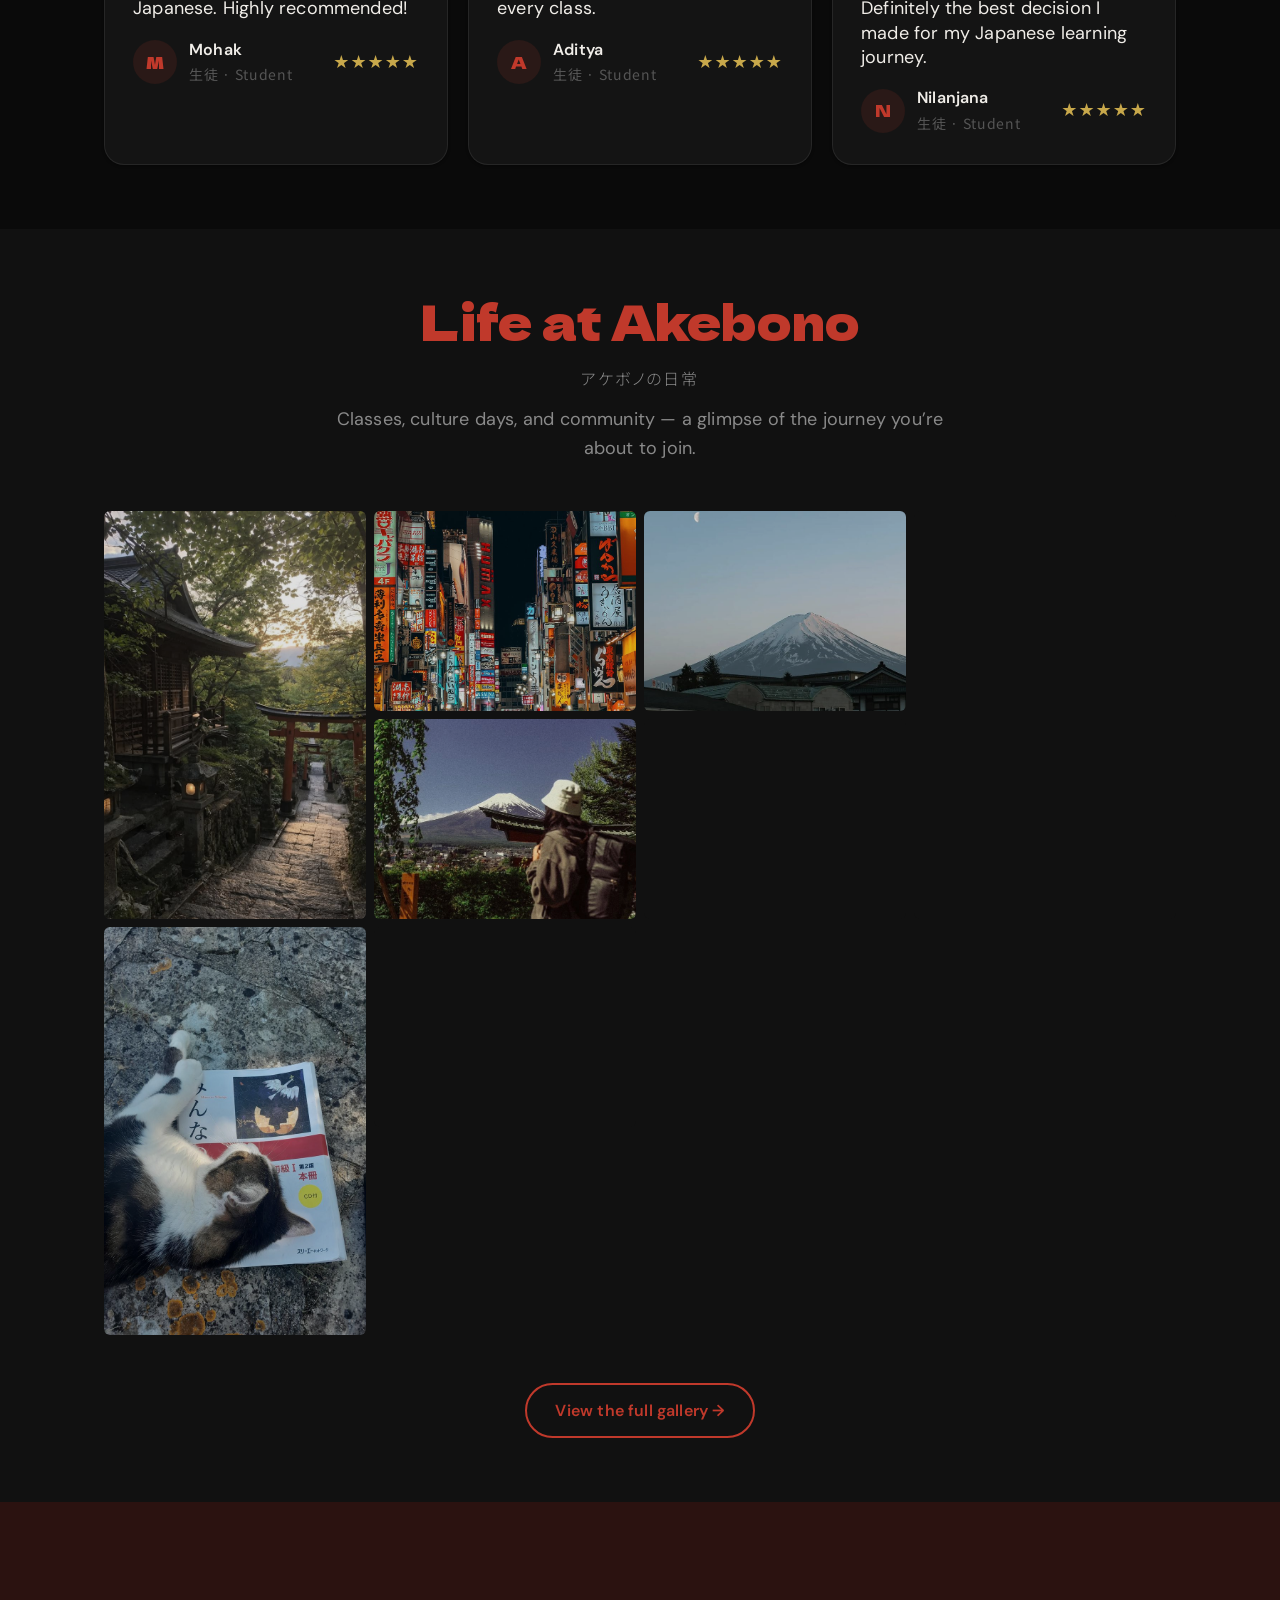
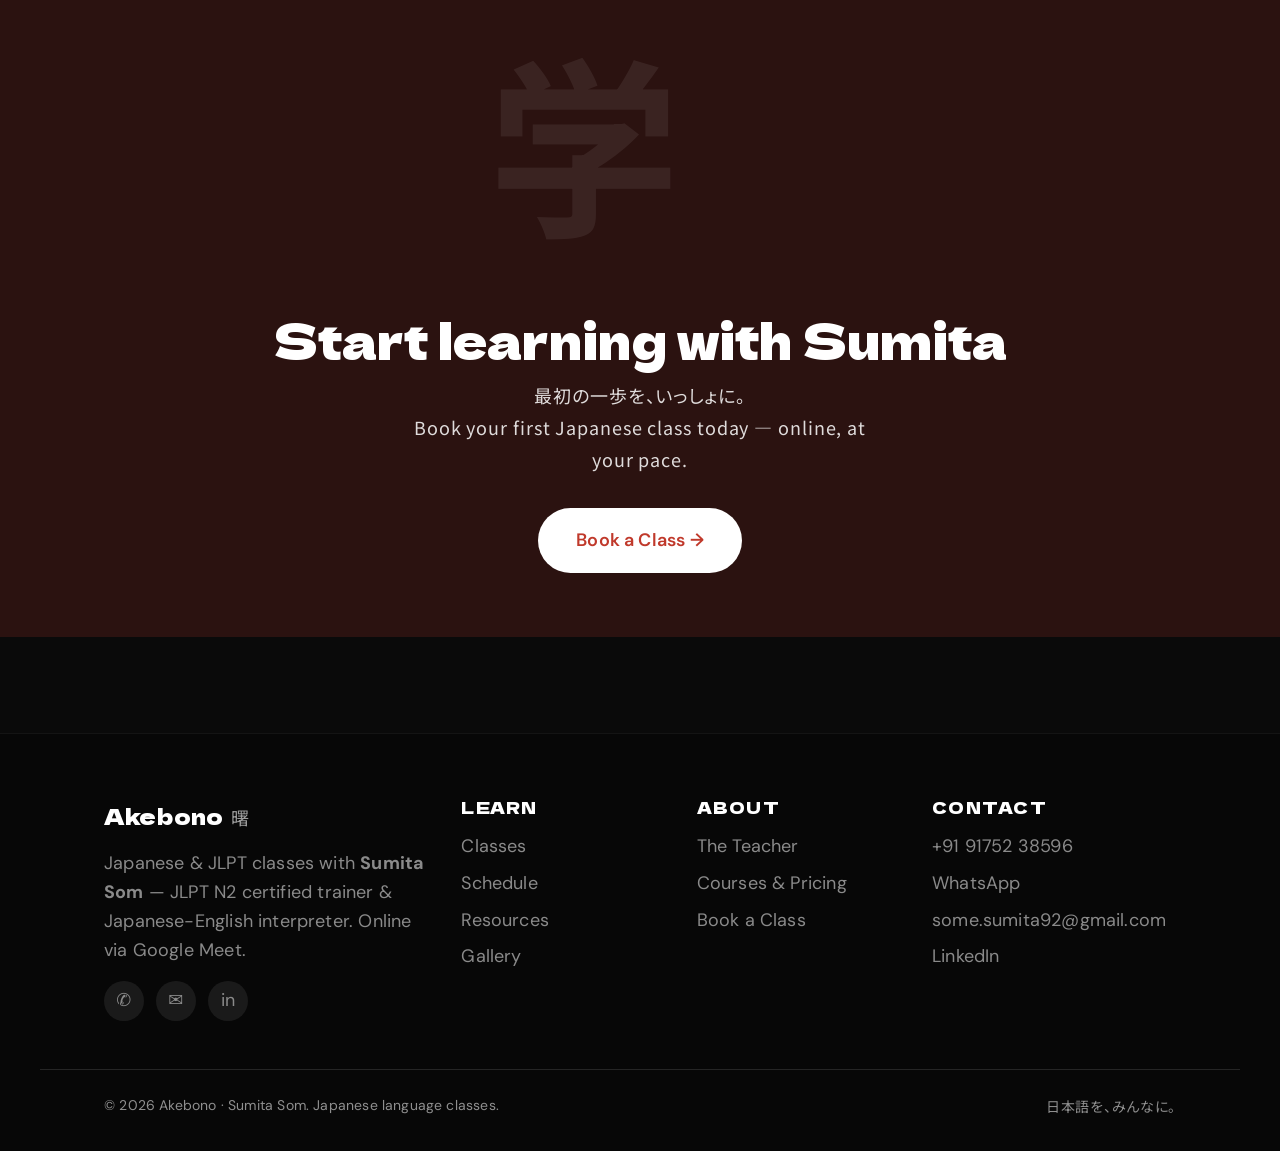
==== commit 0401ebe5: "added profile" ====
--- a/index.html
+++ b/index.html
@@ -83,9 +83,9 @@
       </div>
       <div class="hero__media">
         <img class="hero__image"
-             src="https://picsum.photos/seed/sensei-hero/800/1000"
-             alt="Sumita Som, Japanese language trainer and interpreter"
-             width="800" height="1000" decoding="async" fetchpriority="high" />
+             src="images/profile/sumita-som.jpeg"
+             alt="Sumita Som — Japanese Language Teacher"
+             width="800" height="1000" loading="eager" decoding="async" fetchpriority="high" />
         <span class="hero__vertical-strip vertical-ja" lang="ja" aria-hidden="true">先生と学ぶ</span>
       </div>
     </section>
@@ -147,8 +147,8 @@
         </div>
         <div class="about-teaser__media reveal reveal--right">
           <img class="about-teaser__image"
-               src="https://picsum.photos/seed/sensei-portrait/700/700"
-               alt="Portrait of Sumita Som, Japanese language trainer"
+               src="images/profile/sumita-som.jpeg"
+               alt="Sumita Som — Japanese Language Teacher"
                width="700" height="700" loading="lazy" decoding="async" />
           <span class="about-teaser__badge">🎓 JLPT N2 Certified</span>
         </div>
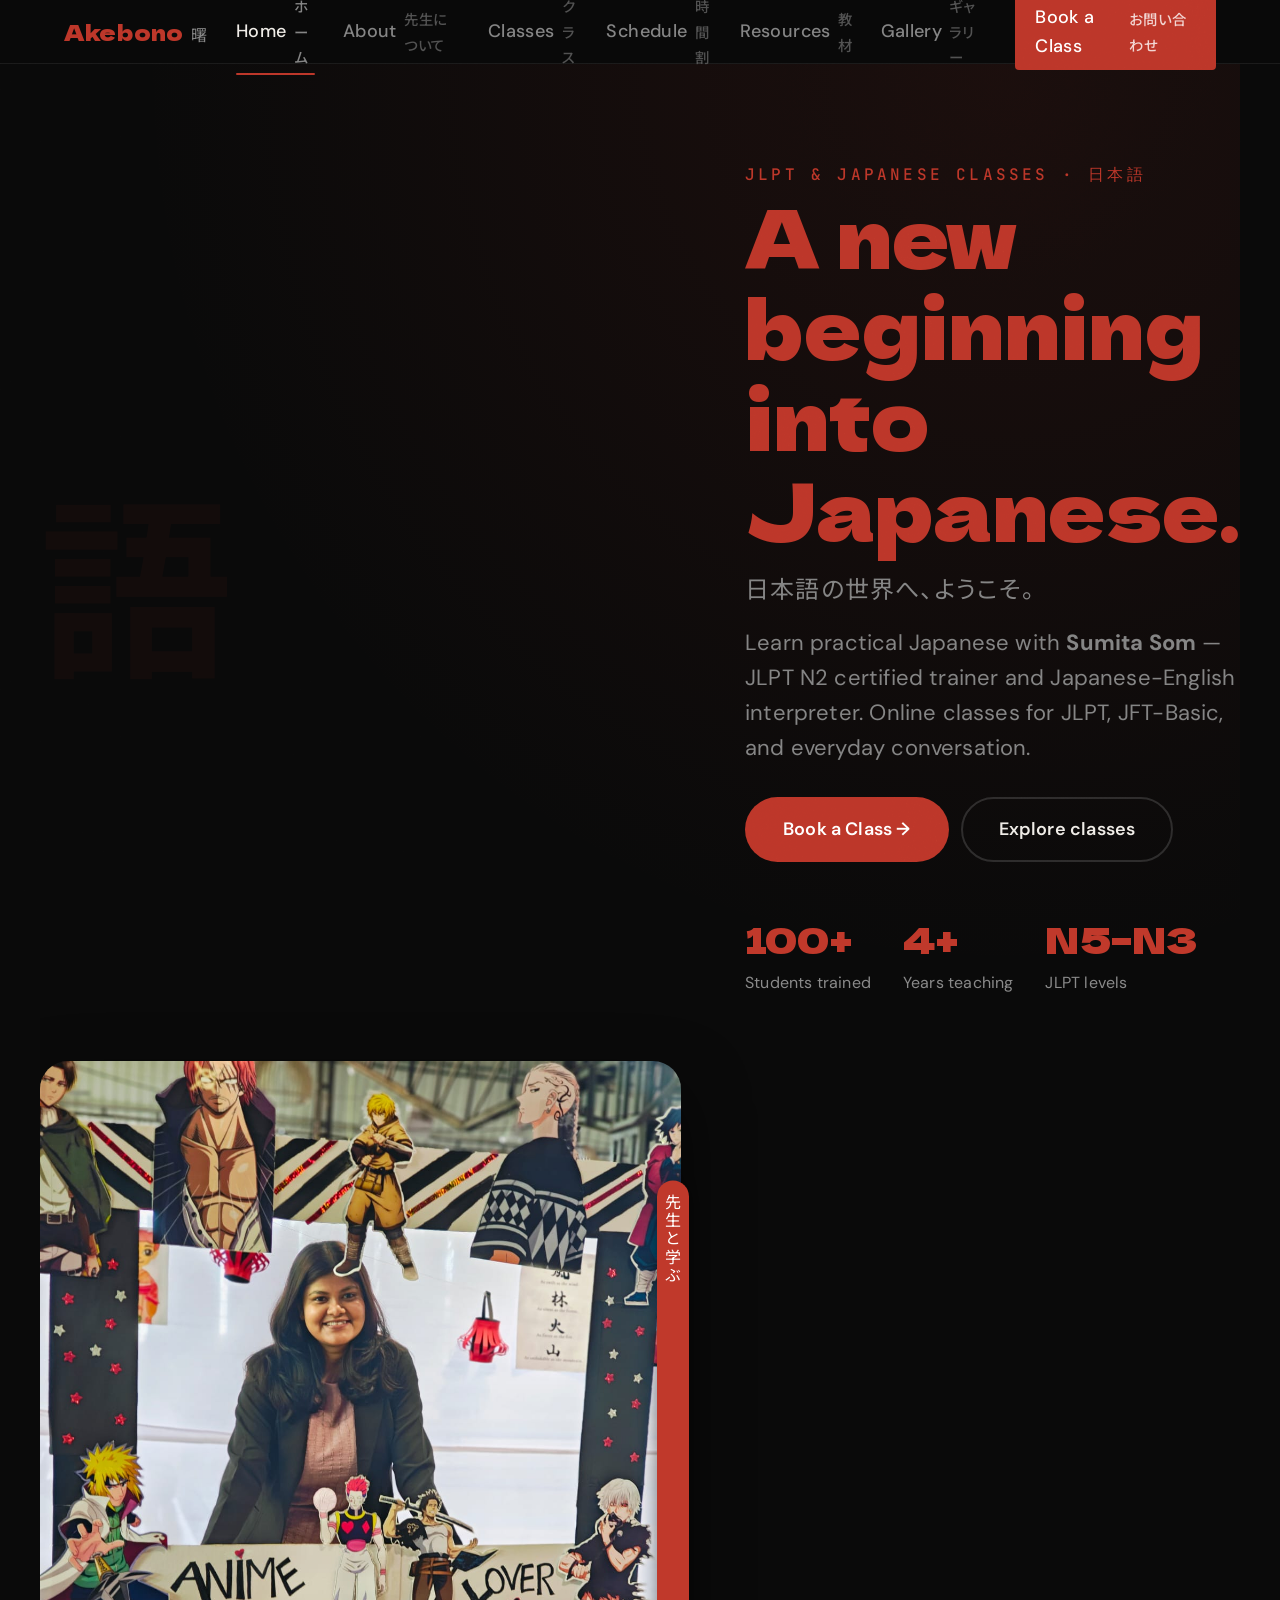
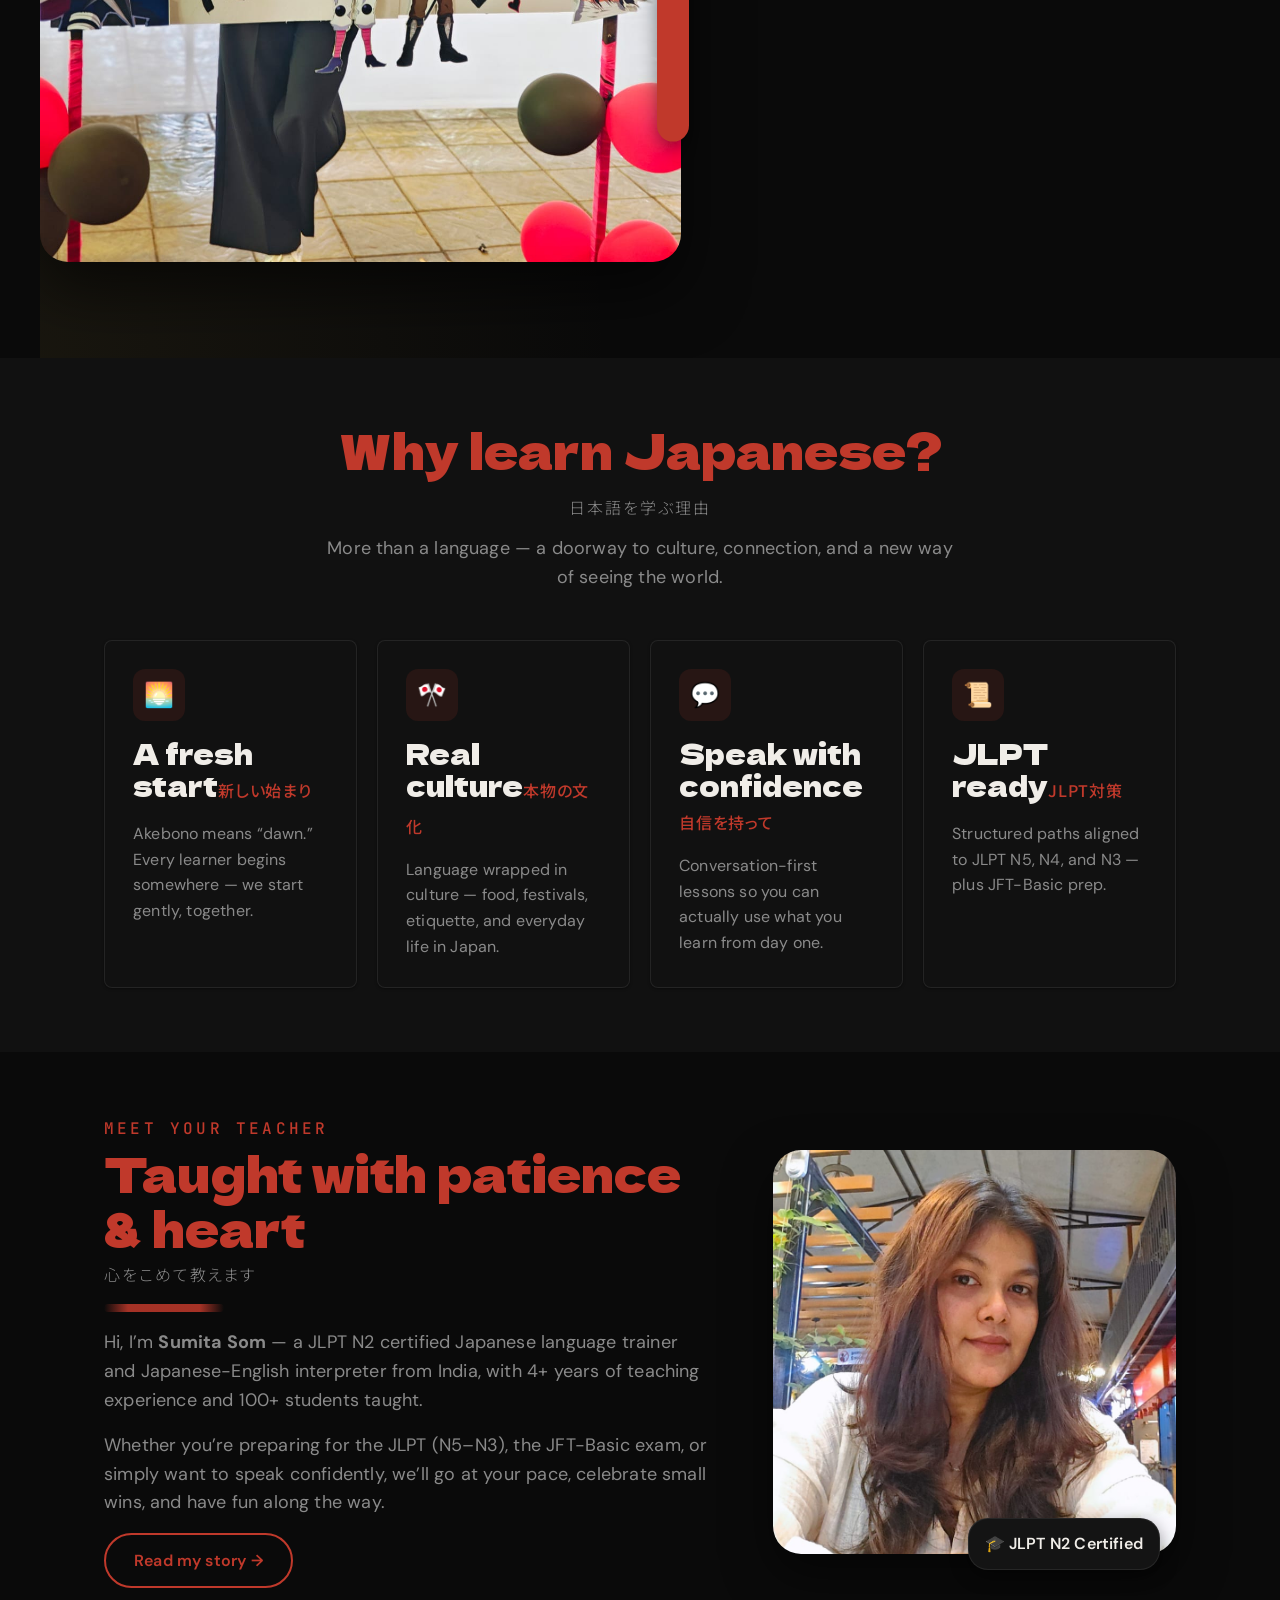
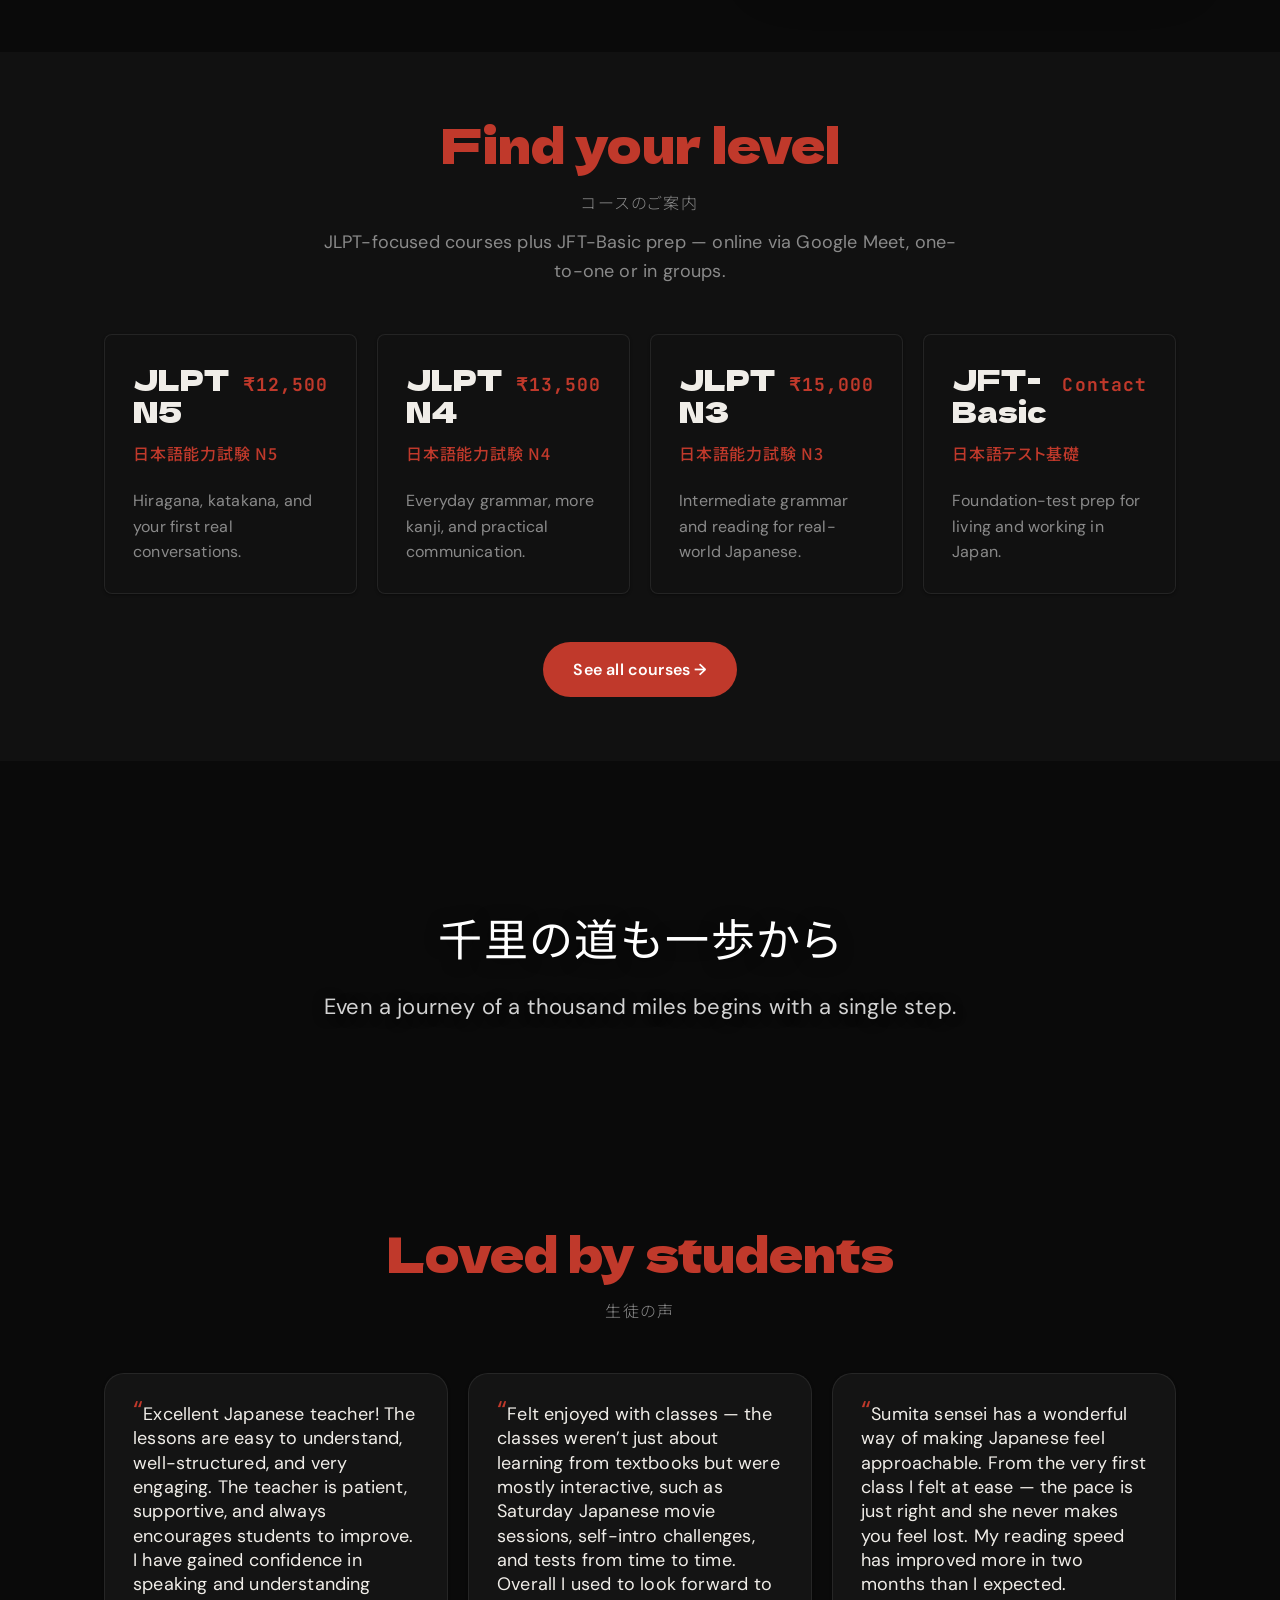
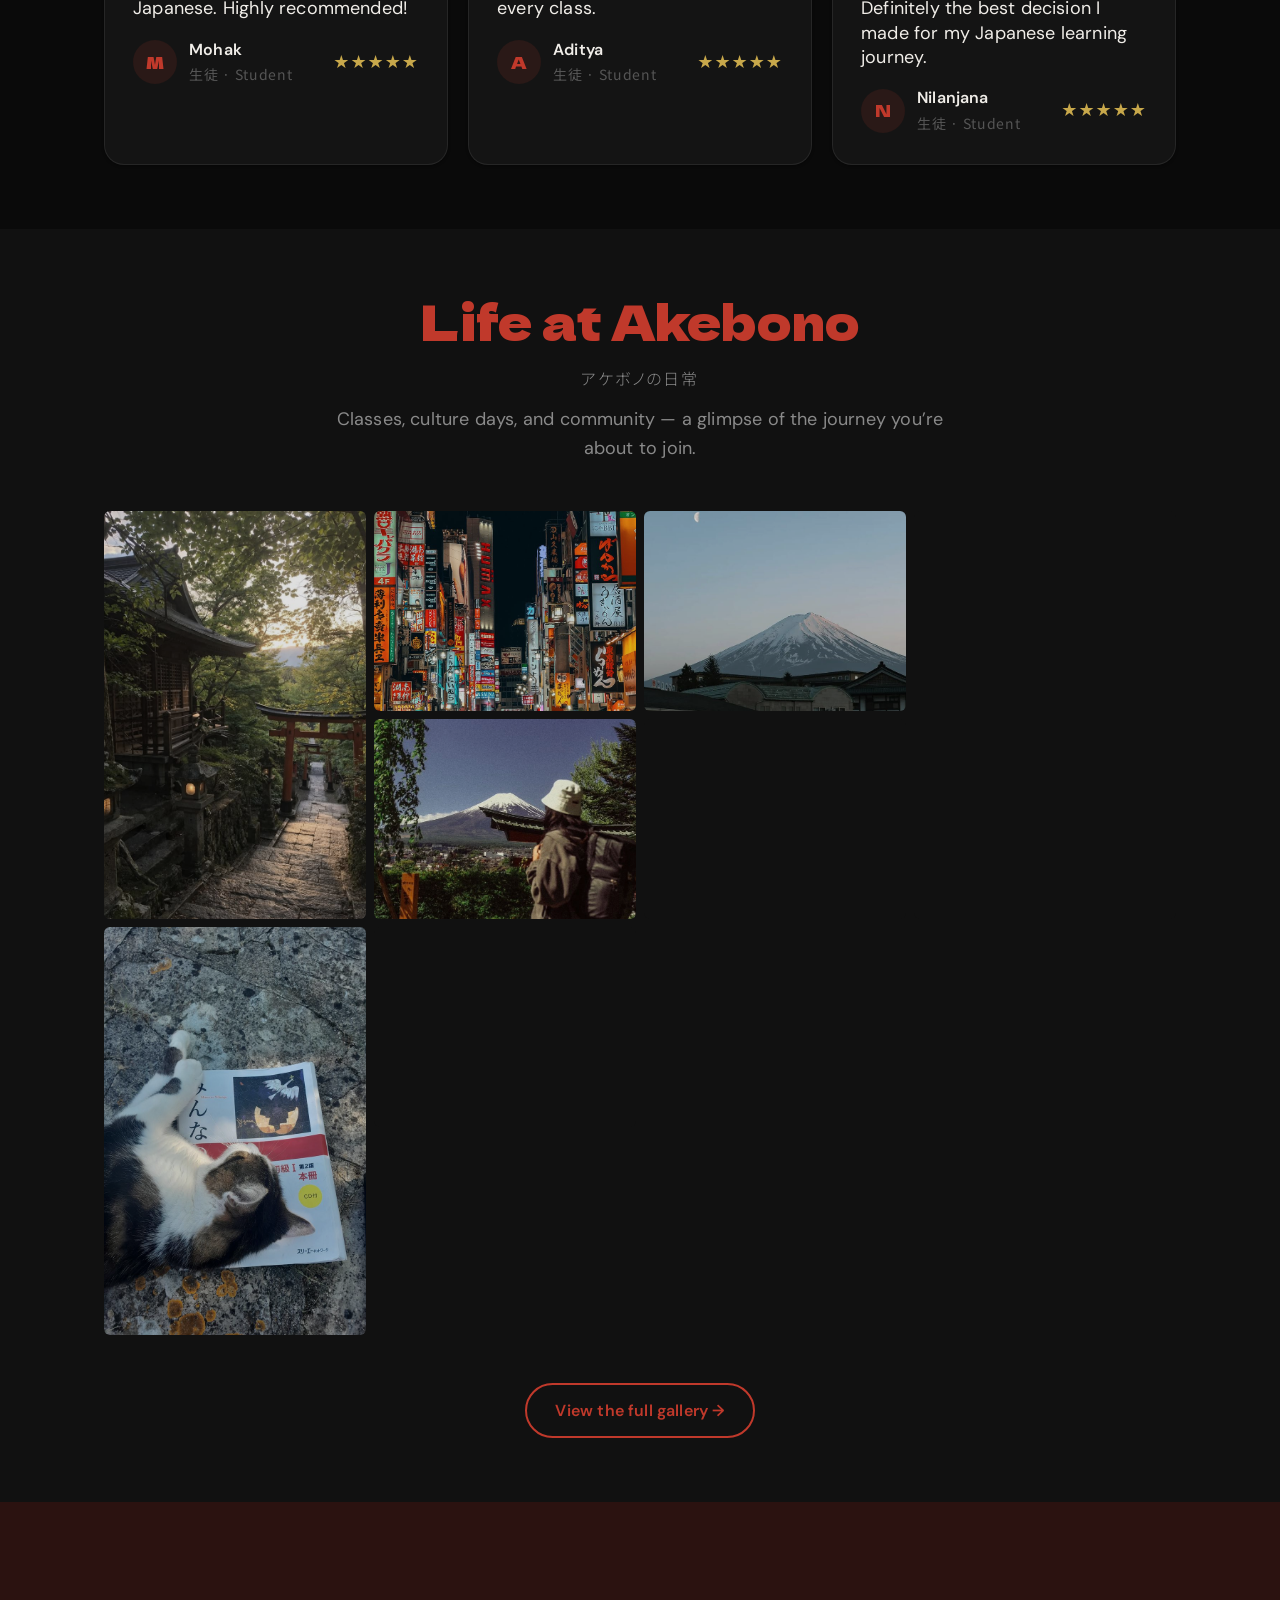
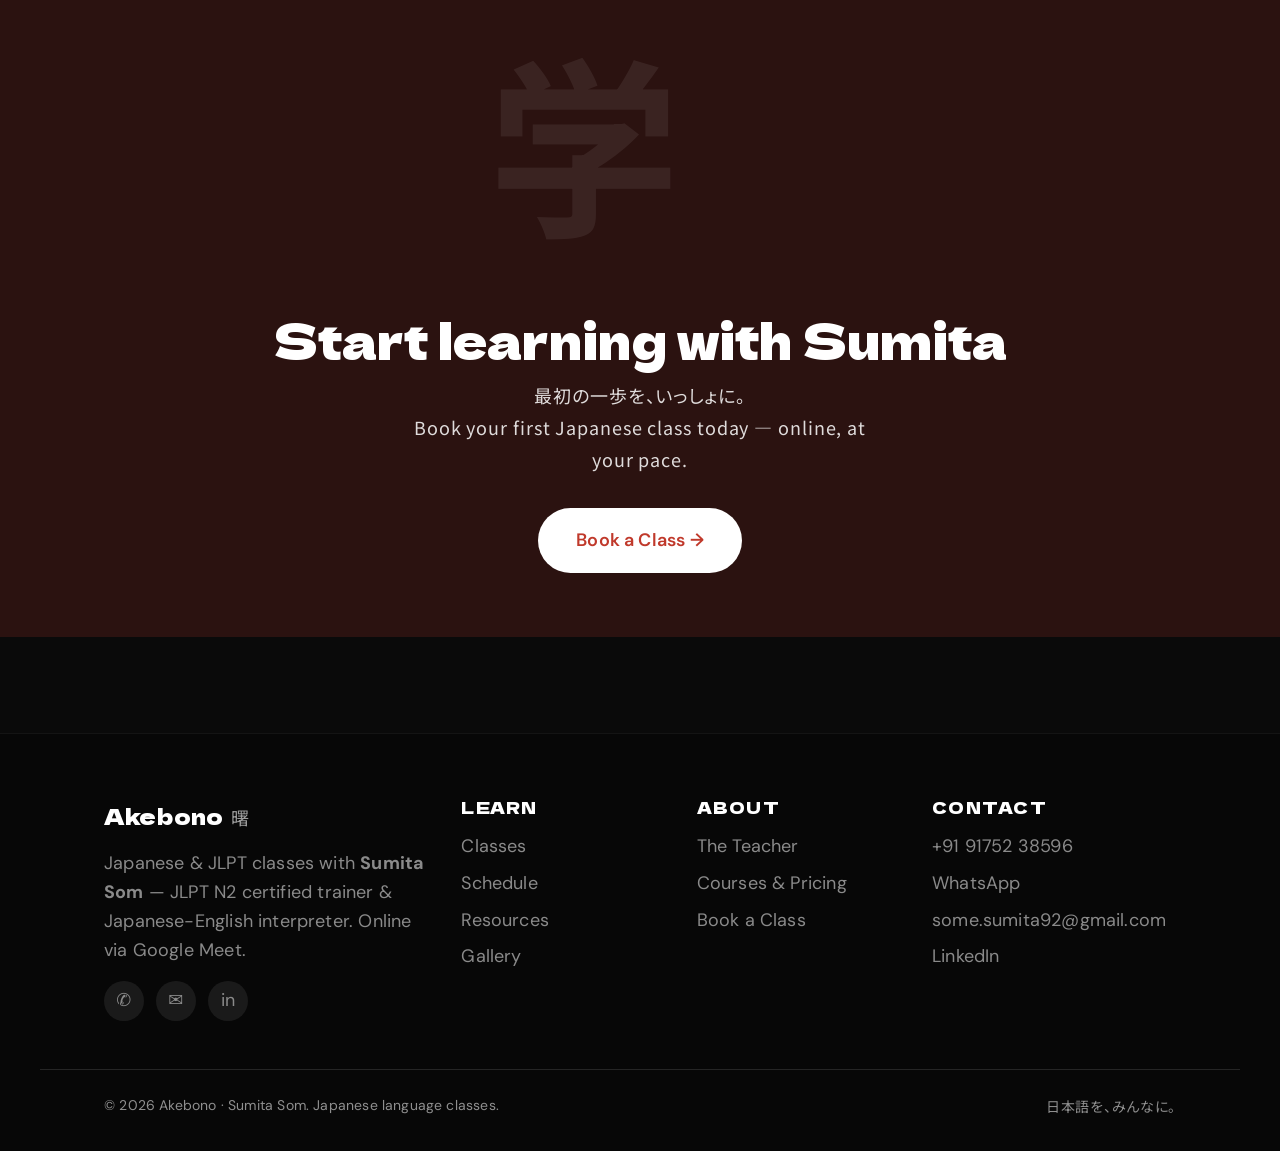
==== commit 8db508de: "added one more pic" ====
--- a/index.html
+++ b/index.html
@@ -83,7 +83,7 @@
       </div>
       <div class="hero__media">
         <img class="hero__image"
-             src="images/profile/sumita-som.jpeg"
+             src="images/profile/sumita-som1.jpeg"
              alt="Sumita Som — Japanese Language Teacher"
              width="800" height="1000" loading="eager" decoding="async" fetchpriority="high" />
         <span class="hero__vertical-strip vertical-ja" lang="ja" aria-hidden="true">先生と学ぶ</span>
